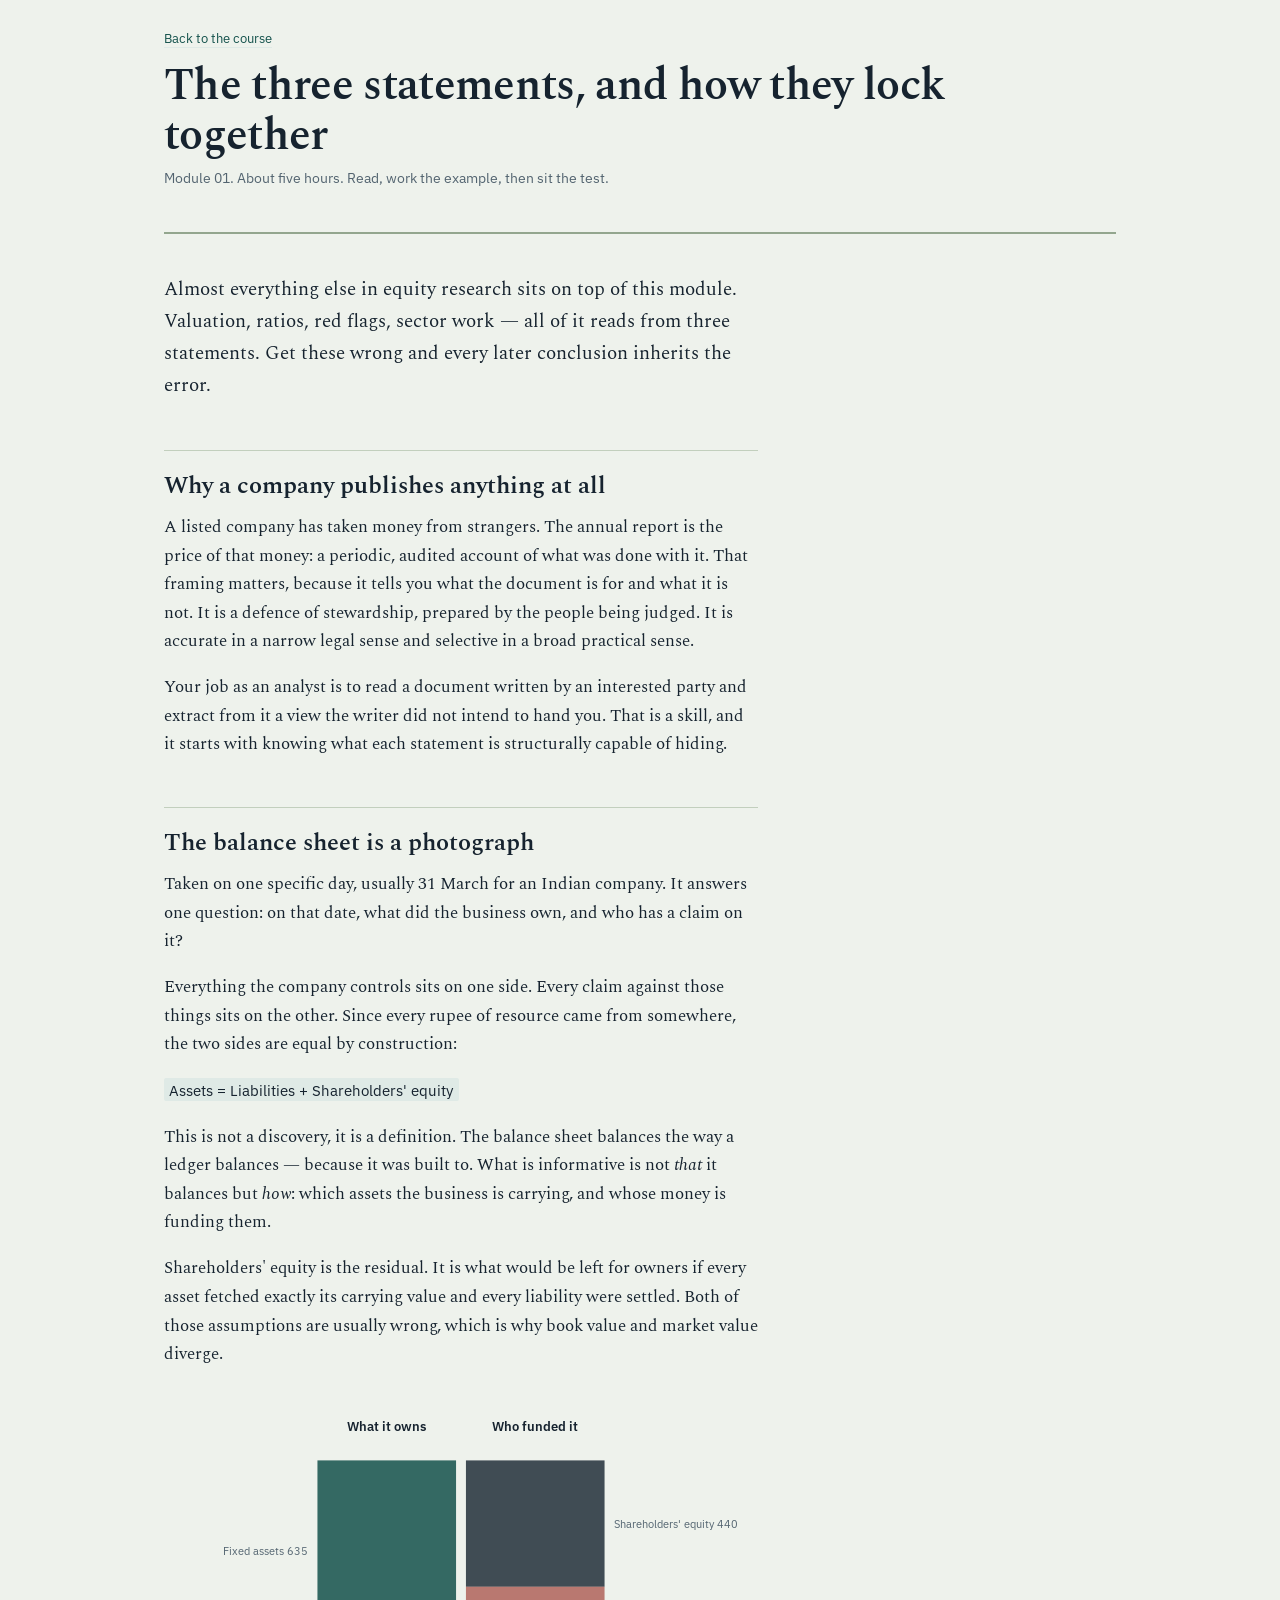
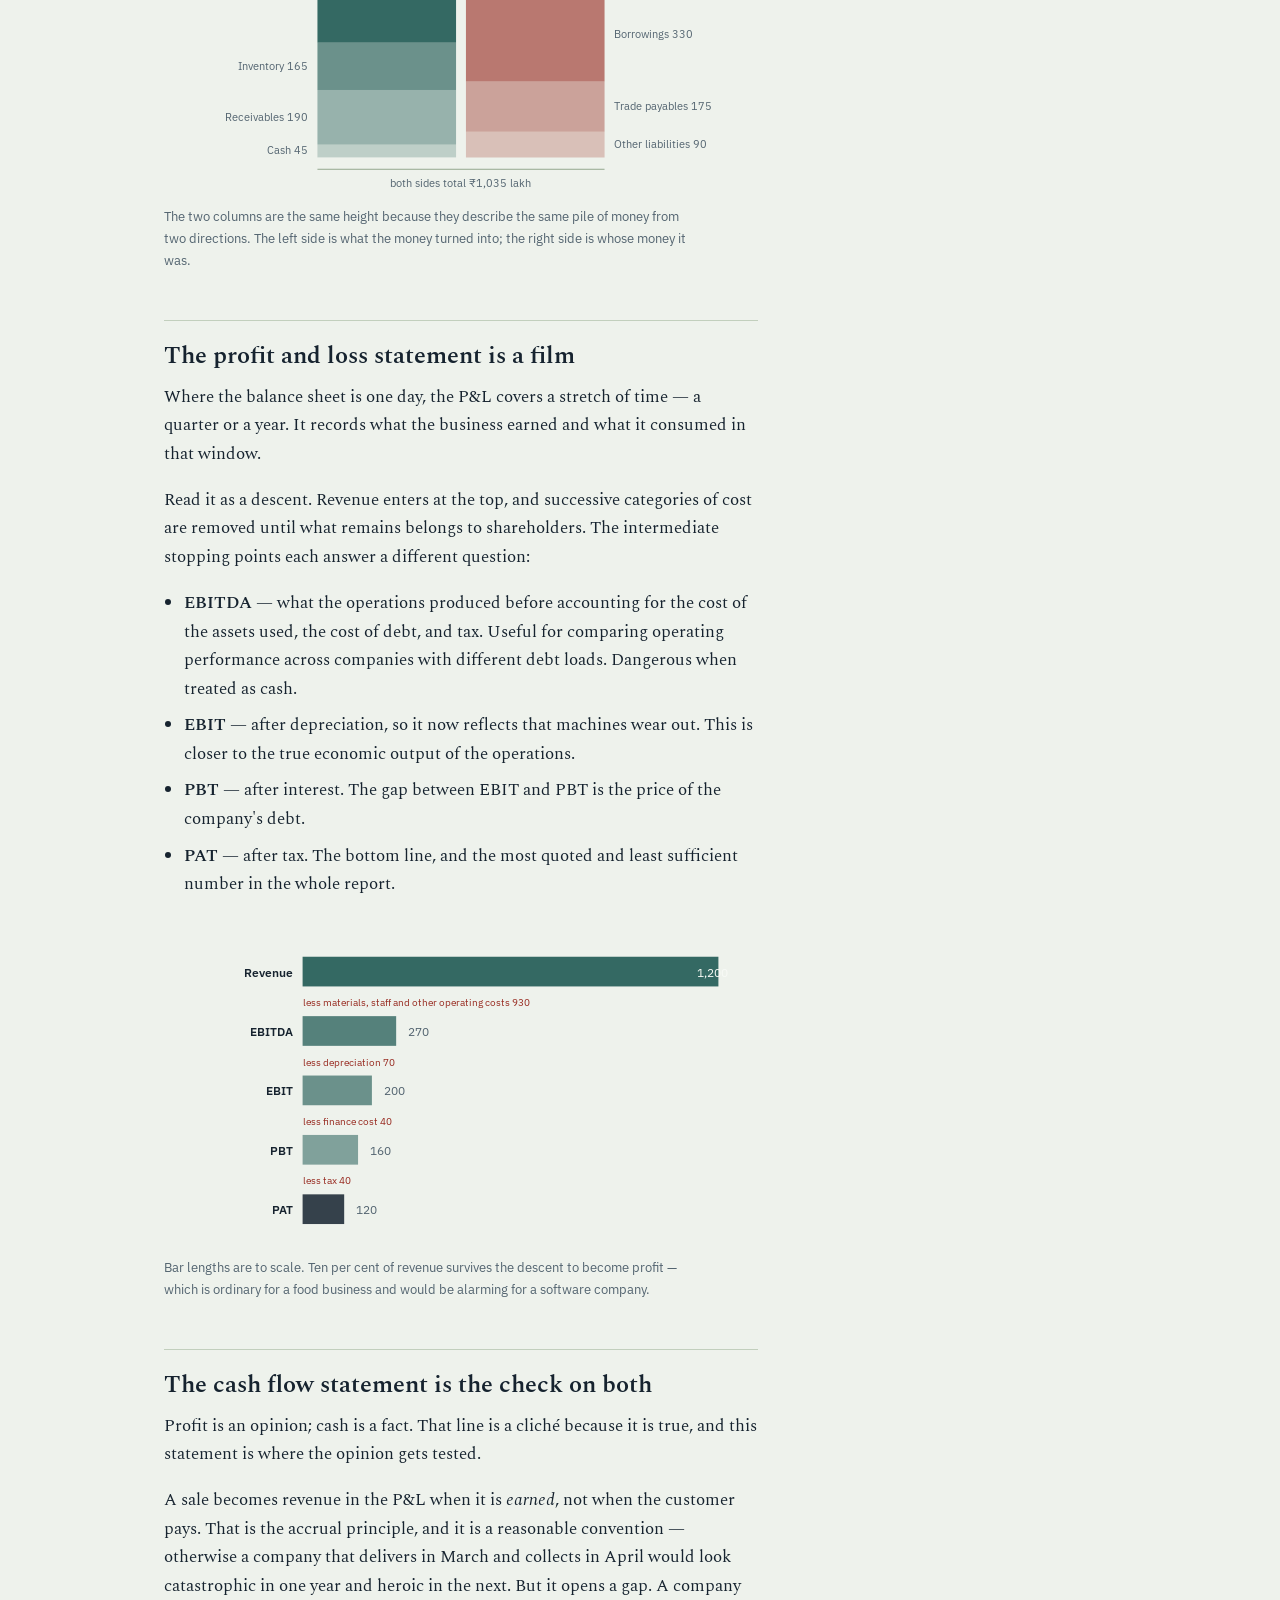
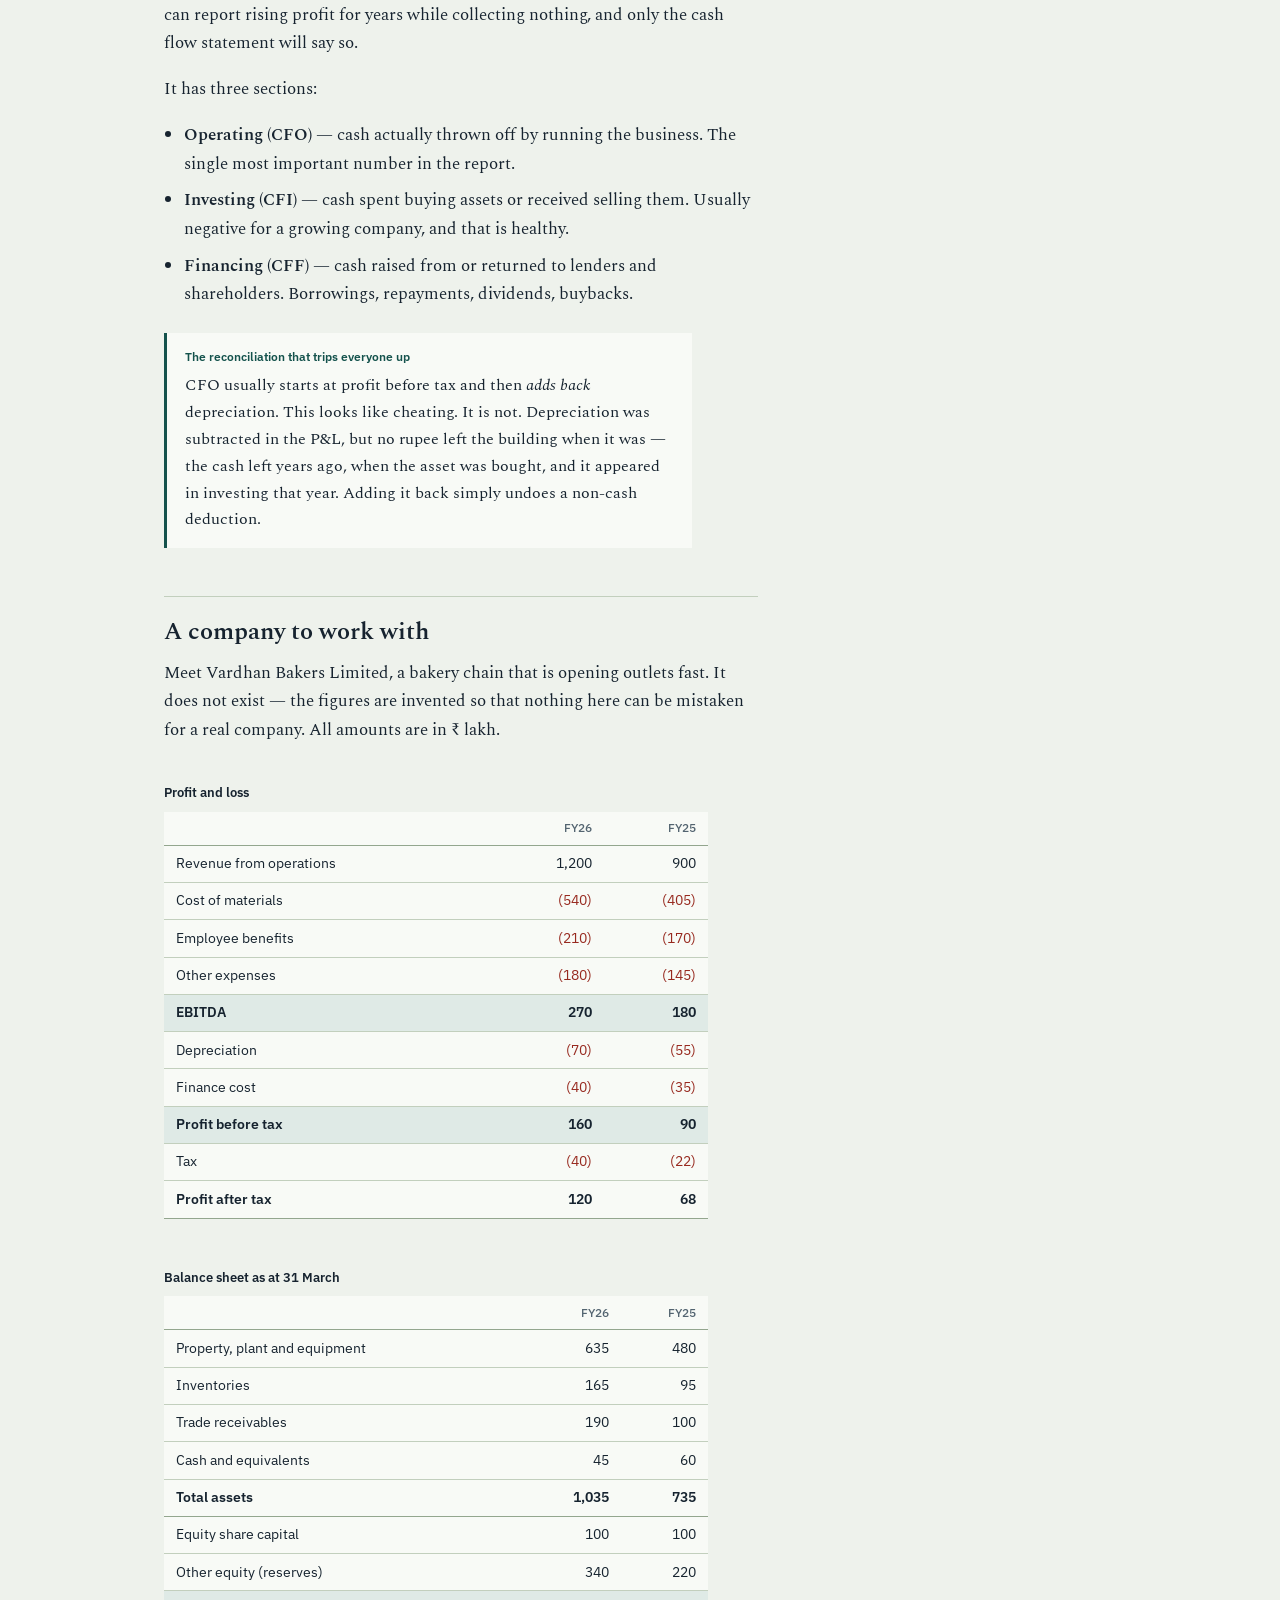
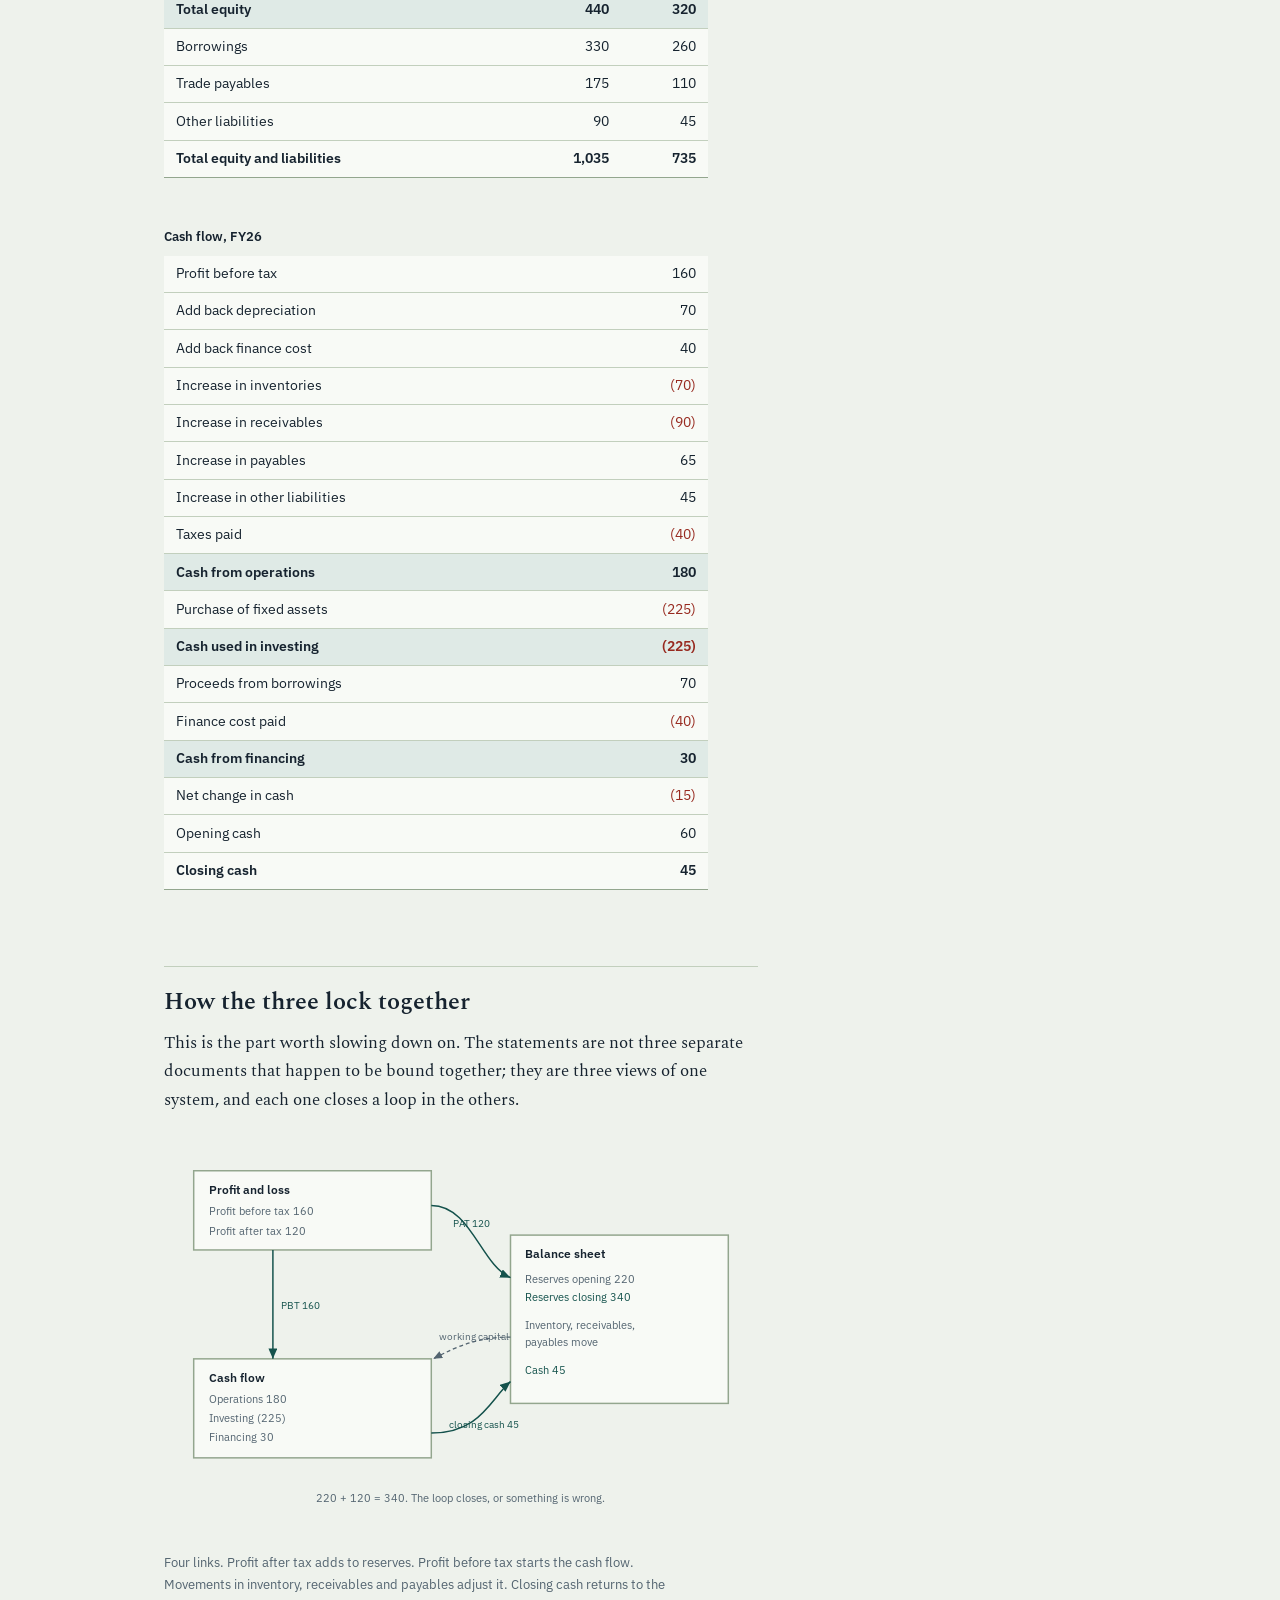
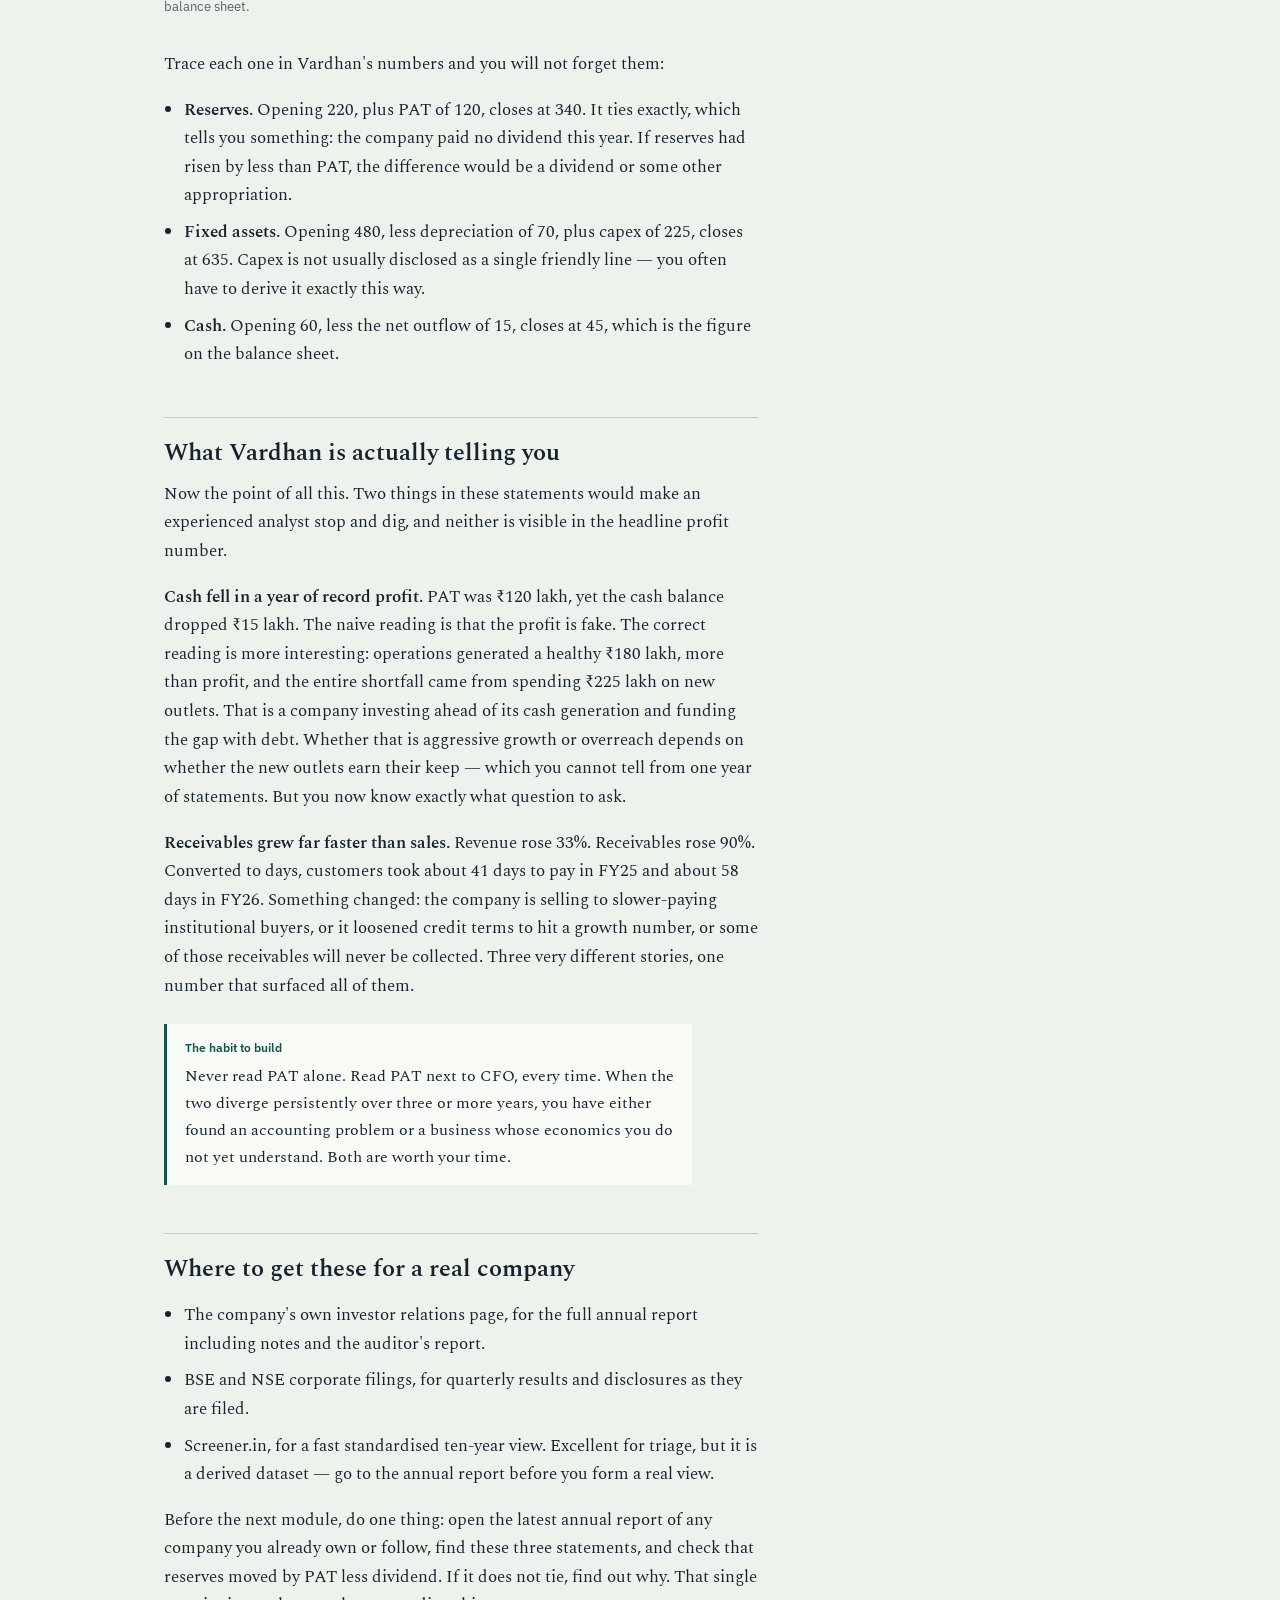
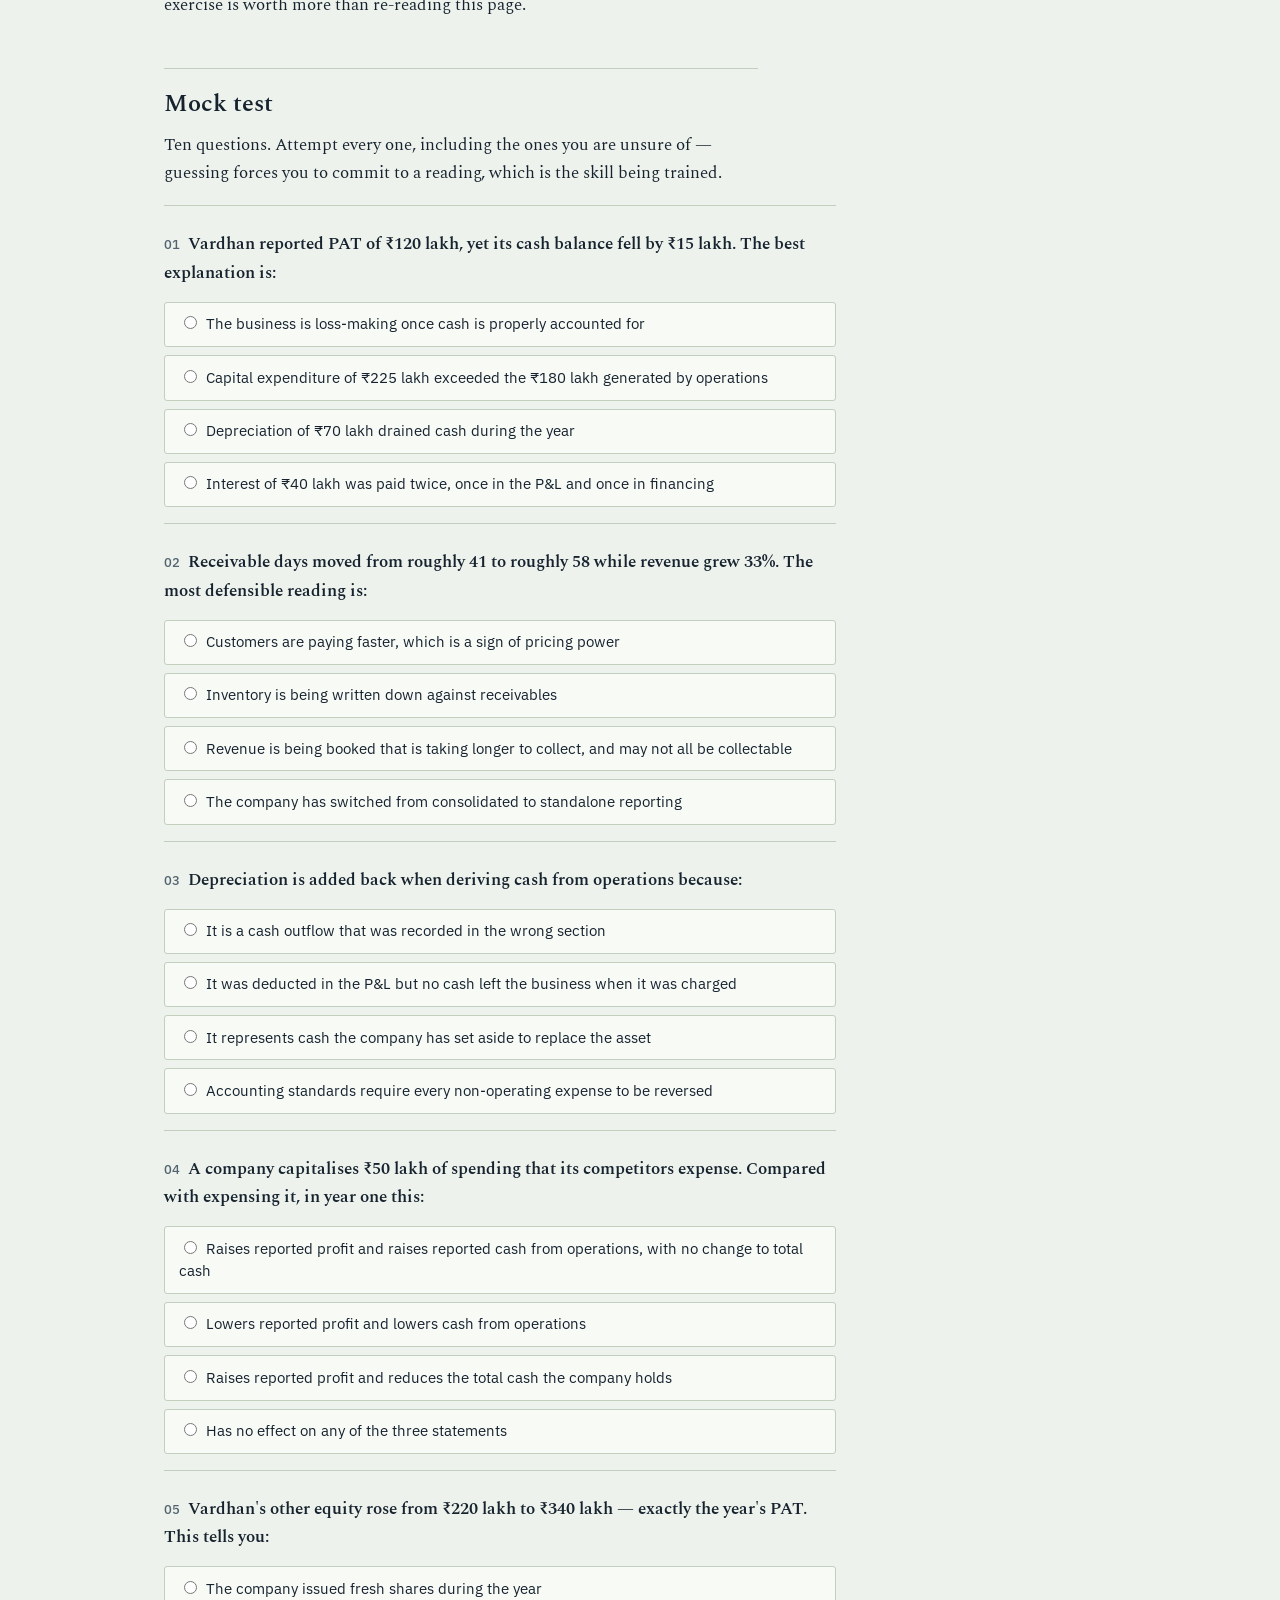
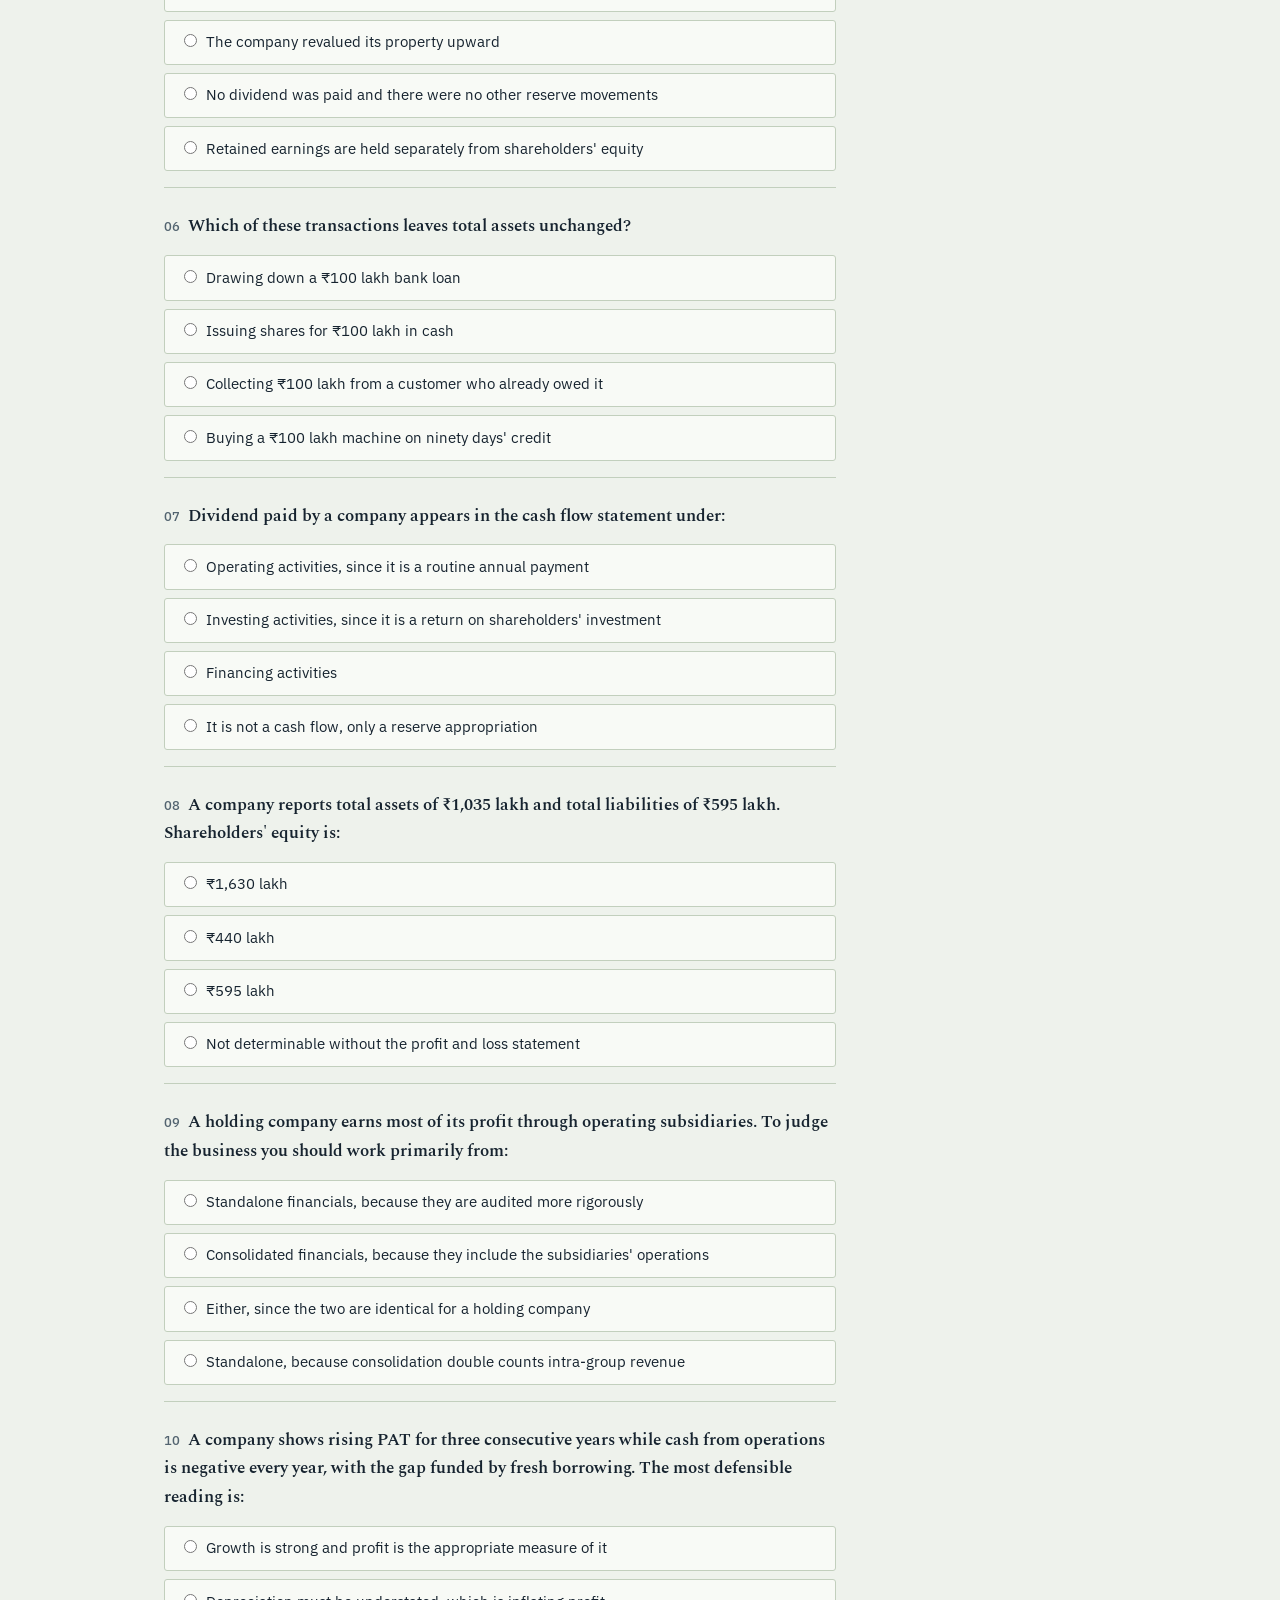
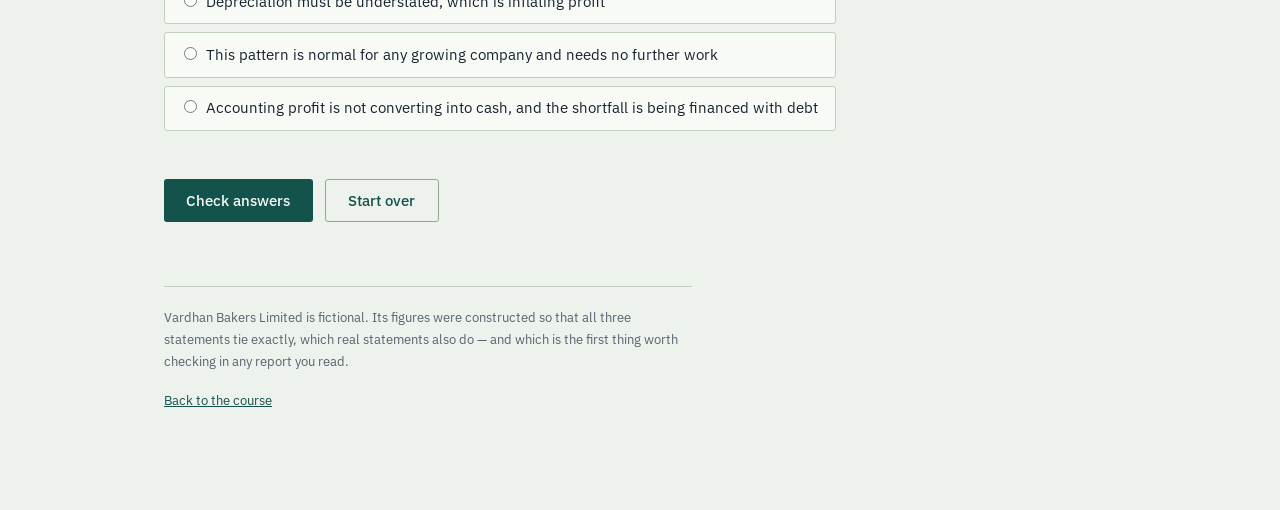
==== modules/m01-three-statements.html @ 20a6cff0 "Course scaffold and Module 01" ====
<!DOCTYPE html>
<html lang="en">
<head>
<meta charset="utf-8">
<meta name="viewport" content="width=device-width, initial-scale=1">
<title>Module 01 — The three statements</title>
<link rel="stylesheet" href="../assets/style.css">
<link rel="manifest" href="../manifest.webmanifest">
<meta name="theme-color" content="#14524c">
<meta name="apple-mobile-web-app-capable" content="yes">
<meta name="apple-mobile-web-app-status-bar-style" content="default">
<link rel="apple-touch-icon" href="../assets/icon-192.png">
<link rel="icon" href="../assets/icon-192.png">
</head>
<body>
<div class="wrap">

  <header class="masthead">
    <a class="back" href="../index.html">Back to the course</a>
    <h1>The three statements, and how they lock together</h1>
    <p class="standfirst">Module 01. About five hours. Read, work the example, then sit the test.</p>
    <p class="netstate" data-net></p>
  </header>

  <div class="prose">

    <p class="lead">Almost everything else in equity research sits on top of this module. Valuation, ratios, red flags, sector work — all of it reads from three statements. Get these wrong and every later conclusion inherits the error.</p>

    <h2>Why a company publishes anything at all</h2>

    <p>A listed company has taken money from strangers. The annual report is the price of that money: a periodic, audited account of what was done with it. That framing matters, because it tells you what the document is for and what it is not. It is a defence of stewardship, prepared by the people being judged. It is accurate in a narrow legal sense and selective in a broad practical sense.</p>

    <p>Your job as an analyst is to read a document written by an interested party and extract from it a view the writer did not intend to hand you. That is a skill, and it starts with knowing what each statement is structurally capable of hiding.</p>

    <h2>The balance sheet is a photograph</h2>

    <p>Taken on one specific day, usually 31 March for an Indian company. It answers one question: on that date, what did the business own, and who has a claim on it?</p>

    <p>Everything the company controls sits on one side. Every claim against those things sits on the other. Since every rupee of resource came from somewhere, the two sides are equal by construction:</p>

    <p><code>Assets = Liabilities + Shareholders' equity</code></p>

    <p>This is not a discovery, it is a definition. The balance sheet balances the way a ledger balances — because it was built to. What is informative is not <em>that</em> it balances but <em>how</em>: which assets the business is carrying, and whose money is funding them.</p>

    <p>Shareholders' equity is the residual. It is what would be left for owners if every asset fetched exactly its carrying value and every liability were settled. Both of those assumptions are usually wrong, which is why book value and market value diverge.</p>

    <figure>
      <svg viewBox="0 0 600 400" xmlns="http://www.w3.org/2000/svg" role="img" aria-label="Two columns of equal height. The left column shows assets: fixed assets 635, inventory 165, receivables 190, cash 45. The right column shows funding: shareholders equity 440, borrowings 330, trade payables 175, other liabilities 90. Both total 1,035.">
        <text x="225" y="30" text-anchor="middle" font-family="IBM Plex Sans, sans-serif" font-size="13" font-weight="600" fill="var(--ink)">What it owns</text>
        <text x="375" y="30" text-anchor="middle" font-family="IBM Plex Sans, sans-serif" font-size="13" font-weight="600" fill="var(--ink)">Who funded it</text>

        <!-- assets column -->
        <rect x="155" y="60"    width="140" height="184.1" fill="var(--accent)" fill-opacity="0.85"/>
        <rect x="155" y="244.1" width="140" height="47.8"  fill="var(--accent)" fill-opacity="0.6"/>
        <rect x="155" y="291.9" width="140" height="55.1"  fill="var(--accent)" fill-opacity="0.4"/>
        <rect x="155" y="347.0" width="140" height="13.0"  fill="var(--accent)" fill-opacity="0.22"/>

        <!-- funding column -->
        <rect x="305" y="60"    width="140" height="127.6" fill="var(--ink)" fill-opacity="0.8"/>
        <rect x="305" y="187.6" width="140" height="95.7"  fill="var(--flag)" fill-opacity="0.6"/>
        <rect x="305" y="283.3" width="140" height="50.7"  fill="var(--flag)" fill-opacity="0.4"/>
        <rect x="305" y="334.0" width="140" height="26.1"  fill="var(--flag)" fill-opacity="0.25"/>

        <g font-family="IBM Plex Sans, sans-serif" font-size="11" fill="var(--ink-soft)">
          <text x="145" y="156" text-anchor="end">Fixed assets 635</text>
          <text x="145" y="272" text-anchor="end">Inventory 165</text>
          <text x="145" y="323" text-anchor="end">Receivables 190</text>
          <text x="145" y="357" text-anchor="end">Cash 45</text>

          <text x="455" y="128">Shareholders' equity 440</text>
          <text x="455" y="239">Borrowings 330</text>
          <text x="455" y="312">Trade payables 175</text>
          <text x="455" y="351">Other liabilities 90</text>
        </g>

        <line x1="155" y1="372" x2="445" y2="372" stroke="var(--rule-strong)" stroke-width="1"/>
        <text x="300" y="390" text-anchor="middle" font-family="IBM Plex Sans, sans-serif" font-size="11" fill="var(--ink-soft)">both sides total ₹1,035 lakh</text>
      </svg>
      <figcaption>The two columns are the same height because they describe the same pile of money from two directions. The left side is what the money turned into; the right side is whose money it was.</figcaption>
    </figure>

    <h2>The profit and loss statement is a film</h2>

    <p>Where the balance sheet is one day, the P&amp;L covers a stretch of time — a quarter or a year. It records what the business earned and what it consumed in that window.</p>

    <p>Read it as a descent. Revenue enters at the top, and successive categories of cost are removed until what remains belongs to shareholders. The intermediate stopping points each answer a different question:</p>

    <ul>
      <li><strong>EBITDA</strong> — what the operations produced before accounting for the cost of the assets used, the cost of debt, and tax. Useful for comparing operating performance across companies with different debt loads. Dangerous when treated as cash.</li>
      <li><strong>EBIT</strong> — after depreciation, so it now reflects that machines wear out. This is closer to the true economic output of the operations.</li>
      <li><strong>PBT</strong> — after interest. The gap between EBIT and PBT is the price of the company's debt.</li>
      <li><strong>PAT</strong> — after tax. The bottom line, and the most quoted and least sufficient number in the whole report.</li>
    </ul>

    <figure>
      <svg viewBox="0 0 600 320" xmlns="http://www.w3.org/2000/svg" role="img" aria-label="Descending bars. Revenue 1200, less operating costs 930 leaves EBITDA 270, less depreciation 70 leaves EBIT 200, less finance cost 40 leaves PBT 160, less tax 40 leaves PAT 120.">
        <g font-family="IBM Plex Sans, sans-serif">
          <rect x="140" y="26" width="420" height="30" fill="var(--accent)" fill-opacity="0.85"/>
          <text x="130" y="46" text-anchor="end" font-size="12" font-weight="600" fill="var(--ink)">Revenue</text>
          <text x="570" y="46" text-anchor="end" font-size="12" fill="var(--paper-raised)">1,200</text>
          <text x="140" y="76" font-size="10" fill="var(--flag)">less materials, staff and other operating costs 930</text>

          <rect x="140" y="86" width="94.5" height="30" fill="var(--accent)" fill-opacity="0.7"/>
          <text x="130" y="106" text-anchor="end" font-size="12" font-weight="600" fill="var(--ink)">EBITDA</text>
          <text x="246" y="106" font-size="12" fill="var(--ink-soft)">270</text>
          <text x="140" y="136" font-size="10" fill="var(--flag)">less depreciation 70</text>

          <rect x="140" y="146" width="70" height="30" fill="var(--accent)" fill-opacity="0.6"/>
          <text x="130" y="166" text-anchor="end" font-size="12" font-weight="600" fill="var(--ink)">EBIT</text>
          <text x="222" y="166" font-size="12" fill="var(--ink-soft)">200</text>
          <text x="140" y="196" font-size="10" fill="var(--flag)">less finance cost 40</text>

          <rect x="140" y="206" width="56" height="30" fill="var(--accent)" fill-opacity="0.5"/>
          <text x="130" y="226" text-anchor="end" font-size="12" font-weight="600" fill="var(--ink)">PBT</text>
          <text x="208" y="226" font-size="12" fill="var(--ink-soft)">160</text>
          <text x="140" y="256" font-size="10" fill="var(--flag)">less tax 40</text>

          <rect x="140" y="266" width="42" height="30" fill="var(--ink)" fill-opacity="0.85"/>
          <text x="130" y="286" text-anchor="end" font-size="12" font-weight="600" fill="var(--ink)">PAT</text>
          <text x="194" y="286" font-size="12" fill="var(--ink-soft)">120</text>
        </g>
      </svg>
      <figcaption>Bar lengths are to scale. Ten per cent of revenue survives the descent to become profit — which is ordinary for a food business and would be alarming for a software company.</figcaption>
    </figure>

    <h2>The cash flow statement is the check on both</h2>

    <p>Profit is an opinion; cash is a fact. That line is a cliché because it is true, and this statement is where the opinion gets tested.</p>

    <p>A sale becomes revenue in the P&amp;L when it is <em>earned</em>, not when the customer pays. That is the accrual principle, and it is a reasonable convention — otherwise a company that delivers in March and collects in April would look catastrophic in one year and heroic in the next. But it opens a gap. A company can report rising profit for years while collecting nothing, and only the cash flow statement will say so.</p>

    <p>It has three sections:</p>

    <ul>
      <li><strong>Operating (CFO)</strong> — cash actually thrown off by running the business. The single most important number in the report.</li>
      <li><strong>Investing (CFI)</strong> — cash spent buying assets or received selling them. Usually negative for a growing company, and that is healthy.</li>
      <li><strong>Financing (CFF)</strong> — cash raised from or returned to lenders and shareholders. Borrowings, repayments, dividends, buybacks.</li>
    </ul>

    <div class="note">
      <span class="label">The reconciliation that trips everyone up</span>
      <p>CFO usually starts at profit before tax and then <em>adds back</em> depreciation. This looks like cheating. It is not. Depreciation was subtracted in the P&amp;L, but no rupee left the building when it was — the cash left years ago, when the asset was bought, and it appeared in investing that year. Adding it back simply undoes a non-cash deduction.</p>
    </div>

    <h2>A company to work with</h2>

    <p>Meet Vardhan Bakers Limited, a bakery chain that is opening outlets fast. It does not exist — the figures are invented so that nothing here can be mistaken for a real company. All amounts are in ₹ lakh.</p>

    <div class="scroll-x">
    <table class="fin">
      <caption>Profit and loss</caption>
      <thead><tr><th>&nbsp;</th><th>FY26</th><th>FY25</th></tr></thead>
      <tbody>
        <tr><td>Revenue from operations</td><td>1,200</td><td>900</td></tr>
        <tr><td>Cost of materials</td><td class="neg">(540)</td><td class="neg">(405)</td></tr>
        <tr><td>Employee benefits</td><td class="neg">(210)</td><td class="neg">(170)</td></tr>
        <tr><td>Other expenses</td><td class="neg">(180)</td><td class="neg">(145)</td></tr>
        <tr class="sub"><td>EBITDA</td><td>270</td><td>180</td></tr>
        <tr><td>Depreciation</td><td class="neg">(70)</td><td class="neg">(55)</td></tr>
        <tr><td>Finance cost</td><td class="neg">(40)</td><td class="neg">(35)</td></tr>
        <tr class="sub"><td>Profit before tax</td><td>160</td><td>90</td></tr>
        <tr><td>Tax</td><td class="neg">(40)</td><td class="neg">(22)</td></tr>
        <tr class="total"><td>Profit after tax</td><td>120</td><td>68</td></tr>
      </tbody>
    </table>
    </div>

    <div class="scroll-x">
    <table class="fin">
      <caption>Balance sheet as at 31 March</caption>
      <thead><tr><th>&nbsp;</th><th>FY26</th><th>FY25</th></tr></thead>
      <tbody>
        <tr><td>Property, plant and equipment</td><td>635</td><td>480</td></tr>
        <tr><td>Inventories</td><td>165</td><td>95</td></tr>
        <tr><td>Trade receivables</td><td>190</td><td>100</td></tr>
        <tr><td>Cash and equivalents</td><td>45</td><td>60</td></tr>
        <tr class="total"><td>Total assets</td><td>1,035</td><td>735</td></tr>
        <tr><td>Equity share capital</td><td>100</td><td>100</td></tr>
        <tr><td>Other equity (reserves)</td><td>340</td><td>220</td></tr>
        <tr class="sub"><td>Total equity</td><td>440</td><td>320</td></tr>
        <tr><td>Borrowings</td><td>330</td><td>260</td></tr>
        <tr><td>Trade payables</td><td>175</td><td>110</td></tr>
        <tr><td>Other liabilities</td><td>90</td><td>45</td></tr>
        <tr class="total"><td>Total equity and liabilities</td><td>1,035</td><td>735</td></tr>
      </tbody>
    </table>
    </div>

    <div class="scroll-x">
    <table class="fin">
      <caption>Cash flow, FY26</caption>
      <tbody>
        <tr><td>Profit before tax</td><td>160</td></tr>
        <tr><td>Add back depreciation</td><td>70</td></tr>
        <tr><td>Add back finance cost</td><td>40</td></tr>
        <tr><td>Increase in inventories</td><td class="neg">(70)</td></tr>
        <tr><td>Increase in receivables</td><td class="neg">(90)</td></tr>
        <tr><td>Increase in payables</td><td>65</td></tr>
        <tr><td>Increase in other liabilities</td><td>45</td></tr>
        <tr><td>Taxes paid</td><td class="neg">(40)</td></tr>
        <tr class="sub"><td>Cash from operations</td><td>180</td></tr>
        <tr><td>Purchase of fixed assets</td><td class="neg">(225)</td></tr>
        <tr class="sub"><td>Cash used in investing</td><td class="neg">(225)</td></tr>
        <tr><td>Proceeds from borrowings</td><td>70</td></tr>
        <tr><td>Finance cost paid</td><td class="neg">(40)</td></tr>
        <tr class="sub"><td>Cash from financing</td><td>30</td></tr>
        <tr><td>Net change in cash</td><td class="neg">(15)</td></tr>
        <tr><td>Opening cash</td><td>60</td></tr>
        <tr class="total"><td>Closing cash</td><td>45</td></tr>
      </tbody>
    </table>
    </div>

    <h2>How the three lock together</h2>

    <p>This is the part worth slowing down on. The statements are not three separate documents that happen to be bound together; they are three views of one system, and each one closes a loop in the others.</p>

    <figure>
      <svg viewBox="0 0 600 400" xmlns="http://www.w3.org/2000/svg" role="img" aria-label="Diagram showing profit after tax of 120 flowing from the profit and loss statement into reserves on the balance sheet, profit before tax of 160 flowing down into the cash flow statement, working capital changes flowing from the balance sheet into the cash flow, and closing cash of 45 flowing from the cash flow statement back into the balance sheet.">
        <defs>
          <marker id="ah" markerWidth="8" markerHeight="8" refX="7" refY="3" orient="auto">
            <path d="M0,0 L7,3 L0,6 Z" fill="var(--accent)"/>
          </marker>
          <marker id="ahd" markerWidth="8" markerHeight="8" refX="7" refY="3" orient="auto">
            <path d="M0,0 L7,3 L0,6 Z" fill="var(--ink-soft)"/>
          </marker>
        </defs>

        <g font-family="IBM Plex Sans, sans-serif">
          <rect x="30" y="25" width="240" height="80" fill="var(--paper-raised)" stroke="var(--rule-strong)" stroke-width="1.5"/>
          <text x="45" y="48" font-size="12" font-weight="600" fill="var(--ink)">Profit and loss</text>
          <text x="45" y="70" font-size="11" fill="var(--ink-soft)">Profit before tax 160</text>
          <text x="45" y="90" font-size="11" fill="var(--ink-soft)">Profit after tax 120</text>

          <rect x="30" y="215" width="240" height="100" fill="var(--paper-raised)" stroke="var(--rule-strong)" stroke-width="1.5"/>
          <text x="45" y="238" font-size="12" font-weight="600" fill="var(--ink)">Cash flow</text>
          <text x="45" y="260" font-size="11" fill="var(--ink-soft)">Operations 180</text>
          <text x="45" y="279" font-size="11" fill="var(--ink-soft)">Investing (225)</text>
          <text x="45" y="298" font-size="11" fill="var(--ink-soft)">Financing 30</text>

          <rect x="350" y="90" width="220" height="170" fill="var(--paper-raised)" stroke="var(--rule-strong)" stroke-width="1.5"/>
          <text x="365" y="113" font-size="12" font-weight="600" fill="var(--ink)">Balance sheet</text>
          <text x="365" y="138" font-size="11" fill="var(--ink-soft)">Reserves opening 220</text>
          <text x="365" y="157" font-size="11" fill="var(--accent)">Reserves closing 340</text>
          <text x="365" y="185" font-size="11" fill="var(--ink-soft)">Inventory, receivables,</text>
          <text x="365" y="202" font-size="11" fill="var(--ink-soft)">payables move</text>
          <text x="365" y="230" font-size="11" fill="var(--accent)">Cash 45</text>

          <path d="M270,60 C310,60 320,120 350,133" fill="none" stroke="var(--accent)" stroke-width="1.5" marker-end="url(#ah)"/>
          <text x="292" y="82" font-size="10" fill="var(--accent)">PAT 120</text>

          <path d="M110,105 L110,215" fill="none" stroke="var(--accent)" stroke-width="1.5" marker-end="url(#ah)"/>
          <text x="118" y="165" font-size="10" fill="var(--accent)">PBT 160</text>

          <path d="M350,193 C320,193 300,200 272,215" fill="none" stroke="var(--ink-soft)" stroke-width="1.3" stroke-dasharray="4 3" marker-end="url(#ahd)"/>
          <text x="278" y="196" font-size="10" fill="var(--ink-soft)">working capital</text>

          <path d="M270,290 C320,290 330,255 350,238" fill="none" stroke="var(--accent)" stroke-width="1.5" marker-end="url(#ah)"/>
          <text x="288" y="285" font-size="10" fill="var(--accent)">closing cash 45</text>

          <text x="300" y="360" text-anchor="middle" font-size="11" fill="var(--ink-soft)">220 + 120 = 340. The loop closes, or something is wrong.</text>
        </g>
      </svg>
      <figcaption>Four links. Profit after tax adds to reserves. Profit before tax starts the cash flow. Movements in inventory, receivables and payables adjust it. Closing cash returns to the balance sheet.</figcaption>
    </figure>

    <p>Trace each one in Vardhan's numbers and you will not forget them:</p>

    <ul>
      <li><strong>Reserves.</strong> Opening 220, plus PAT of 120, closes at 340. It ties exactly, which tells you something: the company paid no dividend this year. If reserves had risen by less than PAT, the difference would be a dividend or some other appropriation.</li>
      <li><strong>Fixed assets.</strong> Opening 480, less depreciation of 70, plus capex of 225, closes at 635. Capex is not usually disclosed as a single friendly line — you often have to derive it exactly this way.</li>
      <li><strong>Cash.</strong> Opening 60, less the net outflow of 15, closes at 45, which is the figure on the balance sheet.</li>
    </ul>

    <h2>What Vardhan is actually telling you</h2>

    <p>Now the point of all this. Two things in these statements would make an experienced analyst stop and dig, and neither is visible in the headline profit number.</p>

    <p><strong>Cash fell in a year of record profit.</strong> PAT was ₹120 lakh, yet the cash balance dropped ₹15 lakh. The naive reading is that the profit is fake. The correct reading is more interesting: operations generated a healthy ₹180 lakh, more than profit, and the entire shortfall came from spending ₹225 lakh on new outlets. That is a company investing ahead of its cash generation and funding the gap with debt. Whether that is aggressive growth or overreach depends on whether the new outlets earn their keep — which you cannot tell from one year of statements. But you now know exactly what question to ask.</p>

    <p><strong>Receivables grew far faster than sales.</strong> Revenue rose 33%. Receivables rose 90%. Converted to days, customers took about 41 days to pay in FY25 and about 58 days in FY26. Something changed: the company is selling to slower-paying institutional buyers, or it loosened credit terms to hit a growth number, or some of those receivables will never be collected. Three very different stories, one number that surfaced all of them.</p>

    <div class="note">
      <span class="label">The habit to build</span>
      <p>Never read PAT alone. Read PAT next to CFO, every time. When the two diverge persistently over three or more years, you have either found an accounting problem or a business whose economics you do not yet understand. Both are worth your time.</p>
    </div>

    <h2>Where to get these for a real company</h2>

    <ul>
      <li>The company's own investor relations page, for the full annual report including notes and the auditor's report.</li>
      <li>BSE and NSE corporate filings, for quarterly results and disclosures as they are filed.</li>
      <li>Screener.in, for a fast standardised ten-year view. Excellent for triage, but it is a derived dataset — go to the annual report before you form a real view.</li>
    </ul>

    <p>Before the next module, do one thing: open the latest annual report of any company you already own or follow, find these three statements, and check that reserves moved by PAT less dividend. If it does not tie, find out why. That single exercise is worth more than re-reading this page.</p>

    <h2>Mock test</h2>

    <p>Ten questions. Attempt every one, including the ones you are unsure of — guessing forces you to commit to a reading, which is the skill being trained.</p>

  </div>

  <form class="test" data-test onsubmit="return false;">

    <div class="q" data-answer="b">
      <p class="stem"><span class="n">01</span>Vardhan reported PAT of ₹120 lakh, yet its cash balance fell by ₹15 lakh. The best explanation is:</p>
      <label class="opt"><input type="radio" name="q1" value="a">The business is loss-making once cash is properly accounted for</label>
      <label class="opt"><input type="radio" name="q1" value="b">Capital expenditure of ₹225 lakh exceeded the ₹180 lakh generated by operations</label>
      <label class="opt"><input type="radio" name="q1" value="c">Depreciation of ₹70 lakh drained cash during the year</label>
      <label class="opt"><input type="radio" name="q1" value="d">Interest of ₹40 lakh was paid twice, once in the P&amp;L and once in financing</label>
      <div class="why"><b>b.</b> Operations were strongly cash-positive at ₹180 lakh, more than PAT. The drain was investing. Depreciation is non-cash and cannot drain anything, and the finance cost added back in operations is the same one paid in financing — a reclassification, not a double count.</div>
    </div>

    <div class="q" data-answer="c">
      <p class="stem"><span class="n">02</span>Receivable days moved from roughly 41 to roughly 58 while revenue grew 33%. The most defensible reading is:</p>
      <label class="opt"><input type="radio" name="q2" value="a">Customers are paying faster, which is a sign of pricing power</label>
      <label class="opt"><input type="radio" name="q2" value="b">Inventory is being written down against receivables</label>
      <label class="opt"><input type="radio" name="q2" value="c">Revenue is being booked that is taking longer to collect, and may not all be collectable</label>
      <label class="opt"><input type="radio" name="q2" value="d">The company has switched from consolidated to standalone reporting</label>
      <div class="why"><b>c.</b> Rising receivable days means money is being recognised as revenue further ahead of actual collection. It is not proof of wrongdoing — a shift toward institutional customers does this legitimately — but it is exactly the kind of divergence that demands an explanation from the notes.</div>
    </div>

    <div class="q" data-answer="b">
      <p class="stem"><span class="n">03</span>Depreciation is added back when deriving cash from operations because:</p>
      <label class="opt"><input type="radio" name="q3" value="a">It is a cash outflow that was recorded in the wrong section</label>
      <label class="opt"><input type="radio" name="q3" value="b">It was deducted in the P&amp;L but no cash left the business when it was charged</label>
      <label class="opt"><input type="radio" name="q3" value="c">It represents cash the company has set aside to replace the asset</label>
      <label class="opt"><input type="radio" name="q3" value="d">Accounting standards require every non-operating expense to be reversed</label>
      <div class="why"><b>b.</b> The cash left when the asset was purchased, and appeared in investing that year. Depreciation spreads that historical cost across the P&amp;L over time. Option c is a common and expensive misconception — depreciation sets aside nothing.</div>
    </div>

    <div class="q" data-answer="a">
      <p class="stem"><span class="n">04</span>A company capitalises ₹50 lakh of spending that its competitors expense. Compared with expensing it, in year one this:</p>
      <label class="opt"><input type="radio" name="q4" value="a">Raises reported profit and raises reported cash from operations, with no change to total cash</label>
      <label class="opt"><input type="radio" name="q4" value="b">Lowers reported profit and lowers cash from operations</label>
      <label class="opt"><input type="radio" name="q4" value="c">Raises reported profit and reduces the total cash the company holds</label>
      <label class="opt"><input type="radio" name="q4" value="d">Has no effect on any of the three statements</label>
      <div class="why"><b>a.</b> The ₹50 lakh still leaves the bank either way, so the closing cash balance is identical. What changes is classification: capitalising moves the outflow from operating to investing, which flatters CFO, and parks the cost on the balance sheet so it only hits profit slowly through depreciation. This is one of the most common ways a business is made to look better than it is.</div>
    </div>

    <div class="q" data-answer="c">
      <p class="stem"><span class="n">05</span>Vardhan's other equity rose from ₹220 lakh to ₹340 lakh — exactly the year's PAT. This tells you:</p>
      <label class="opt"><input type="radio" name="q5" value="a">The company issued fresh shares during the year</label>
      <label class="opt"><input type="radio" name="q5" value="b">The company revalued its property upward</label>
      <label class="opt"><input type="radio" name="q5" value="c">No dividend was paid and there were no other reserve movements</label>
      <label class="opt"><input type="radio" name="q5" value="d">Retained earnings are held separately from shareholders' equity</label>
      <div class="why"><b>c.</b> Reserves close at opening plus profit, less dividends and any other appropriations. A perfect tie means nothing was taken out. Had shares been issued at a premium, the premium would also have landed in other equity and broken the tie.</div>
    </div>

    <div class="q" data-answer="c">
      <p class="stem"><span class="n">06</span>Which of these transactions leaves total assets unchanged?</p>
      <label class="opt"><input type="radio" name="q6" value="a">Drawing down a ₹100 lakh bank loan</label>
      <label class="opt"><input type="radio" name="q6" value="b">Issuing shares for ₹100 lakh in cash</label>
      <label class="opt"><input type="radio" name="q6" value="c">Collecting ₹100 lakh from a customer who already owed it</label>
      <label class="opt"><input type="radio" name="q6" value="d">Buying a ₹100 lakh machine on ninety days' credit</label>
      <div class="why"><b>c.</b> Collection converts a receivable into cash — value moves within the asset side and the total is unchanged. The other three all expand both sides of the balance sheet simultaneously, which is why the equation survives each one.</div>
    </div>

    <div class="q" data-answer="c">
      <p class="stem"><span class="n">07</span>Dividend paid by a company appears in the cash flow statement under:</p>
      <label class="opt"><input type="radio" name="q7" value="a">Operating activities, since it is a routine annual payment</label>
      <label class="opt"><input type="radio" name="q7" value="b">Investing activities, since it is a return on shareholders' investment</label>
      <label class="opt"><input type="radio" name="q7" value="c">Financing activities</label>
      <label class="opt"><input type="radio" name="q7" value="d">It is not a cash flow, only a reserve appropriation</label>
      <div class="why"><b>c.</b> Financing covers every movement between the company and its capital providers, in both directions — borrowings and repayments, share issues and buybacks, dividends. A dividend is capital returned to owners.</div>
    </div>

    <div class="q" data-answer="b">
      <p class="stem"><span class="n">08</span>A company reports total assets of ₹1,035 lakh and total liabilities of ₹595 lakh. Shareholders' equity is:</p>
      <label class="opt"><input type="radio" name="q8" value="a">₹1,630 lakh</label>
      <label class="opt"><input type="radio" name="q8" value="b">₹440 lakh</label>
      <label class="opt"><input type="radio" name="q8" value="c">₹595 lakh</label>
      <label class="opt"><input type="radio" name="q8" value="d">Not determinable without the profit and loss statement</label>
      <div class="why"><b>b.</b> Equity is the residual: 1,035 − 595 = 440. You never need the P&amp;L to compute it, because the balance sheet balances by construction. This is Vardhan's FY26 equity.</div>
    </div>

    <div class="q" data-answer="b">
      <p class="stem"><span class="n">09</span>A holding company earns most of its profit through operating subsidiaries. To judge the business you should work primarily from:</p>
      <label class="opt"><input type="radio" name="q9" value="a">Standalone financials, because they are audited more rigorously</label>
      <label class="opt"><input type="radio" name="q9" value="b">Consolidated financials, because they include the subsidiaries' operations</label>
      <label class="opt"><input type="radio" name="q9" value="c">Either, since the two are identical for a holding company</label>
      <label class="opt"><input type="radio" name="q9" value="d">Standalone, because consolidation double counts intra-group revenue</label>
      <div class="why"><b>b.</b> Standalone shows only the parent entity, where a holding company's operations barely appear — you would be reading an almost empty shell. Consolidation eliminates intra-group transactions rather than double counting them. Standalone still matters, but as a comparison that reveals how much value sits outside the parent.</div>
    </div>

    <div class="q" data-answer="d">
      <p class="stem"><span class="n">10</span>A company shows rising PAT for three consecutive years while cash from operations is negative every year, with the gap funded by fresh borrowing. The most defensible reading is:</p>
      <label class="opt"><input type="radio" name="q10" value="a">Growth is strong and profit is the appropriate measure of it</label>
      <label class="opt"><input type="radio" name="q10" value="b">Depreciation must be understated, which is inflating profit</label>
      <label class="opt"><input type="radio" name="q10" value="c">This pattern is normal for any growing company and needs no further work</label>
      <label class="opt"><input type="radio" name="q10" value="d">Accounting profit is not converting into cash, and the shortfall is being financed with debt</label>
      <div class="why"><b>d.</b> Note the precision of the claim. You have not established fraud, and understated depreciation would raise profit without touching CFO, so b explains nothing. What you can say is that three years of divergence between profit and operating cash, plugged with debt, is not sustainable and demands an explanation. That is the shape of a defensible research conclusion: state what the evidence supports, and no more.</div>
    </div>

    <div class="actions">
      <button type="button" data-submit>Check answers</button>
      <button type="button" class="ghost" data-reset>Start over</button>
    </div>

    <div class="score">
      <div class="big">—</div>
      <p data-verdict></p>
    </div>

  </form>

  <footer>
    <p>Vardhan Bakers Limited is fictional. Its figures were constructed so that all three statements tie exactly, which real statements also do — and which is the first thing worth checking in any report you read.</p>
    <p><a href="../index.html">Back to the course</a></p>
  </footer>

</div>
<script src="../assets/app.js"></script>
<script>initTest('m01'); initOffline('../sw.js'); initOfflineBadge();</script>
</body>
</html>
---- assets/style.css ----
/* Equity Research course — shared styles
   Visual idea: a columnar accounting pad. The ruled column structure that
   holds the site's navigation is the same structure that holds the figures
   inside the lessons. */

@import url('https://fonts.googleapis.com/css2?family=IBM+Plex+Sans:wght@400;500;600&family=Spectral:ital,wght@0,400;0,600;1,400&display=swap');

:root {
  --paper:        #eef2ec;
  --paper-raised: #f8faf6;
  --ink:          #16232f;
  --ink-soft:     #536470;
  --rule:         #c2cfbd;
  --rule-strong:  #93a68e;
  --accent:       #14524c;
  --accent-wash:  #dfeae6;
  --flag:         #97291f;
  --flag-wash:    #f4e3e0;
  --good:         #2c6640;
  --good-wash:    #e0ecdf;

  --serif: 'Spectral', Georgia, 'Times New Roman', serif;
  --sans:  'IBM Plex Sans', -apple-system, BlinkMacSystemFont, 'Segoe UI', sans-serif;

  --measure: 66ch;
}

*, *::before, *::after { box-sizing: border-box; }

html { -webkit-text-size-adjust: 100%; }

body {
  margin: 0;
  background: var(--paper);
  color: var(--ink);
  font-family: var(--serif);
  font-size: 1.0625rem;
  line-height: 1.68;
  font-variant-numeric: tabular-nums;
}

.wrap {
  max-width: 62rem;
  margin: 0 auto;
  padding: 0 1.25rem 5rem;
}

.prose { max-width: var(--measure); }

/* ---------- masthead ---------- */

.masthead {
  border-bottom: 2px solid var(--rule-strong);
  padding: 1.5rem 0 1rem;
  margin-bottom: 2.5rem;
}

.masthead a.back {
  font-family: var(--sans);
  font-size: 0.8125rem;
  color: var(--accent);
  text-decoration: none;
  border-bottom: 1px solid var(--accent-wash);
}
.masthead a.back:hover { border-bottom-color: var(--accent); }

.masthead h1 {
  font-family: var(--serif);
  font-weight: 600;
  font-size: clamp(1.75rem, 6vw, 2.75rem);
  line-height: 1.15;
  letter-spacing: -0.015em;
  margin: 0.5rem 0 0.35rem;
}

.masthead .standfirst {
  font-family: var(--sans);
  font-size: 0.875rem;
  color: var(--ink-soft);
  margin: 0;
}

/* ---------- typography ---------- */

h2 {
  font-family: var(--serif);
  font-weight: 600;
  font-size: 1.5rem;
  line-height: 1.25;
  margin: 3rem 0 0.75rem;
  padding-top: 1.25rem;
  border-top: 1px solid var(--rule);
}

h3 {
  font-family: var(--sans);
  font-weight: 600;
  font-size: 1rem;
  margin: 2rem 0 0.5rem;
}

p { margin: 0 0 1.1rem; }

.lead { font-size: 1.1875rem; }

em { font-style: italic; }
strong { font-weight: 600; }

a { color: var(--accent); }

ul, ol { max-width: var(--measure); padding-left: 1.25rem; }
li { margin-bottom: 0.5rem; }

code {
  font-family: var(--sans);
  font-size: 0.9em;
  background: var(--accent-wash);
  padding: 0.1em 0.35em;
  border-radius: 2px;
}

:focus-visible {
  outline: 2px solid var(--accent);
  outline-offset: 3px;
}

/* ---------- the module ledger (index) ---------- */

.ledger {
  width: 100%;
  border-collapse: collapse;
  font-family: var(--sans);
  font-size: 0.9375rem;
  margin: 0 0 2rem;
}

.ledger caption {
  text-align: left;
  font-family: var(--sans);
  font-size: 0.8125rem;
  color: var(--ink-soft);
  padding-bottom: 0.6rem;
}

.ledger th {
  text-align: left;
  font-weight: 500;
  font-size: 0.75rem;
  color: var(--ink-soft);
  border-bottom: 1.5px solid var(--rule-strong);
  padding: 0 0.6rem 0.4rem 0;
}
.ledger th.num, .ledger td.num { text-align: right; padding-right: 0; }

.ledger td {
  border-bottom: 1px solid var(--rule);
  padding: 0.7rem 0.6rem 0.7rem 0;
  vertical-align: baseline;
}

.ledger tr.phase-head td {
  border-bottom: 1px solid var(--rule-strong);
  padding-top: 1.75rem;
  font-weight: 600;
  font-size: 0.8125rem;
  color: var(--accent);
}

.ledger td.idx {
  width: 2.25rem;
  color: var(--ink-soft);
  font-size: 0.8125rem;
}

.ledger a { text-decoration: none; border-bottom: 1px solid var(--accent-wash); }
.ledger a:hover { border-bottom-color: var(--accent); }

.ledger .locked { color: var(--ink-soft); }

.tag {
  font-family: var(--sans);
  font-size: 0.6875rem;
  font-weight: 500;
  padding: 0.15rem 0.45rem;
  border-radius: 2px;
  white-space: nowrap;
}
.tag.ready { background: var(--accent-wash); color: var(--accent); }
.tag.soon  { background: transparent; color: var(--ink-soft); border: 1px solid var(--rule); }

/* ---------- figure tables inside lessons ---------- */

.fin {
  width: 100%;
  max-width: 34rem;
  border-collapse: collapse;
  font-family: var(--sans);
  font-size: 0.875rem;
  margin: 1.25rem 0 1.75rem;
  background: var(--paper-raised);
}

.fin caption {
  caption-side: top;
  text-align: left;
  font-family: var(--sans);
  font-size: 0.8125rem;
  font-weight: 600;
  padding-bottom: 0.5rem;
}

.fin th {
  text-align: right;
  font-weight: 500;
  font-size: 0.75rem;
  color: var(--ink-soft);
  border-bottom: 1.5px solid var(--rule-strong);
  padding: 0.4rem 0.75rem;
}
.fin th:first-child { text-align: left; }

.fin td {
  text-align: right;
  padding: 0.4rem 0.75rem;
  border-bottom: 1px solid var(--rule);
}
.fin td:first-child { text-align: left; }

.fin tr.total td {
  font-weight: 600;
  border-top: 1.5px solid var(--rule-strong);
  border-bottom: 1.5px double var(--rule-strong);
}
.fin tr.sub td { font-weight: 600; background: var(--accent-wash); }
.fin td.neg { color: var(--flag); }

.scroll-x { overflow-x: auto; margin: 0 -1.25rem; padding: 0 1.25rem; }

/* ---------- callouts ---------- */

.note {
  max-width: var(--measure);
  border-left: 3px solid var(--accent);
  background: var(--paper-raised);
  padding: 0.9rem 1.1rem;
  margin: 1.5rem 0;
  font-size: 1rem;
}
.note.warn { border-left-color: var(--flag); background: var(--flag-wash); }
.note p:last-child { margin-bottom: 0; }
.note .label {
  font-family: var(--sans);
  font-size: 0.75rem;
  font-weight: 600;
  color: var(--accent);
  display: block;
  margin-bottom: 0.3rem;
}
.note.warn .label { color: var(--flag); }

figure { margin: 2rem 0; max-width: 40rem; }
figure svg { width: 100%; height: auto; display: block; }
figcaption {
  font-family: var(--sans);
  font-size: 0.8125rem;
  color: var(--ink-soft);
  margin-top: 0.6rem;
  max-width: var(--measure);
}

/* ---------- mock test ---------- */

.test { max-width: 42rem; margin-top: 1rem; }

.q {
  border-top: 1px solid var(--rule);
  padding: 1.5rem 0 0.5rem;
}

.q .stem {
  font-weight: 600;
  margin-bottom: 0.9rem;
}
.q .stem .n {
  font-family: var(--sans);
  font-size: 0.8125rem;
  color: var(--ink-soft);
  font-weight: 500;
  margin-right: 0.5rem;
}

.opt {
  display: block;
  font-family: var(--sans);
  font-size: 0.9375rem;
  line-height: 1.5;
  border: 1px solid var(--rule);
  background: var(--paper-raised);
  border-radius: 3px;
  padding: 0.65rem 0.85rem;
  margin-bottom: 0.5rem;
  cursor: pointer;
}
.opt input { margin-right: 0.6rem; accent-color: var(--accent); }
.opt:hover { border-color: var(--rule-strong); }
.opt.picked { border-color: var(--accent); box-shadow: inset 0 0 0 1px var(--accent); }
.opt.correct { border-color: var(--good); background: var(--good-wash); }
.opt.wrong   { border-color: var(--flag); background: var(--flag-wash); }
.opt.locked  { cursor: default; }

.why {
  font-family: var(--sans);
  font-size: 0.875rem;
  line-height: 1.55;
  background: var(--paper-raised);
  border-left: 3px solid var(--rule-strong);
  padding: 0.7rem 0.9rem;
  margin-top: 0.6rem;
  display: none;
}
.why.show { display: block; animation: unfold 0.28s ease-out; }
.why b { color: var(--accent); }

@keyframes unfold {
  from { opacity: 0; transform: translateY(-4px); }
  to   { opacity: 1; transform: none; }
}
@media (prefers-reduced-motion: reduce) {
  .why.show { animation: none; }
  * { transition: none !important; }
}

button {
  font-family: var(--sans);
  font-size: 0.9375rem;
  font-weight: 500;
  background: var(--accent);
  color: var(--paper-raised);
  border: none;
  border-radius: 3px;
  padding: 0.7rem 1.4rem;
  cursor: pointer;
}
button:hover { background: #0e3d38; }
button.ghost {
  background: transparent;
  color: var(--accent);
  border: 1px solid var(--rule-strong);
}
button:disabled { opacity: 0.45; cursor: default; }

.actions { display: flex; gap: 0.75rem; flex-wrap: wrap; margin-top: 2rem; }

.score {
  font-family: var(--sans);
  border: 1.5px solid var(--rule-strong);
  background: var(--paper-raised);
  padding: 1rem 1.2rem;
  margin-top: 1.5rem;
  display: none;
}
.score.show { display: block; }
.score .big {
  font-size: 2rem;
  font-weight: 600;
  color: var(--accent);
  line-height: 1;
}
.score p { font-size: 0.9375rem; margin: 0.5rem 0 0; }

/* ---------- progress ---------- */

.progress {
  font-family: var(--sans);
  font-size: 0.8125rem;
  color: var(--ink-soft);
  margin: 0 0 2rem;
}
.progress .bar {
  height: 6px;
  background: var(--rule);
  border-radius: 3px;
  overflow: hidden;
  margin-top: 0.4rem;
  max-width: 22rem;
}
.progress .bar span {
  display: block;
  height: 100%;
  background: var(--accent);
  width: 0;
}

footer {
  border-top: 1px solid var(--rule);
  margin-top: 4rem;
  padding-top: 1.25rem;
  font-family: var(--sans);
  font-size: 0.8125rem;
  color: var(--ink-soft);
  max-width: var(--measure);
}

@media (max-width: 34rem) {
  body { font-size: 1rem; }
  .ledger .hide-sm { display: none; }
  .fin { font-size: 0.8125rem; }
  .fin th, .fin td { padding: 0.4rem 0.5rem; }
}

.netstate {
  font-family: var(--sans);
  font-size: 0.75rem;
  color: var(--flag);
  margin: 0.6rem 0 0;
  min-height: 1rem;
}
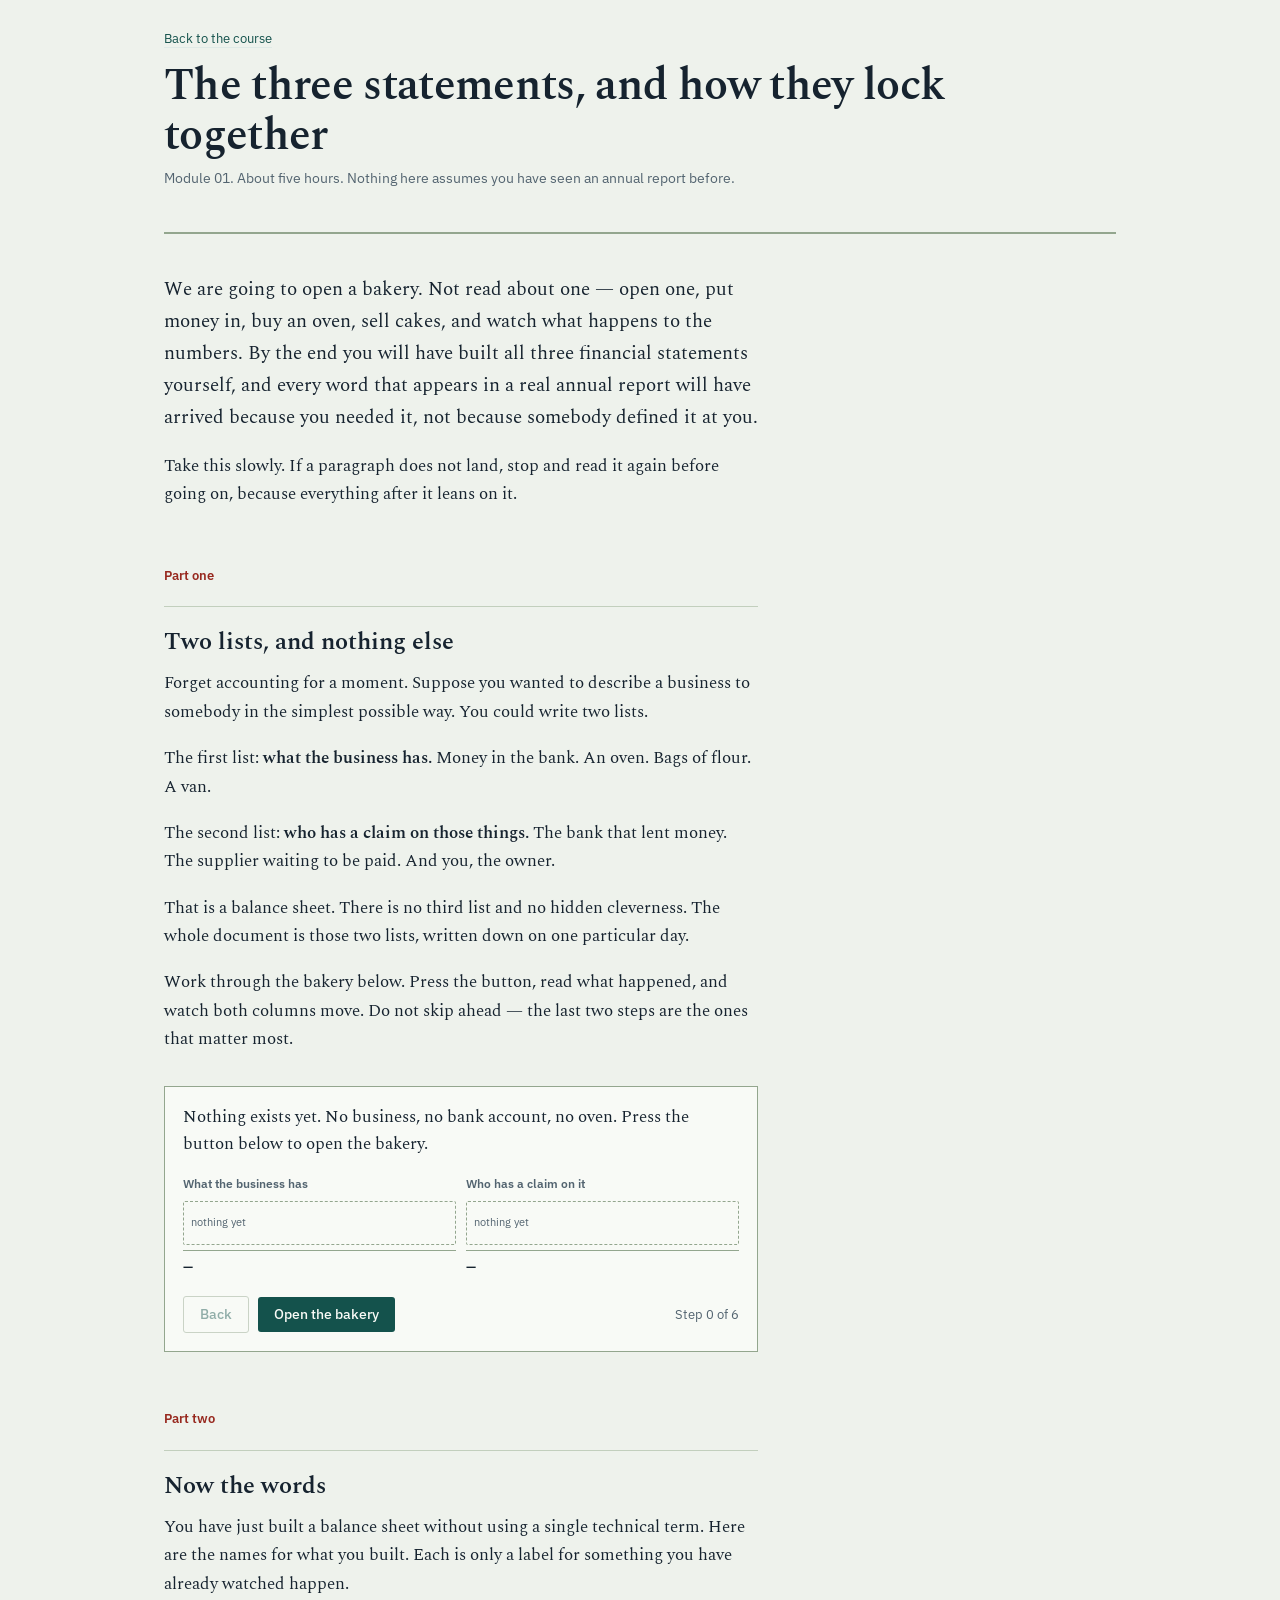
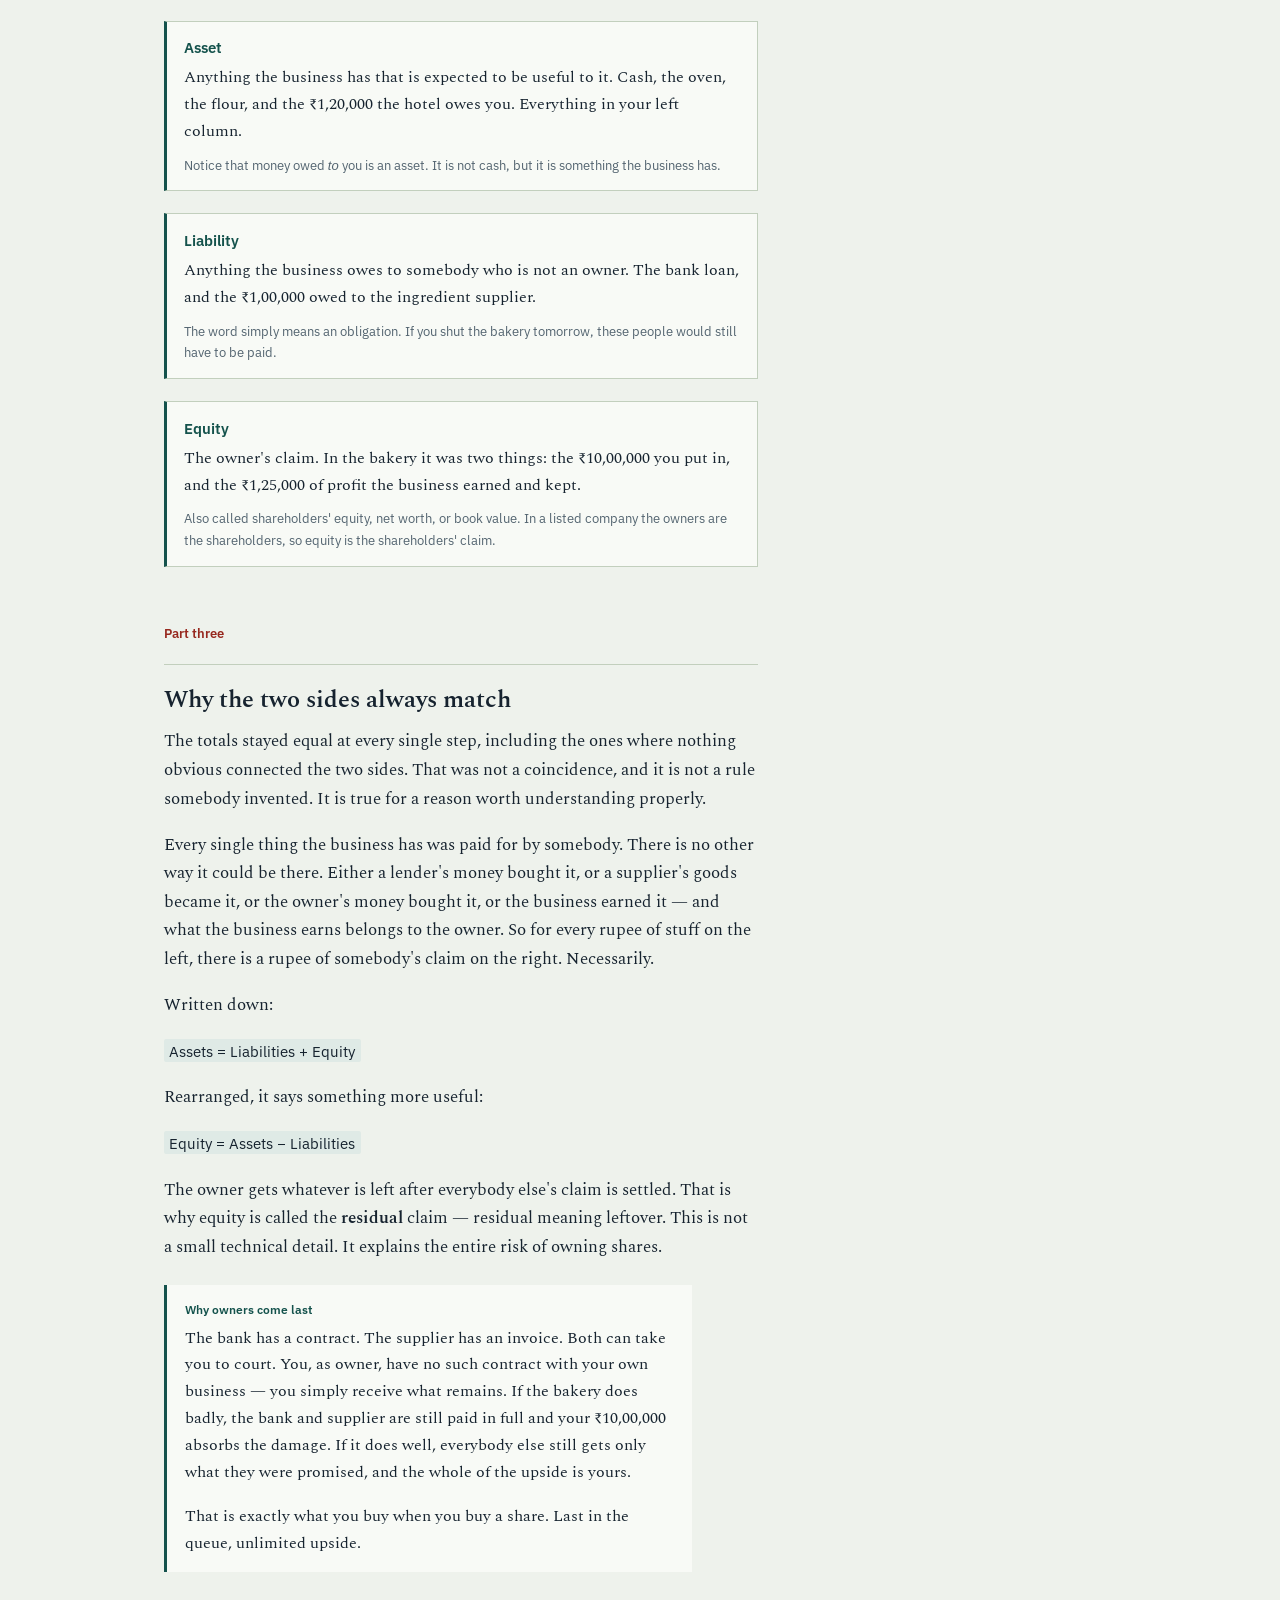
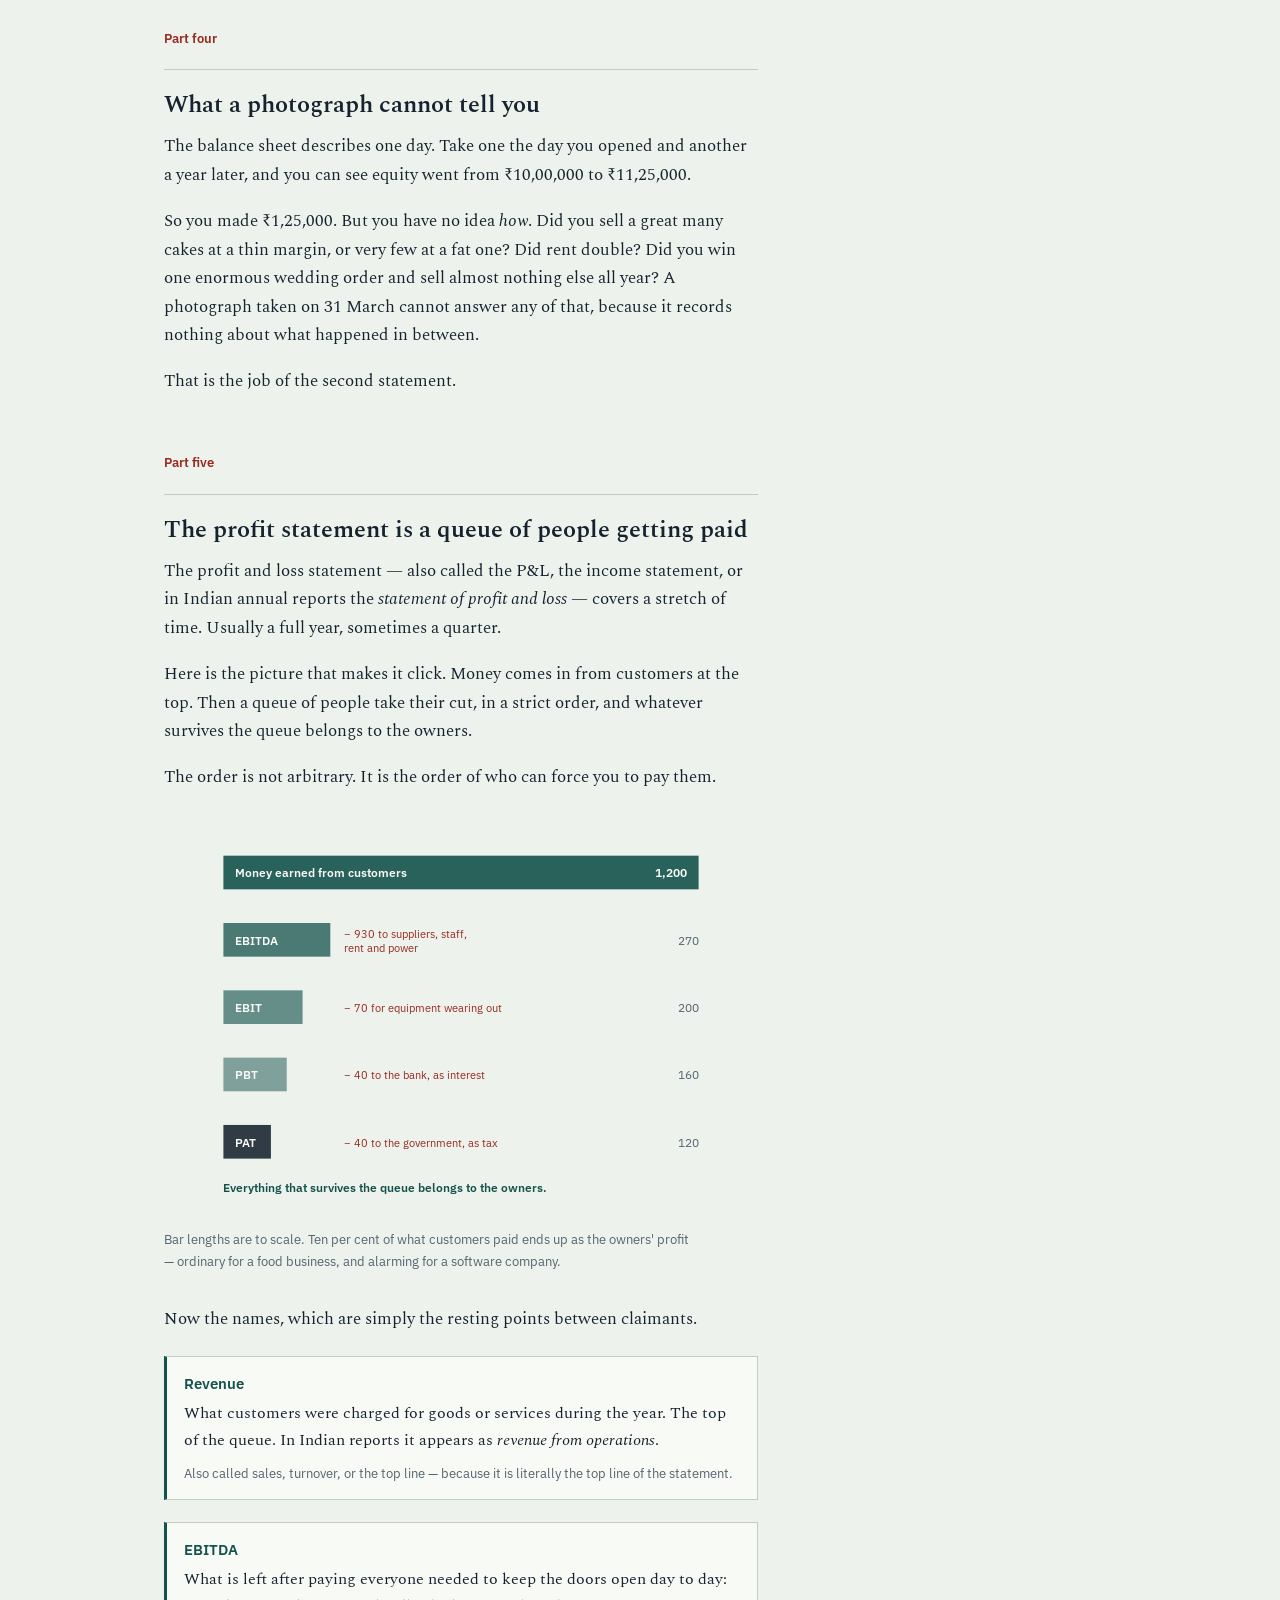
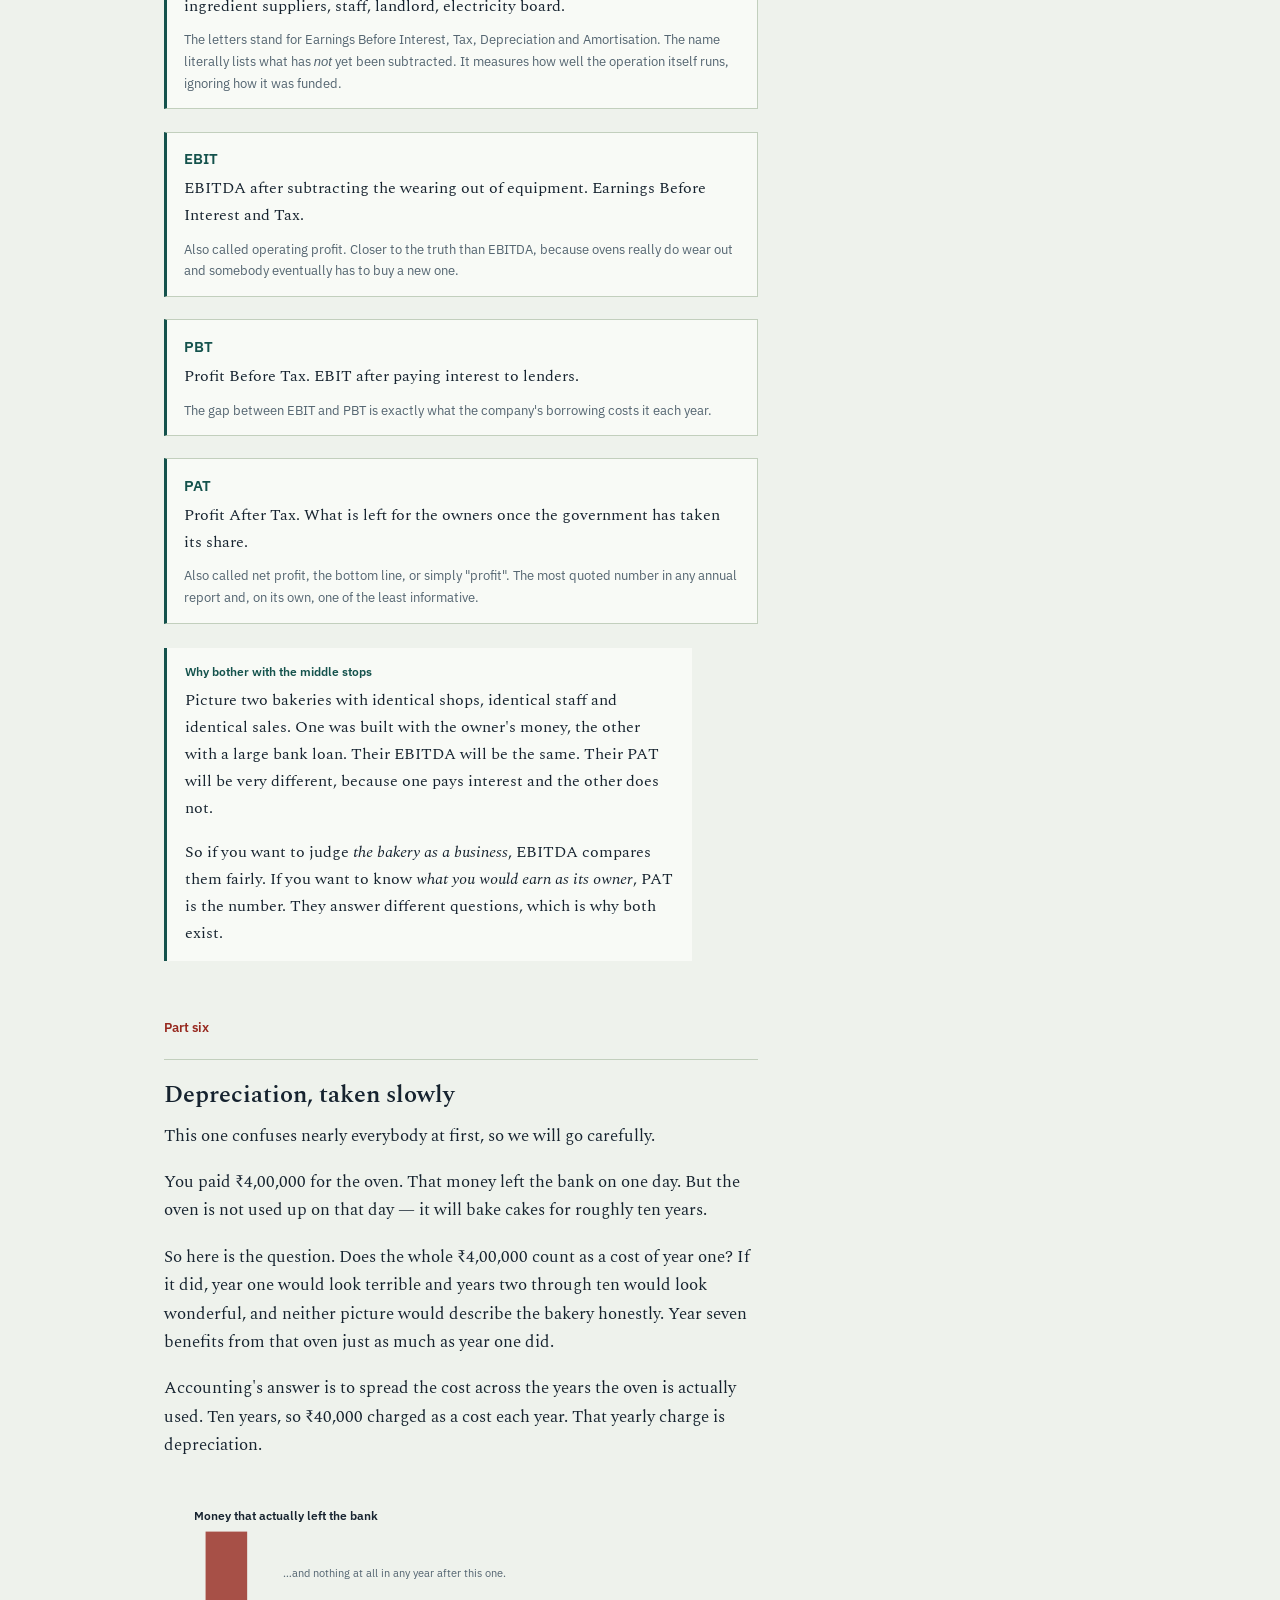
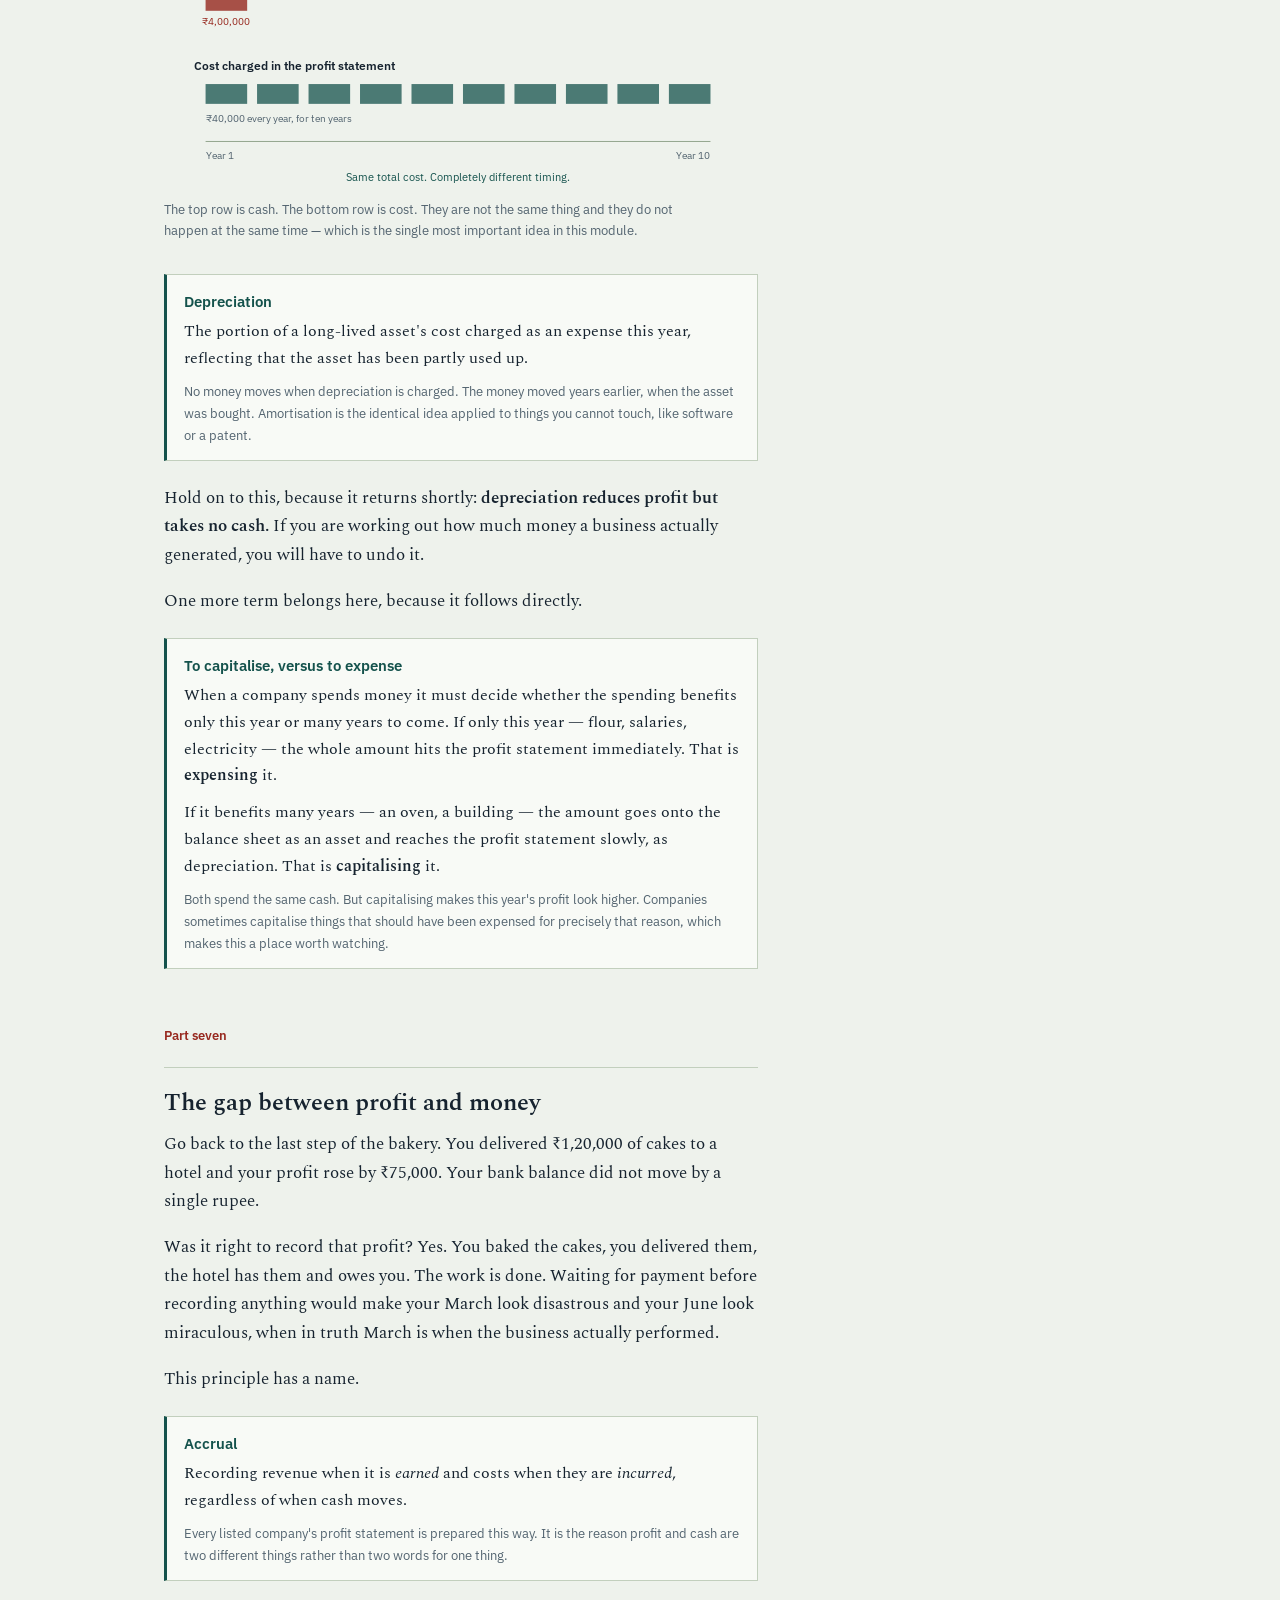
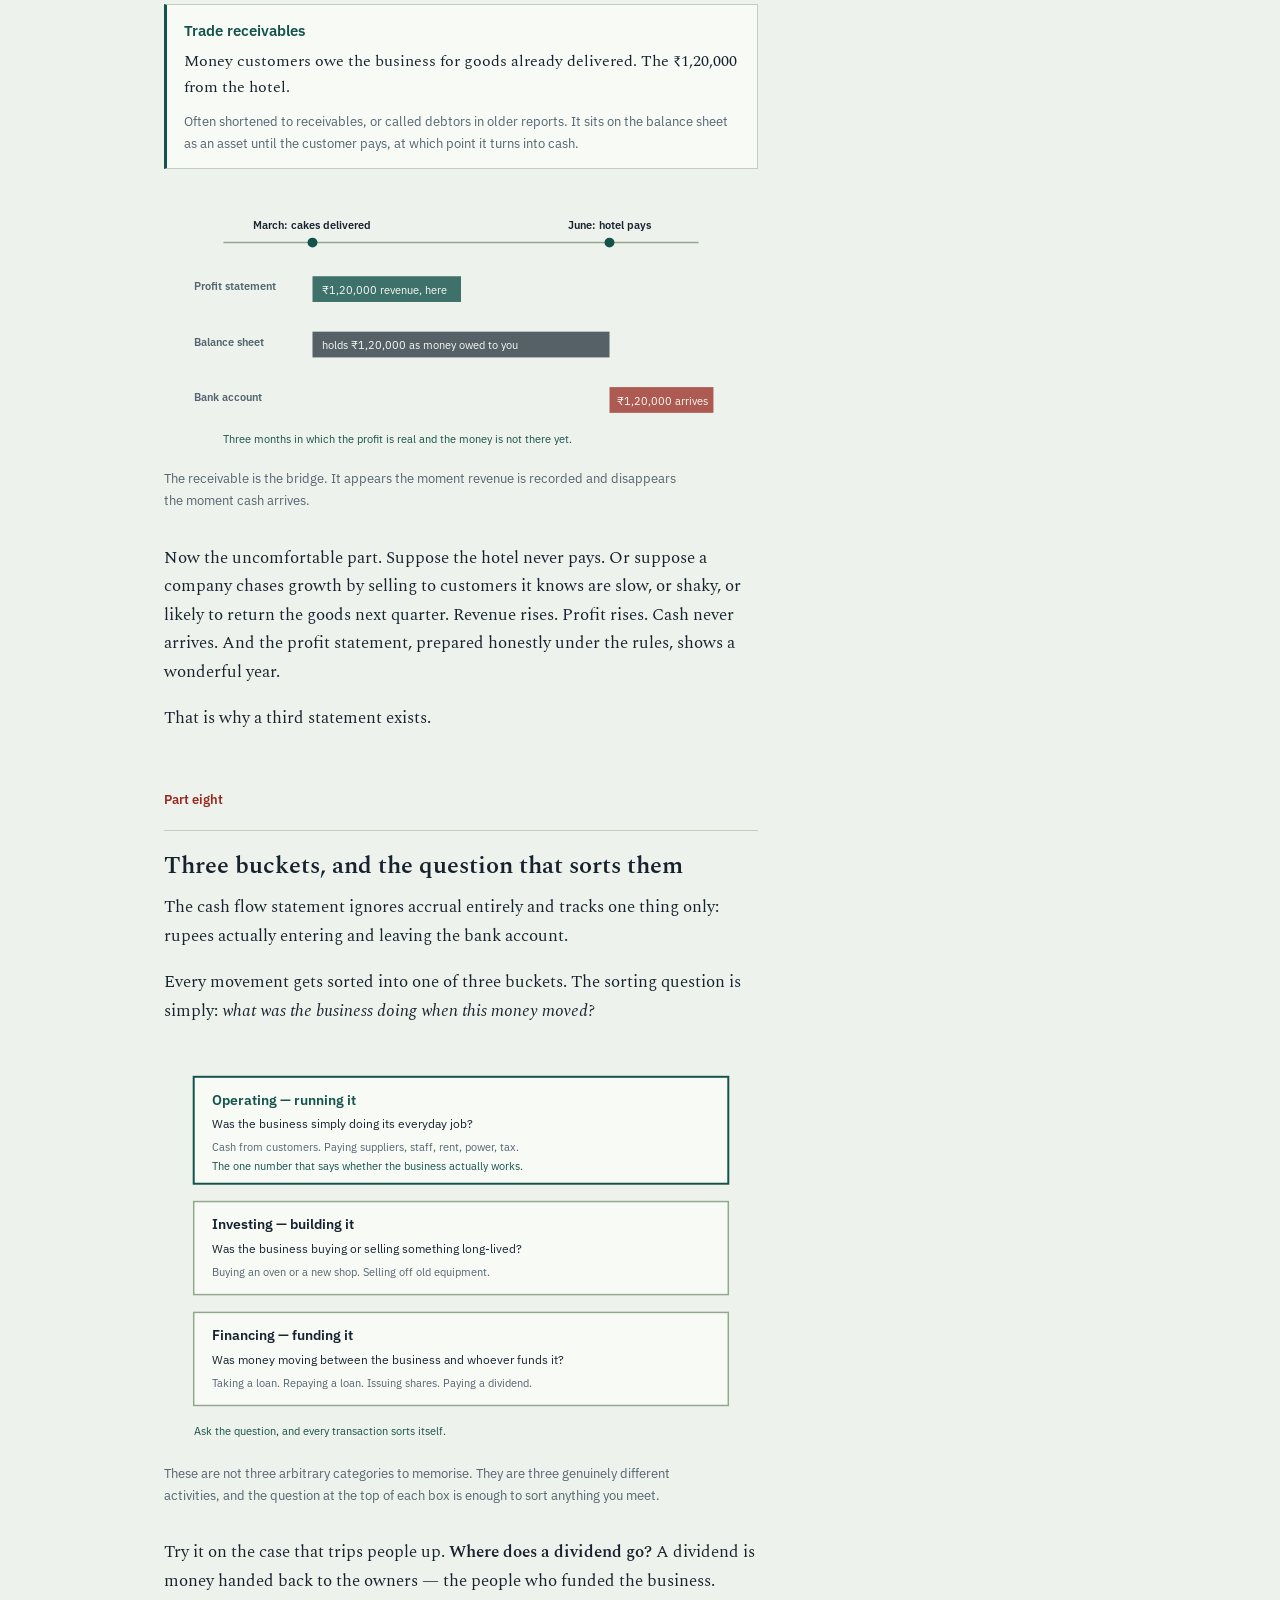
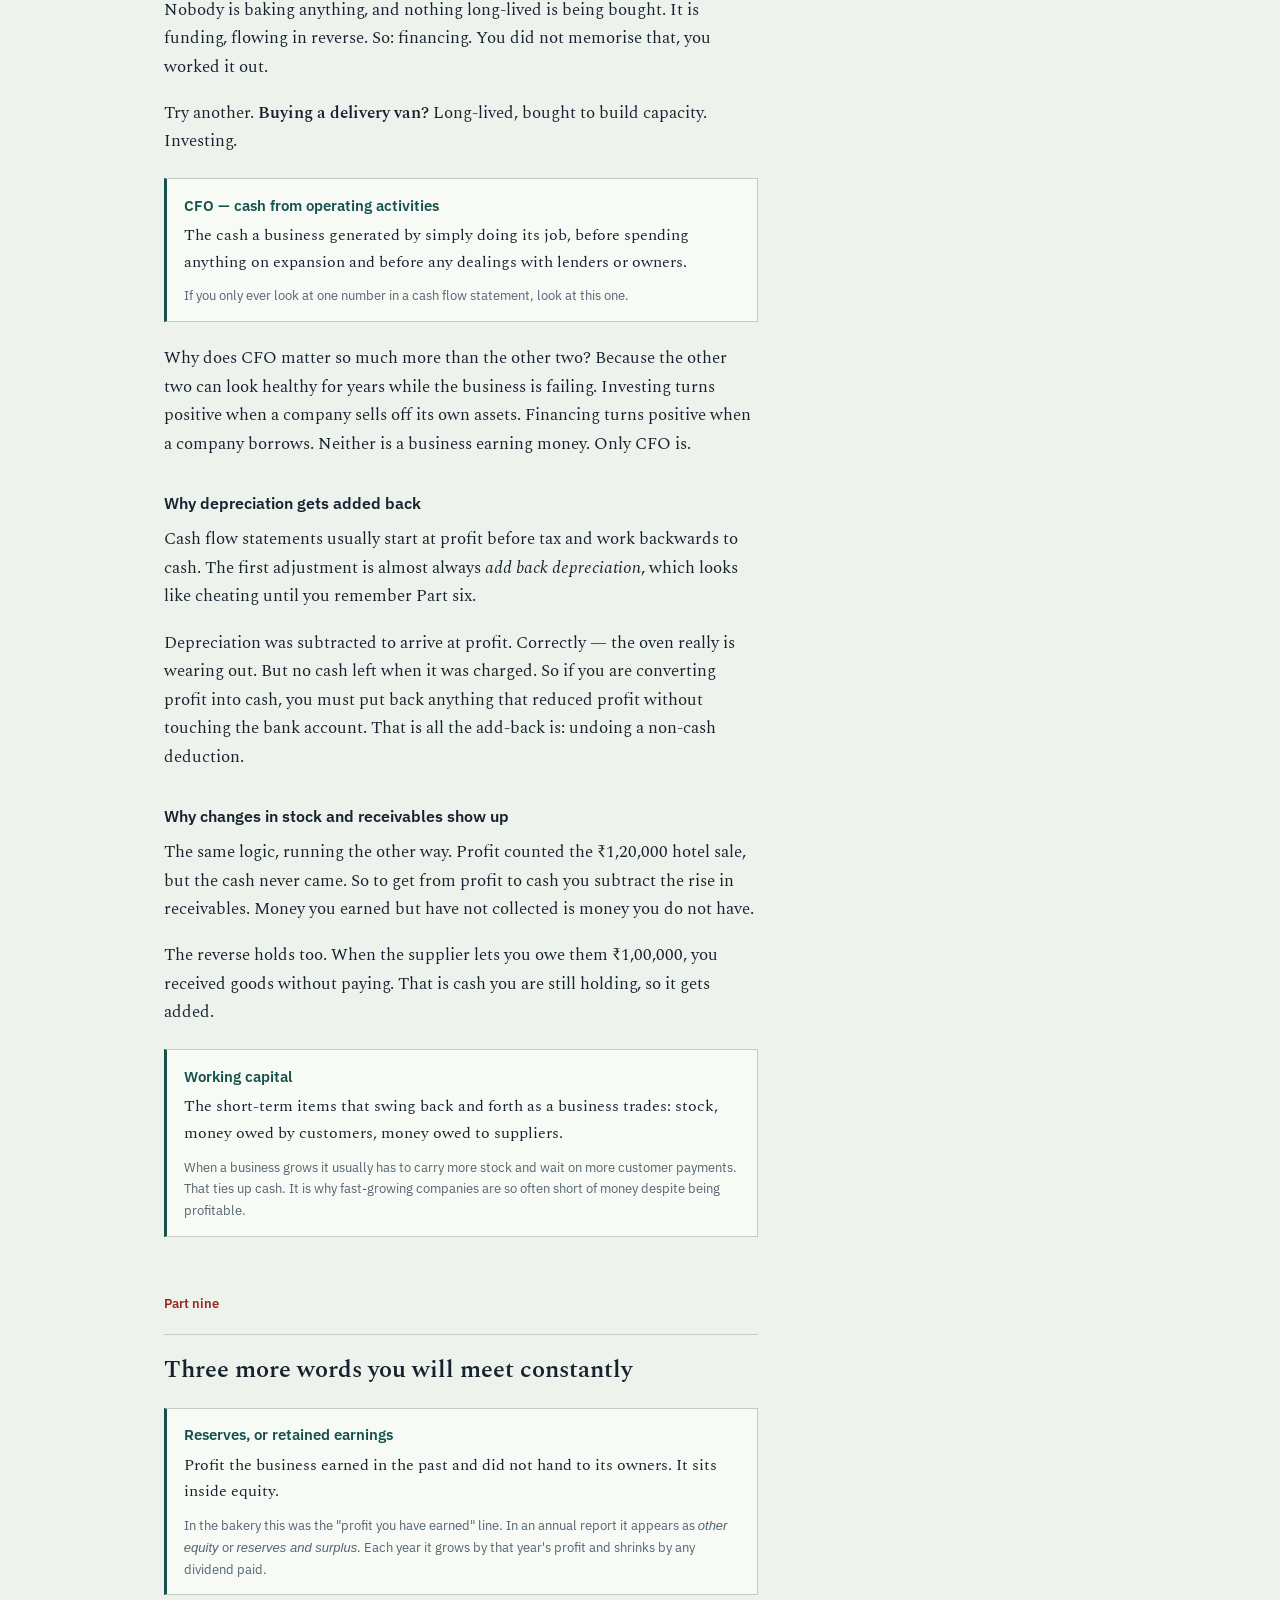
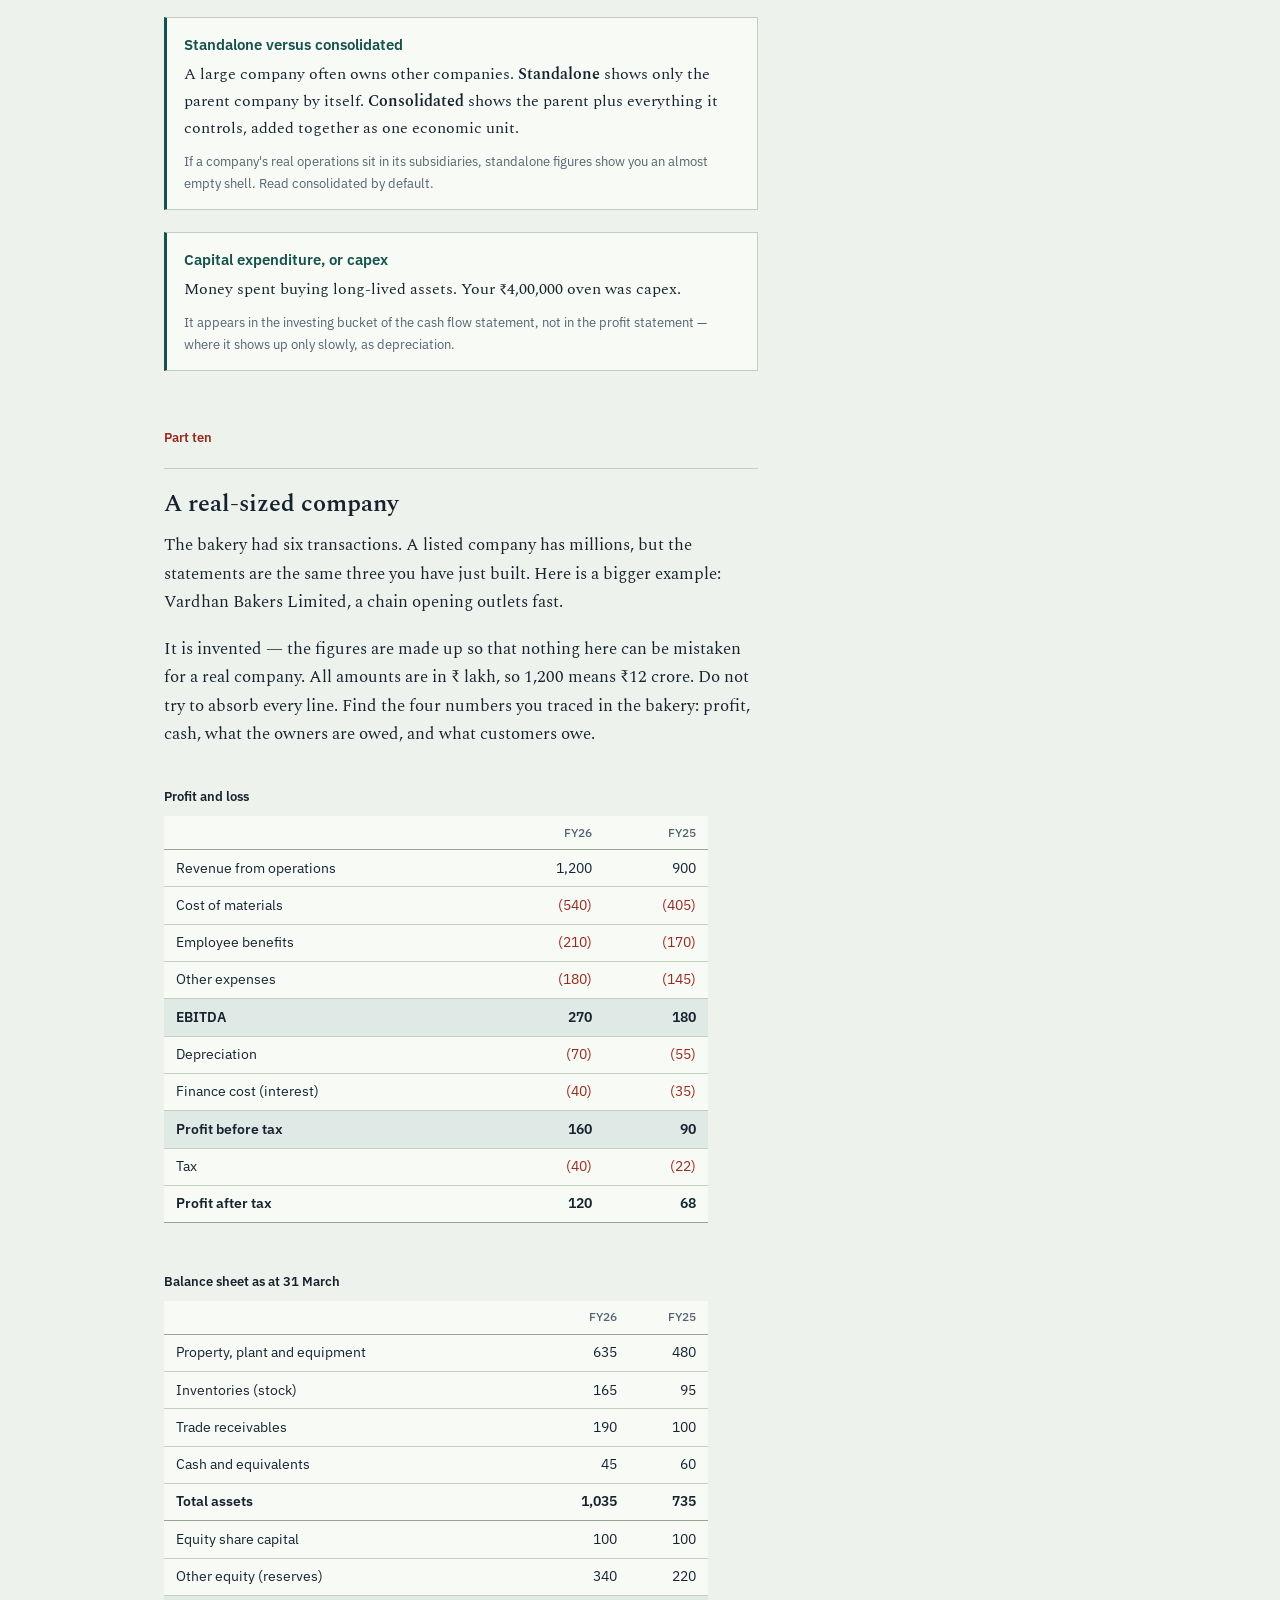
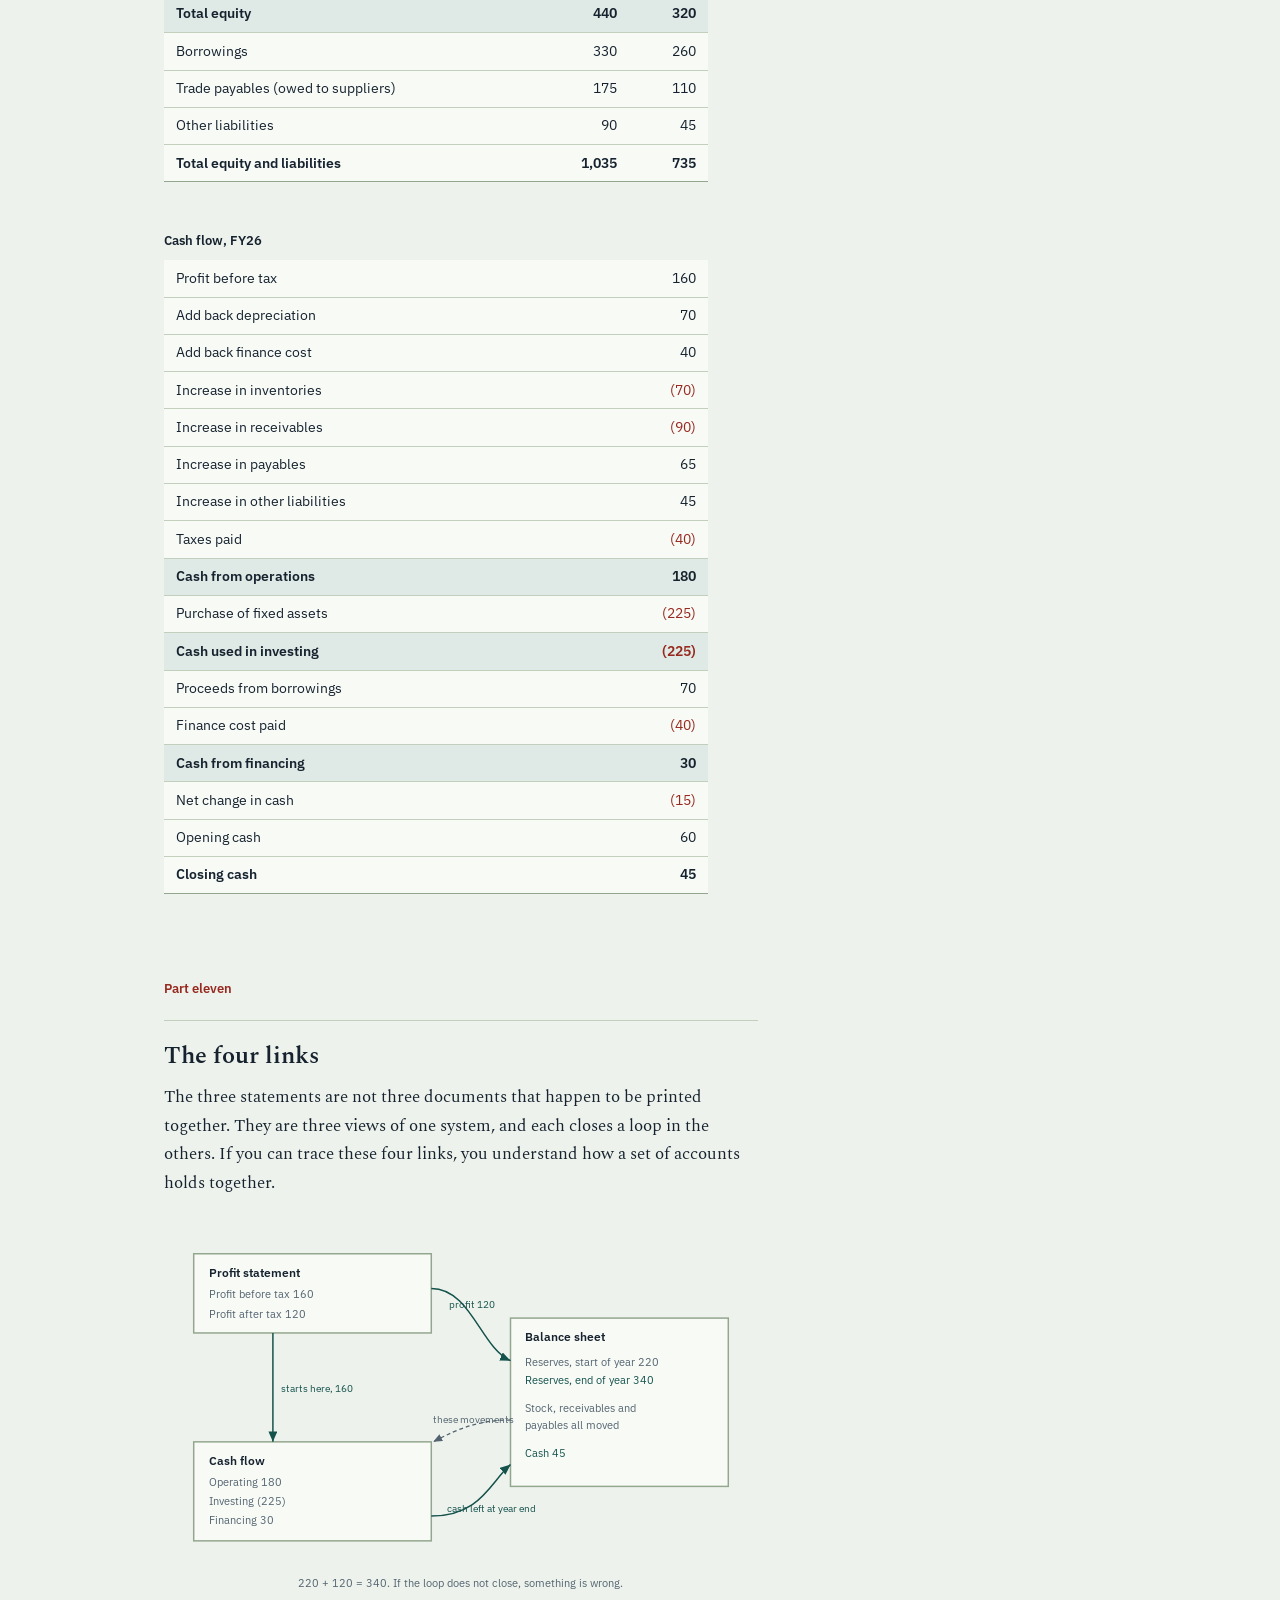
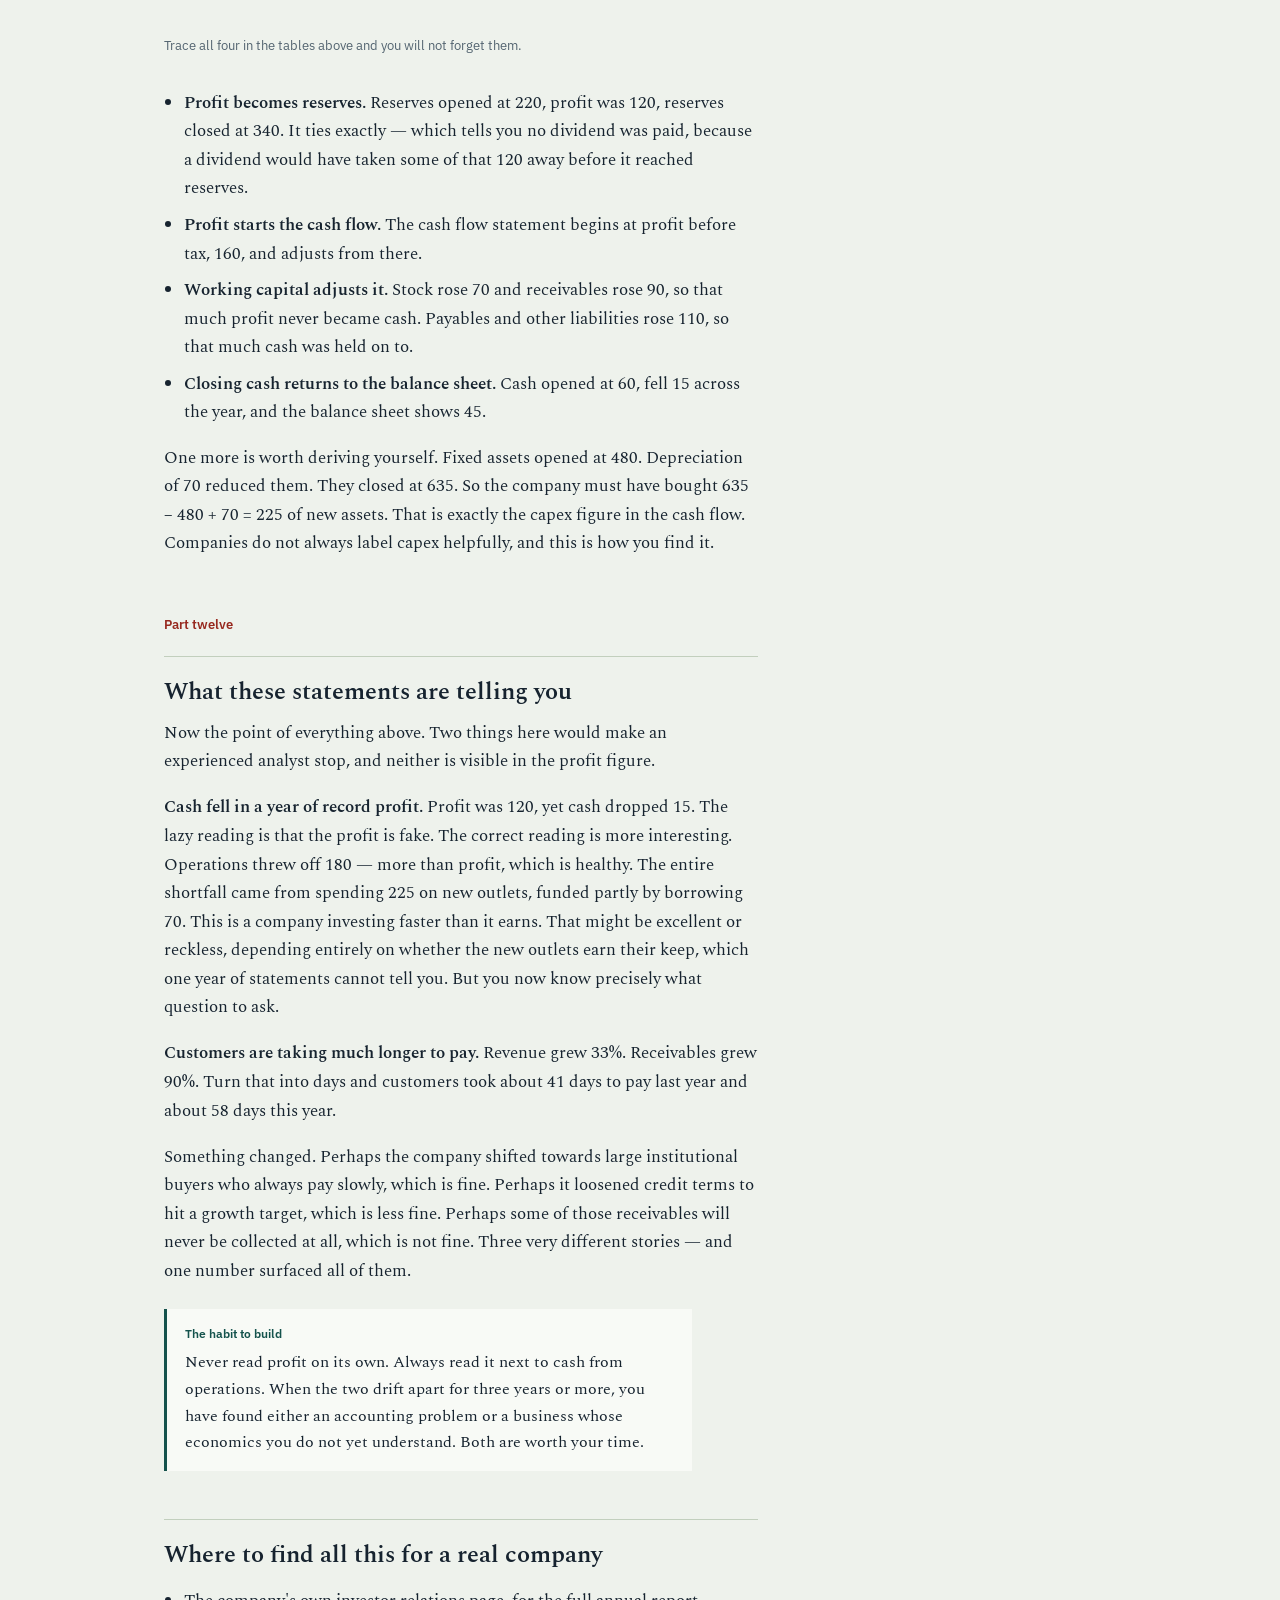
==== commit fd8deb3e: "Rebuild Module 01 at the right level, add build tooling Module 01 was written for someone who alread" ====
--- a/modules/m01-three-statements.html
+++ b/modules/m01-three-statements.html
@@ -18,133 +18,388 @@
   <header class="masthead">
     <a class="back" href="../index.html">Back to the course</a>
     <h1>The three statements, and how they lock together</h1>
-    <p class="standfirst">Module 01. About five hours. Read, work the example, then sit the test.</p>
+    <p class="standfirst">Module 01. About five hours. Nothing here assumes you have seen an annual report before.</p>
     <p class="netstate" data-net></p>
   </header>
 
   <div class="prose">
 
-    <p class="lead">Almost everything else in equity research sits on top of this module. Valuation, ratios, red flags, sector work — all of it reads from three statements. Get these wrong and every later conclusion inherits the error.</p>
-
-    <h2>Why a company publishes anything at all</h2>
-
-    <p>A listed company has taken money from strangers. The annual report is the price of that money: a periodic, audited account of what was done with it. That framing matters, because it tells you what the document is for and what it is not. It is a defence of stewardship, prepared by the people being judged. It is accurate in a narrow legal sense and selective in a broad practical sense.</p>
-
-    <p>Your job as an analyst is to read a document written by an interested party and extract from it a view the writer did not intend to hand you. That is a skill, and it starts with knowing what each statement is structurally capable of hiding.</p>
-
-    <h2>The balance sheet is a photograph</h2>
-
-    <p>Taken on one specific day, usually 31 March for an Indian company. It answers one question: on that date, what did the business own, and who has a claim on it?</p>
-
-    <p>Everything the company controls sits on one side. Every claim against those things sits on the other. Since every rupee of resource came from somewhere, the two sides are equal by construction:</p>
-
-    <p><code>Assets = Liabilities + Shareholders' equity</code></p>
-
-    <p>This is not a discovery, it is a definition. The balance sheet balances the way a ledger balances — because it was built to. What is informative is not <em>that</em> it balances but <em>how</em>: which assets the business is carrying, and whose money is funding them.</p>
-
-    <p>Shareholders' equity is the residual. It is what would be left for owners if every asset fetched exactly its carrying value and every liability were settled. Both of those assumptions are usually wrong, which is why book value and market value diverge.</p>
+    <p class="lead">We are going to open a bakery. Not read about one — open one, put money in, buy an oven, sell cakes, and watch what happens to the numbers. By the end you will have built all three financial statements yourself, and every word that appears in a real annual report will have arrived because you needed it, not because somebody defined it at you.</p>
+
+    <p>Take this slowly. If a paragraph does not land, stop and read it again before going on, because everything after it leans on it.</p>
+
+    <p class="part">Part one</p>
+    <h2>Two lists, and nothing else</h2>
+
+    <p>Forget accounting for a moment. Suppose you wanted to describe a business to somebody in the simplest possible way. You could write two lists.</p>
+
+    <p>The first list: <strong>what the business has.</strong> Money in the bank. An oven. Bags of flour. A van.</p>
+
+    <p>The second list: <strong>who has a claim on those things.</strong> The bank that lent money. The supplier waiting to be paid. And you, the owner.</p>
+
+    <p>That is a balance sheet. There is no third list and no hidden cleverness. The whole document is those two lists, written down on one particular day.</p>
+
+    <p>Work through the bakery below. Press the button, read what happened, and watch both columns move. Do not skip ahead — the last two steps are the ones that matter most.</p>
+
+    <div class="builder" data-builder>
+      <p class="say" data-say></p>
+      <p class="note" data-note></p>
+      <div class="cols">
+        <div class="col">
+          <h4>What the business has</h4>
+          <div class="stack" data-col-assets></div>
+          <div class="tot" data-tot-assets>—</div>
+        </div>
+        <div class="col">
+          <h4>Who has a claim on it</h4>
+          <div class="stack" data-col-funding></div>
+          <div class="tot" data-tot-funding>—</div>
+        </div>
+      </div>
+      <div class="controls">
+        <button type="button" class="ghost" data-prev>Back</button>
+        <button type="button" data-next>Open the bakery</button>
+        <span data-count></span>
+      </div>
+    </div>
+
+    <p class="part">Part two</p>
+    <h2>Now the words</h2>
+
+    <p>You have just built a balance sheet without using a single technical term. Here are the names for what you built. Each is only a label for something you have already watched happen.</p>
+
+    <div class="def">
+      <span class="word">Asset</span>
+      <p>Anything the business has that is expected to be useful to it. Cash, the oven, the flour, and the ₹1,20,000 the hotel owes you. Everything in your left column.</p>
+      <p class="lit">Notice that money owed <em>to</em> you is an asset. It is not cash, but it is something the business has.</p>
+    </div>
+
+    <div class="def">
+      <span class="word">Liability</span>
+      <p>Anything the business owes to somebody who is not an owner. The bank loan, and the ₹1,00,000 owed to the ingredient supplier.</p>
+      <p class="lit">The word simply means an obligation. If you shut the bakery tomorrow, these people would still have to be paid.</p>
+    </div>
+
+    <div class="def">
+      <span class="word">Equity</span>
+      <p>The owner's claim. In the bakery it was two things: the ₹10,00,000 you put in, and the ₹1,25,000 of profit the business earned and kept.</p>
+      <p class="lit">Also called shareholders' equity, net worth, or book value. In a listed company the owners are the shareholders, so equity is the shareholders' claim.</p>
+    </div>
+
+    <p class="part">Part three</p>
+    <h2>Why the two sides always match</h2>
+
+    <p>The totals stayed equal at every single step, including the ones where nothing obvious connected the two sides. That was not a coincidence, and it is not a rule somebody invented. It is true for a reason worth understanding properly.</p>
+
+    <p>Every single thing the business has was paid for by somebody. There is no other way it could be there. Either a lender's money bought it, or a supplier's goods became it, or the owner's money bought it, or the business earned it — and what the business earns belongs to the owner. So for every rupee of stuff on the left, there is a rupee of somebody's claim on the right. Necessarily.</p>
+
+    <p>Written down:</p>
+
+    <p><code>Assets = Liabilities + Equity</code></p>
+
+    <p>Rearranged, it says something more useful:</p>
+
+    <p><code>Equity = Assets − Liabilities</code></p>
+
+    <p>The owner gets whatever is left after everybody else's claim is settled. That is why equity is called the <strong>residual</strong> claim — residual meaning leftover. This is not a small technical detail. It explains the entire risk of owning shares.</p>
+
+    <div class="note">
+      <span class="label">Why owners come last</span>
+      <p>The bank has a contract. The supplier has an invoice. Both can take you to court. You, as owner, have no such contract with your own business — you simply receive what remains. If the bakery does badly, the bank and supplier are still paid in full and your ₹10,00,000 absorbs the damage. If it does well, everybody else still gets only what they were promised, and the whole of the upside is yours.</p>
+      <p>That is exactly what you buy when you buy a share. Last in the queue, unlimited upside.</p>
+    </div>
+
+    <p class="part">Part four</p>
+    <h2>What a photograph cannot tell you</h2>
+
+    <p>The balance sheet describes one day. Take one the day you opened and another a year later, and you can see equity went from ₹10,00,000 to ₹11,25,000.</p>
+
+    <p>So you made ₹1,25,000. But you have no idea <em>how</em>. Did you sell a great many cakes at a thin margin, or very few at a fat one? Did rent double? Did you win one enormous wedding order and sell almost nothing else all year? A photograph taken on 31 March cannot answer any of that, because it records nothing about what happened in between.</p>
+
+    <p>That is the job of the second statement.</p>
+
+    <p class="part">Part five</p>
+    <h2>The profit statement is a queue of people getting paid</h2>
+
+    <p>The profit and loss statement — also called the P&amp;L, the income statement, or in Indian annual reports the <em>statement of profit and loss</em> — covers a stretch of time. Usually a full year, sometimes a quarter.</p>
+
+    <p>Here is the picture that makes it click. Money comes in from customers at the top. Then a queue of people take their cut, in a strict order, and whatever survives the queue belongs to the owners.</p>
+
+    <p>The order is not arbitrary. It is the order of who can force you to pay them.</p>
 
     <figure>
-      <svg viewBox="0 0 600 400" xmlns="http://www.w3.org/2000/svg" role="img" aria-label="Two columns of equal height. The left column shows assets: fixed assets 635, inventory 165, receivables 190, cash 45. The right column shows funding: shareholders equity 440, borrowings 330, trade payables 175, other liabilities 90. Both total 1,035.">
-        <text x="225" y="30" text-anchor="middle" font-family="IBM Plex Sans, sans-serif" font-size="13" font-weight="600" fill="var(--ink)">What it owns</text>
-        <text x="375" y="30" text-anchor="middle" font-family="IBM Plex Sans, sans-serif" font-size="13" font-weight="600" fill="var(--ink)">Who funded it</text>
-
-        <!-- assets column -->
-        <rect x="155" y="60"    width="140" height="184.1" fill="var(--accent)" fill-opacity="0.85"/>
-        <rect x="155" y="244.1" width="140" height="47.8"  fill="var(--accent)" fill-opacity="0.6"/>
-        <rect x="155" y="291.9" width="140" height="55.1"  fill="var(--accent)" fill-opacity="0.4"/>
-        <rect x="155" y="347.0" width="140" height="13.0"  fill="var(--accent)" fill-opacity="0.22"/>
-
-        <!-- funding column -->
-        <rect x="305" y="60"    width="140" height="127.6" fill="var(--ink)" fill-opacity="0.8"/>
-        <rect x="305" y="187.6" width="140" height="95.7"  fill="var(--flag)" fill-opacity="0.6"/>
-        <rect x="305" y="283.3" width="140" height="50.7"  fill="var(--flag)" fill-opacity="0.4"/>
-        <rect x="305" y="334.0" width="140" height="26.1"  fill="var(--flag)" fill-opacity="0.25"/>
-
-        <g font-family="IBM Plex Sans, sans-serif" font-size="11" fill="var(--ink-soft)">
-          <text x="145" y="156" text-anchor="end">Fixed assets 635</text>
-          <text x="145" y="272" text-anchor="end">Inventory 165</text>
-          <text x="145" y="323" text-anchor="end">Receivables 190</text>
-          <text x="145" y="357" text-anchor="end">Cash 45</text>
-
-          <text x="455" y="128">Shareholders' equity 440</text>
-          <text x="455" y="239">Borrowings 330</text>
-          <text x="455" y="312">Trade payables 175</text>
-          <text x="455" y="351">Other liabilities 90</text>
-        </g>
-
-        <line x1="155" y1="372" x2="445" y2="372" stroke="var(--rule-strong)" stroke-width="1"/>
-        <text x="300" y="390" text-anchor="middle" font-family="IBM Plex Sans, sans-serif" font-size="11" fill="var(--ink-soft)">both sides total ₹1,035 lakh</text>
-      </svg>
-      <figcaption>The two columns are the same height because they describe the same pile of money from two directions. The left side is what the money turned into; the right side is whose money it was.</figcaption>
-    </figure>
-
-    <h2>The profit and loss statement is a film</h2>
-
-    <p>Where the balance sheet is one day, the P&amp;L covers a stretch of time — a quarter or a year. It records what the business earned and what it consumed in that window.</p>
-
-    <p>Read it as a descent. Revenue enters at the top, and successive categories of cost are removed until what remains belongs to shareholders. The intermediate stopping points each answer a different question:</p>
-
-    <ul>
-      <li><strong>EBITDA</strong> — what the operations produced before accounting for the cost of the assets used, the cost of debt, and tax. Useful for comparing operating performance across companies with different debt loads. Dangerous when treated as cash.</li>
-      <li><strong>EBIT</strong> — after depreciation, so it now reflects that machines wear out. This is closer to the true economic output of the operations.</li>
-      <li><strong>PBT</strong> — after interest. The gap between EBIT and PBT is the price of the company's debt.</li>
-      <li><strong>PAT</strong> — after tax. The bottom line, and the most quoted and least sufficient number in the whole report.</li>
-    </ul>
-
-    <figure>
-      <svg viewBox="0 0 600 320" xmlns="http://www.w3.org/2000/svg" role="img" aria-label="Descending bars. Revenue 1200, less operating costs 930 leaves EBITDA 270, less depreciation 70 leaves EBIT 200, less finance cost 40 leaves PBT 160, less tax 40 leaves PAT 120.">
+      <svg viewBox="0 0 600 400" xmlns="http://www.w3.org/2000/svg" role="img" aria-label="Money from customers of 1200 shrinks as each claimant takes a cut. Suppliers and staff take 930 leaving EBITDA of 270. Equipment wearing out takes 70 leaving EBIT of 200. The bank takes 40 as interest leaving PBT of 160. The government takes 40 as tax leaving PAT of 120 for the owners.">
         <g font-family="IBM Plex Sans, sans-serif">
-          <rect x="140" y="26" width="420" height="30" fill="var(--accent)" fill-opacity="0.85"/>
-          <text x="130" y="46" text-anchor="end" font-size="12" font-weight="600" fill="var(--ink)">Revenue</text>
-          <text x="570" y="46" text-anchor="end" font-size="12" fill="var(--paper-raised)">1,200</text>
-          <text x="140" y="76" font-size="10" fill="var(--flag)">less materials, staff and other operating costs 930</text>
-
-          <rect x="140" y="86" width="94.5" height="30" fill="var(--accent)" fill-opacity="0.7"/>
-          <text x="130" y="106" text-anchor="end" font-size="12" font-weight="600" fill="var(--ink)">EBITDA</text>
-          <text x="246" y="106" font-size="12" fill="var(--ink-soft)">270</text>
-          <text x="140" y="136" font-size="10" fill="var(--flag)">less depreciation 70</text>
-
-          <rect x="140" y="146" width="70" height="30" fill="var(--accent)" fill-opacity="0.6"/>
-          <text x="130" y="166" text-anchor="end" font-size="12" font-weight="600" fill="var(--ink)">EBIT</text>
-          <text x="222" y="166" font-size="12" fill="var(--ink-soft)">200</text>
-          <text x="140" y="196" font-size="10" fill="var(--flag)">less finance cost 40</text>
-
-          <rect x="140" y="206" width="56" height="30" fill="var(--accent)" fill-opacity="0.5"/>
-          <text x="130" y="226" text-anchor="end" font-size="12" font-weight="600" fill="var(--ink)">PBT</text>
-          <text x="208" y="226" font-size="12" fill="var(--ink-soft)">160</text>
-          <text x="140" y="256" font-size="10" fill="var(--flag)">less tax 40</text>
-
-          <rect x="140" y="266" width="42" height="30" fill="var(--ink)" fill-opacity="0.85"/>
-          <text x="130" y="286" text-anchor="end" font-size="12" font-weight="600" fill="var(--ink)">PAT</text>
-          <text x="194" y="286" font-size="12" fill="var(--ink-soft)">120</text>
+          <rect x="60" y="32" width="480" height="34" fill="var(--accent)" fill-opacity="0.9"/>
+          <text x="72" y="54" font-size="12" font-weight="600" fill="var(--paper-raised)">Money earned from customers</text>
+          <text x="528" y="54" text-anchor="end" font-size="12" font-weight="600" fill="var(--paper-raised)">1,200</text>
+
+          <rect x="60" y="100" width="108" height="34" fill="var(--accent)" fill-opacity="0.75"/>
+          <text x="72" y="122" font-size="12" font-weight="600" fill="var(--paper-raised)">EBITDA</text>
+          <text x="182" y="115" font-size="11" fill="var(--flag)">− 930 to suppliers, staff,</text>
+          <text x="182" y="129" font-size="11" fill="var(--flag)">rent and power</text>
+          <text x="540" y="122" text-anchor="end" font-size="12" fill="var(--ink-soft)">270</text>
+
+          <rect x="60" y="168" width="80" height="34" fill="var(--accent)" fill-opacity="0.62"/>
+          <text x="72" y="190" font-size="12" font-weight="600" fill="var(--paper-raised)">EBIT</text>
+          <text x="182" y="190" font-size="11" fill="var(--flag)">− 70 for equipment wearing out</text>
+          <text x="540" y="190" text-anchor="end" font-size="12" fill="var(--ink-soft)">200</text>
+
+          <rect x="60" y="236" width="64" height="34" fill="var(--accent)" fill-opacity="0.5"/>
+          <text x="72" y="258" font-size="12" font-weight="600" fill="var(--paper-raised)">PBT</text>
+          <text x="182" y="258" font-size="11" fill="var(--flag)">− 40 to the bank, as interest</text>
+          <text x="540" y="258" text-anchor="end" font-size="12" fill="var(--ink-soft)">160</text>
+
+          <rect x="60" y="304" width="48" height="34" fill="var(--ink)" fill-opacity="0.88"/>
+          <text x="72" y="326" font-size="12" font-weight="600" fill="var(--paper-raised)">PAT</text>
+          <text x="182" y="326" font-size="11" fill="var(--flag)">− 40 to the government, as tax</text>
+          <text x="540" y="326" text-anchor="end" font-size="12" fill="var(--ink-soft)">120</text>
+
+          <text x="60" y="372" font-size="12" font-weight="600" fill="var(--accent)">Everything that survives the queue belongs to the owners.</text>
         </g>
       </svg>
-      <figcaption>Bar lengths are to scale. Ten per cent of revenue survives the descent to become profit — which is ordinary for a food business and would be alarming for a software company.</figcaption>
+      <figcaption>Bar lengths are to scale. Ten per cent of what customers paid ends up as the owners' profit — ordinary for a food business, and alarming for a software company.</figcaption>
     </figure>
 
-    <h2>The cash flow statement is the check on both</h2>
-
-    <p>Profit is an opinion; cash is a fact. That line is a cliché because it is true, and this statement is where the opinion gets tested.</p>
-
-    <p>A sale becomes revenue in the P&amp;L when it is <em>earned</em>, not when the customer pays. That is the accrual principle, and it is a reasonable convention — otherwise a company that delivers in March and collects in April would look catastrophic in one year and heroic in the next. But it opens a gap. A company can report rising profit for years while collecting nothing, and only the cash flow statement will say so.</p>
-
-    <p>It has three sections:</p>
-
-    <ul>
-      <li><strong>Operating (CFO)</strong> — cash actually thrown off by running the business. The single most important number in the report.</li>
-      <li><strong>Investing (CFI)</strong> — cash spent buying assets or received selling them. Usually negative for a growing company, and that is healthy.</li>
-      <li><strong>Financing (CFF)</strong> — cash raised from or returned to lenders and shareholders. Borrowings, repayments, dividends, buybacks.</li>
-    </ul>
+    <p>Now the names, which are simply the resting points between claimants.</p>
+
+    <div class="def">
+      <span class="word">Revenue</span>
+      <p>What customers were charged for goods or services during the year. The top of the queue. In Indian reports it appears as <em>revenue from operations</em>.</p>
+      <p class="lit">Also called sales, turnover, or the top line — because it is literally the top line of the statement.</p>
+    </div>
+
+    <div class="def">
+      <span class="word">EBITDA</span>
+      <p>What is left after paying everyone needed to keep the doors open day to day: ingredient suppliers, staff, landlord, electricity board.</p>
+      <p class="lit">The letters stand for Earnings Before Interest, Tax, Depreciation and Amortisation. The name literally lists what has <em>not</em> yet been subtracted. It measures how well the operation itself runs, ignoring how it was funded.</p>
+    </div>
+
+    <div class="def">
+      <span class="word">EBIT</span>
+      <p>EBITDA after subtracting the wearing out of equipment. Earnings Before Interest and Tax.</p>
+      <p class="lit">Also called operating profit. Closer to the truth than EBITDA, because ovens really do wear out and somebody eventually has to buy a new one.</p>
+    </div>
+
+    <div class="def">
+      <span class="word">PBT</span>
+      <p>Profit Before Tax. EBIT after paying interest to lenders.</p>
+      <p class="lit">The gap between EBIT and PBT is exactly what the company's borrowing costs it each year.</p>
+    </div>
+
+    <div class="def">
+      <span class="word">PAT</span>
+      <p>Profit After Tax. What is left for the owners once the government has taken its share.</p>
+      <p class="lit">Also called net profit, the bottom line, or simply "profit". The most quoted number in any annual report and, on its own, one of the least informative.</p>
+    </div>
 
     <div class="note">
-      <span class="label">The reconciliation that trips everyone up</span>
-      <p>CFO usually starts at profit before tax and then <em>adds back</em> depreciation. This looks like cheating. It is not. Depreciation was subtracted in the P&amp;L, but no rupee left the building when it was — the cash left years ago, when the asset was bought, and it appeared in investing that year. Adding it back simply undoes a non-cash deduction.</p>
-    </div>
-
-    <h2>A company to work with</h2>
-
-    <p>Meet Vardhan Bakers Limited, a bakery chain that is opening outlets fast. It does not exist — the figures are invented so that nothing here can be mistaken for a real company. All amounts are in ₹ lakh.</p>
+      <span class="label">Why bother with the middle stops</span>
+      <p>Picture two bakeries with identical shops, identical staff and identical sales. One was built with the owner's money, the other with a large bank loan. Their EBITDA will be the same. Their PAT will be very different, because one pays interest and the other does not.</p>
+      <p>So if you want to judge <em>the bakery as a business</em>, EBITDA compares them fairly. If you want to know <em>what you would earn as its owner</em>, PAT is the number. They answer different questions, which is why both exist.</p>
+    </div>
+
+    <p class="part">Part six</p>
+    <h2>Depreciation, taken slowly</h2>
+
+    <p>This one confuses nearly everybody at first, so we will go carefully.</p>
+
+    <p>You paid ₹4,00,000 for the oven. That money left the bank on one day. But the oven is not used up on that day — it will bake cakes for roughly ten years.</p>
+
+    <p>So here is the question. Does the whole ₹4,00,000 count as a cost of year one? If it did, year one would look terrible and years two through ten would look wonderful, and neither picture would describe the bakery honestly. Year seven benefits from that oven just as much as year one did.</p>
+
+    <p>Accounting's answer is to spread the cost across the years the oven is actually used. Ten years, so ₹40,000 charged as a cost each year. That yearly charge is depreciation.</p>
+
+    <figure>
+      <svg viewBox="0 0 600 300" xmlns="http://www.w3.org/2000/svg" role="img" aria-label="Two rows across ten years. The top row shows a single large cash outflow of four lakh rupees in year one and nothing afterwards. The bottom row shows an equal charge of forty thousand rupees in every one of the ten years.">
+        <g font-family="IBM Plex Sans, sans-serif">
+          <text x="30" y="28" font-size="12" font-weight="600" fill="var(--ink)">Money that actually left the bank</text>
+          <rect x="42" y="40" width="42" height="80" fill="var(--flag)" fill-opacity="0.8"/>
+          <text x="63" y="134" text-anchor="middle" font-size="10" fill="var(--flag)">₹4,00,000</text>
+          <text x="120" y="86" font-size="11" fill="var(--ink-soft)">…and nothing at all in any year after this one.</text>
+
+          <text x="30" y="180" font-size="12" font-weight="600" fill="var(--ink)">Cost charged in the profit statement</text>
+          <g fill="var(--accent)" fill-opacity="0.75">
+            <rect x="42"  y="194" width="42" height="20"/>
+            <rect x="94"  y="194" width="42" height="20"/>
+            <rect x="146" y="194" width="42" height="20"/>
+            <rect x="198" y="194" width="42" height="20"/>
+            <rect x="250" y="194" width="42" height="20"/>
+            <rect x="302" y="194" width="42" height="20"/>
+            <rect x="354" y="194" width="42" height="20"/>
+            <rect x="406" y="194" width="42" height="20"/>
+            <rect x="458" y="194" width="42" height="20"/>
+            <rect x="510" y="194" width="42" height="20"/>
+          </g>
+          <text x="42" y="232" font-size="10" fill="var(--ink-soft)">₹40,000 every year, for ten years</text>
+
+          <line x1="42" y1="252" x2="552" y2="252" stroke="var(--rule-strong)"/>
+          <text x="42"  y="270" font-size="10" fill="var(--ink-soft)">Year 1</text>
+          <text x="552" y="270" text-anchor="end" font-size="10" fill="var(--ink-soft)">Year 10</text>
+          <text x="297" y="292" text-anchor="middle" font-size="11" fill="var(--accent)">Same total cost. Completely different timing.</text>
+        </g>
+      </svg>
+      <figcaption>The top row is cash. The bottom row is cost. They are not the same thing and they do not happen at the same time — which is the single most important idea in this module.</figcaption>
+    </figure>
+
+    <div class="def">
+      <span class="word">Depreciation</span>
+      <p>The portion of a long-lived asset's cost charged as an expense this year, reflecting that the asset has been partly used up.</p>
+      <p class="lit">No money moves when depreciation is charged. The money moved years earlier, when the asset was bought. Amortisation is the identical idea applied to things you cannot touch, like software or a patent.</p>
+    </div>
+
+    <p>Hold on to this, because it returns shortly: <strong>depreciation reduces profit but takes no cash.</strong> If you are working out how much money a business actually generated, you will have to undo it.</p>
+
+    <p>One more term belongs here, because it follows directly.</p>
+
+    <div class="def">
+      <span class="word">To capitalise, versus to expense</span>
+      <p>When a company spends money it must decide whether the spending benefits only this year or many years to come. If only this year — flour, salaries, electricity — the whole amount hits the profit statement immediately. That is <strong>expensing</strong> it.</p>
+      <p>If it benefits many years — an oven, a building — the amount goes onto the balance sheet as an asset and reaches the profit statement slowly, as depreciation. That is <strong>capitalising</strong> it.</p>
+      <p class="lit">Both spend the same cash. But capitalising makes this year's profit look higher. Companies sometimes capitalise things that should have been expensed for precisely that reason, which makes this a place worth watching.</p>
+    </div>
+
+    <p class="part">Part seven</p>
+    <h2>The gap between profit and money</h2>
+
+    <p>Go back to the last step of the bakery. You delivered ₹1,20,000 of cakes to a hotel and your profit rose by ₹75,000. Your bank balance did not move by a single rupee.</p>
+
+    <p>Was it right to record that profit? Yes. You baked the cakes, you delivered them, the hotel has them and owes you. The work is done. Waiting for payment before recording anything would make your March look disastrous and your June look miraculous, when in truth March is when the business actually performed.</p>
+
+    <p>This principle has a name.</p>
+
+    <div class="def">
+      <span class="word">Accrual</span>
+      <p>Recording revenue when it is <em>earned</em> and costs when they are <em>incurred</em>, regardless of when cash moves.</p>
+      <p class="lit">Every listed company's profit statement is prepared this way. It is the reason profit and cash are two different things rather than two words for one thing.</p>
+    </div>
+
+    <div class="def">
+      <span class="word">Trade receivables</span>
+      <p>Money customers owe the business for goods already delivered. The ₹1,20,000 from the hotel.</p>
+      <p class="lit">Often shortened to receivables, or called debtors in older reports. It sits on the balance sheet as an asset until the customer pays, at which point it turns into cash.</p>
+    </div>
+
+    <figure>
+      <svg viewBox="0 0 600 260" xmlns="http://www.w3.org/2000/svg" role="img" aria-label="A timeline from March to June. In March the profit statement records revenue of one lakh twenty thousand rupees. From March until June the balance sheet holds that amount as money owed by the customer. In June the cash arrives in the bank account.">
+        <g font-family="IBM Plex Sans, sans-serif">
+          <line x1="60" y1="42" x2="540" y2="42" stroke="var(--rule-strong)" stroke-width="1.5"/>
+          <circle cx="150" cy="42" r="5" fill="var(--accent)"/>
+          <circle cx="450" cy="42" r="5" fill="var(--accent)"/>
+          <text x="150" y="28" text-anchor="middle" font-size="11" font-weight="600" fill="var(--ink)">March: cakes delivered</text>
+          <text x="450" y="28" text-anchor="middle" font-size="11" font-weight="600" fill="var(--ink)">June: hotel pays</text>
+
+          <text x="30" y="90" font-size="11" font-weight="600" fill="var(--ink-soft)">Profit statement</text>
+          <rect x="150" y="76" width="150" height="26" fill="var(--accent)" fill-opacity="0.8"/>
+          <text x="160" y="94" font-size="11" fill="var(--paper-raised)">₹1,20,000 revenue, here</text>
+
+          <text x="30" y="146" font-size="11" font-weight="600" fill="var(--ink-soft)">Balance sheet</text>
+          <rect x="150" y="132" width="300" height="26" fill="var(--ink)" fill-opacity="0.7"/>
+          <text x="160" y="150" font-size="11" fill="var(--paper-raised)">holds ₹1,20,000 as money owed to you</text>
+
+          <text x="30" y="202" font-size="11" font-weight="600" fill="var(--ink-soft)">Bank account</text>
+          <rect x="450" y="188" width="105" height="26" fill="var(--flag)" fill-opacity="0.75"/>
+          <text x="458" y="206" font-size="11" fill="var(--paper-raised)">₹1,20,000 arrives</text>
+
+          <text x="60" y="244" font-size="11" fill="var(--accent)">Three months in which the profit is real and the money is not there yet.</text>
+        </g>
+      </svg>
+      <figcaption>The receivable is the bridge. It appears the moment revenue is recorded and disappears the moment cash arrives.</figcaption>
+    </figure>
+
+    <p>Now the uncomfortable part. Suppose the hotel never pays. Or suppose a company chases growth by selling to customers it knows are slow, or shaky, or likely to return the goods next quarter. Revenue rises. Profit rises. Cash never arrives. And the profit statement, prepared honestly under the rules, shows a wonderful year.</p>
+
+    <p>That is why a third statement exists.</p>
+
+    <p class="part">Part eight</p>
+    <h2>Three buckets, and the question that sorts them</h2>
+
+    <p>The cash flow statement ignores accrual entirely and tracks one thing only: rupees actually entering and leaving the bank account.</p>
+
+    <p>Every movement gets sorted into one of three buckets. The sorting question is simply: <em>what was the business doing when this money moved?</em></p>
+
+    <figure>
+      <svg viewBox="0 0 600 400" xmlns="http://www.w3.org/2000/svg" role="img" aria-label="Three buckets. Operating covers running the business day to day. Investing covers building the business by buying or selling long-lived assets. Financing covers funding the business through lenders and owners.">
+        <g font-family="IBM Plex Sans, sans-serif">
+          <rect x="30" y="20" width="540" height="108" fill="var(--paper-raised)" stroke="var(--accent)" stroke-width="2"/>
+          <text x="48" y="48" font-size="14" font-weight="600" fill="var(--accent)">Operating — running it</text>
+          <text x="48" y="72" font-size="12" fill="var(--ink)">Was the business simply doing its everyday job?</text>
+          <text x="48" y="95" font-size="11" fill="var(--ink-soft)">Cash from customers. Paying suppliers, staff, rent, power, tax.</text>
+          <text x="48" y="114" font-size="11" fill="var(--accent)">The one number that says whether the business actually works.</text>
+
+          <rect x="30" y="146" width="540" height="94" fill="var(--paper-raised)" stroke="var(--rule-strong)" stroke-width="1.5"/>
+          <text x="48" y="174" font-size="14" font-weight="600" fill="var(--ink)">Investing — building it</text>
+          <text x="48" y="198" font-size="12" fill="var(--ink)">Was the business buying or selling something long-lived?</text>
+          <text x="48" y="221" font-size="11" fill="var(--ink-soft)">Buying an oven or a new shop. Selling off old equipment.</text>
+
+          <rect x="30" y="258" width="540" height="94" fill="var(--paper-raised)" stroke="var(--rule-strong)" stroke-width="1.5"/>
+          <text x="48" y="286" font-size="14" font-weight="600" fill="var(--ink)">Financing — funding it</text>
+          <text x="48" y="310" font-size="12" fill="var(--ink)">Was money moving between the business and whoever funds it?</text>
+          <text x="48" y="333" font-size="11" fill="var(--ink-soft)">Taking a loan. Repaying a loan. Issuing shares. Paying a dividend.</text>
+
+          <text x="30" y="382" font-size="11" fill="var(--accent)">Ask the question, and every transaction sorts itself.</text>
+        </g>
+      </svg>
+      <figcaption>These are not three arbitrary categories to memorise. They are three genuinely different activities, and the question at the top of each box is enough to sort anything you meet.</figcaption>
+    </figure>
+
+    <p>Try it on the case that trips people up. <strong>Where does a dividend go?</strong> A dividend is money handed back to the owners — the people who funded the business. Nobody is baking anything, and nothing long-lived is being bought. It is funding, flowing in reverse. So: financing. You did not memorise that, you worked it out.</p>
+
+    <p>Try another. <strong>Buying a delivery van?</strong> Long-lived, bought to build capacity. Investing.</p>
+
+    <div class="def">
+      <span class="word">CFO — cash from operating activities</span>
+      <p>The cash a business generated by simply doing its job, before spending anything on expansion and before any dealings with lenders or owners.</p>
+      <p class="lit">If you only ever look at one number in a cash flow statement, look at this one.</p>
+    </div>
+
+    <p>Why does CFO matter so much more than the other two? Because the other two can look healthy for years while the business is failing. Investing turns positive when a company sells off its own assets. Financing turns positive when a company borrows. Neither is a business earning money. Only CFO is.</p>
+
+    <h3>Why depreciation gets added back</h3>
+
+    <p>Cash flow statements usually start at profit before tax and work backwards to cash. The first adjustment is almost always <em>add back depreciation</em>, which looks like cheating until you remember Part six.</p>
+
+    <p>Depreciation was subtracted to arrive at profit. Correctly — the oven really is wearing out. But no cash left when it was charged. So if you are converting profit into cash, you must put back anything that reduced profit without touching the bank account. That is all the add-back is: undoing a non-cash deduction.</p>
+
+    <h3>Why changes in stock and receivables show up</h3>
+
+    <p>The same logic, running the other way. Profit counted the ₹1,20,000 hotel sale, but the cash never came. So to get from profit to cash you subtract the rise in receivables. Money you earned but have not collected is money you do not have.</p>
+
+    <p>The reverse holds too. When the supplier lets you owe them ₹1,00,000, you received goods without paying. That is cash you are still holding, so it gets added.</p>
+
+    <div class="def">
+      <span class="word">Working capital</span>
+      <p>The short-term items that swing back and forth as a business trades: stock, money owed by customers, money owed to suppliers.</p>
+      <p class="lit">When a business grows it usually has to carry more stock and wait on more customer payments. That ties up cash. It is why fast-growing companies are so often short of money despite being profitable.</p>
+    </div>
+
+    <p class="part">Part nine</p>
+    <h2>Three more words you will meet constantly</h2>
+
+    <div class="def">
+      <span class="word">Reserves, or retained earnings</span>
+      <p>Profit the business earned in the past and did not hand to its owners. It sits inside equity.</p>
+      <p class="lit">In the bakery this was the "profit you have earned" line. In an annual report it appears as <em>other equity</em> or <em>reserves and surplus</em>. Each year it grows by that year's profit and shrinks by any dividend paid.</p>
+    </div>
+
+    <div class="def">
+      <span class="word">Standalone versus consolidated</span>
+      <p>A large company often owns other companies. <strong>Standalone</strong> shows only the parent company by itself. <strong>Consolidated</strong> shows the parent plus everything it controls, added together as one economic unit.</p>
+      <p class="lit">If a company's real operations sit in its subsidiaries, standalone figures show you an almost empty shell. Read consolidated by default.</p>
+    </div>
+
+    <div class="def">
+      <span class="word">Capital expenditure, or capex</span>
+      <p>Money spent buying long-lived assets. Your ₹4,00,000 oven was capex.</p>
+      <p class="lit">It appears in the investing bucket of the cash flow statement, not in the profit statement — where it shows up only slowly, as depreciation.</p>
+    </div>
+
+    <p class="part">Part ten</p>
+    <h2>A real-sized company</h2>
+
+    <p>The bakery had six transactions. A listed company has millions, but the statements are the same three you have just built. Here is a bigger example: Vardhan Bakers Limited, a chain opening outlets fast.</p>
+
+    <p>It is invented — the figures are made up so that nothing here can be mistaken for a real company. All amounts are in ₹ lakh, so 1,200 means ₹12 crore. Do not try to absorb every line. Find the four numbers you traced in the bakery: profit, cash, what the owners are owed, and what customers owe.</p>
 
     <div class="scroll-x">
     <table class="fin">
@@ -157,7 +412,7 @@
         <tr><td>Other expenses</td><td class="neg">(180)</td><td class="neg">(145)</td></tr>
         <tr class="sub"><td>EBITDA</td><td>270</td><td>180</td></tr>
         <tr><td>Depreciation</td><td class="neg">(70)</td><td class="neg">(55)</td></tr>
-        <tr><td>Finance cost</td><td class="neg">(40)</td><td class="neg">(35)</td></tr>
+        <tr><td>Finance cost (interest)</td><td class="neg">(40)</td><td class="neg">(35)</td></tr>
         <tr class="sub"><td>Profit before tax</td><td>160</td><td>90</td></tr>
         <tr><td>Tax</td><td class="neg">(40)</td><td class="neg">(22)</td></tr>
         <tr class="total"><td>Profit after tax</td><td>120</td><td>68</td></tr>
@@ -171,7 +426,7 @@
       <thead><tr><th>&nbsp;</th><th>FY26</th><th>FY25</th></tr></thead>
       <tbody>
         <tr><td>Property, plant and equipment</td><td>635</td><td>480</td></tr>
-        <tr><td>Inventories</td><td>165</td><td>95</td></tr>
+        <tr><td>Inventories (stock)</td><td>165</td><td>95</td></tr>
         <tr><td>Trade receivables</td><td>190</td><td>100</td></tr>
         <tr><td>Cash and equivalents</td><td>45</td><td>60</td></tr>
         <tr class="total"><td>Total assets</td><td>1,035</td><td>735</td></tr>
@@ -179,7 +434,7 @@
         <tr><td>Other equity (reserves)</td><td>340</td><td>220</td></tr>
         <tr class="sub"><td>Total equity</td><td>440</td><td>320</td></tr>
         <tr><td>Borrowings</td><td>330</td><td>260</td></tr>
-        <tr><td>Trade payables</td><td>175</td><td>110</td></tr>
+        <tr><td>Trade payables (owed to suppliers)</td><td>175</td><td>110</td></tr>
         <tr><td>Other liabilities</td><td>90</td><td>45</td></tr>
         <tr class="total"><td>Total equity and liabilities</td><td>1,035</td><td>735</td></tr>
       </tbody>
@@ -211,186 +466,221 @@
     </table>
     </div>
 
-    <h2>How the three lock together</h2>
-
-    <p>This is the part worth slowing down on. The statements are not three separate documents that happen to be bound together; they are three views of one system, and each one closes a loop in the others.</p>
+    <p class="part">Part eleven</p>
+    <h2>The four links</h2>
+
+    <p>The three statements are not three documents that happen to be printed together. They are three views of one system, and each closes a loop in the others. If you can trace these four links, you understand how a set of accounts holds together.</p>
 
     <figure>
-      <svg viewBox="0 0 600 400" xmlns="http://www.w3.org/2000/svg" role="img" aria-label="Diagram showing profit after tax of 120 flowing from the profit and loss statement into reserves on the balance sheet, profit before tax of 160 flowing down into the cash flow statement, working capital changes flowing from the balance sheet into the cash flow, and closing cash of 45 flowing from the cash flow statement back into the balance sheet.">
+      <svg viewBox="0 0 600 400" xmlns="http://www.w3.org/2000/svg" role="img" aria-label="Profit after tax of 120 flows from the profit statement into reserves on the balance sheet. Profit before tax of 160 starts the cash flow statement. Working capital movements from the balance sheet adjust the cash flow. Closing cash of 45 returns to the balance sheet.">
         <defs>
-          <marker id="ah" markerWidth="8" markerHeight="8" refX="7" refY="3" orient="auto">
+          <marker id="ah2" markerWidth="8" markerHeight="8" refX="7" refY="3" orient="auto">
             <path d="M0,0 L7,3 L0,6 Z" fill="var(--accent)"/>
           </marker>
-          <marker id="ahd" markerWidth="8" markerHeight="8" refX="7" refY="3" orient="auto">
+          <marker id="ahd2" markerWidth="8" markerHeight="8" refX="7" refY="3" orient="auto">
             <path d="M0,0 L7,3 L0,6 Z" fill="var(--ink-soft)"/>
           </marker>
         </defs>
-
         <g font-family="IBM Plex Sans, sans-serif">
           <rect x="30" y="25" width="240" height="80" fill="var(--paper-raised)" stroke="var(--rule-strong)" stroke-width="1.5"/>
-          <text x="45" y="48" font-size="12" font-weight="600" fill="var(--ink)">Profit and loss</text>
+          <text x="45" y="48" font-size="12" font-weight="600" fill="var(--ink)">Profit statement</text>
           <text x="45" y="70" font-size="11" fill="var(--ink-soft)">Profit before tax 160</text>
           <text x="45" y="90" font-size="11" fill="var(--ink-soft)">Profit after tax 120</text>
 
           <rect x="30" y="215" width="240" height="100" fill="var(--paper-raised)" stroke="var(--rule-strong)" stroke-width="1.5"/>
           <text x="45" y="238" font-size="12" font-weight="600" fill="var(--ink)">Cash flow</text>
-          <text x="45" y="260" font-size="11" fill="var(--ink-soft)">Operations 180</text>
+          <text x="45" y="260" font-size="11" fill="var(--ink-soft)">Operating 180</text>
           <text x="45" y="279" font-size="11" fill="var(--ink-soft)">Investing (225)</text>
           <text x="45" y="298" font-size="11" fill="var(--ink-soft)">Financing 30</text>
 
           <rect x="350" y="90" width="220" height="170" fill="var(--paper-raised)" stroke="var(--rule-strong)" stroke-width="1.5"/>
           <text x="365" y="113" font-size="12" font-weight="600" fill="var(--ink)">Balance sheet</text>
-          <text x="365" y="138" font-size="11" fill="var(--ink-soft)">Reserves opening 220</text>
-          <text x="365" y="157" font-size="11" fill="var(--accent)">Reserves closing 340</text>
-          <text x="365" y="185" font-size="11" fill="var(--ink-soft)">Inventory, receivables,</text>
-          <text x="365" y="202" font-size="11" fill="var(--ink-soft)">payables move</text>
+          <text x="365" y="138" font-size="11" fill="var(--ink-soft)">Reserves, start of year 220</text>
+          <text x="365" y="157" font-size="11" fill="var(--accent)">Reserves, end of year 340</text>
+          <text x="365" y="185" font-size="11" fill="var(--ink-soft)">Stock, receivables and</text>
+          <text x="365" y="202" font-size="11" fill="var(--ink-soft)">payables all moved</text>
           <text x="365" y="230" font-size="11" fill="var(--accent)">Cash 45</text>
 
-          <path d="M270,60 C310,60 320,120 350,133" fill="none" stroke="var(--accent)" stroke-width="1.5" marker-end="url(#ah)"/>
-          <text x="292" y="82" font-size="10" fill="var(--accent)">PAT 120</text>
-
-          <path d="M110,105 L110,215" fill="none" stroke="var(--accent)" stroke-width="1.5" marker-end="url(#ah)"/>
-          <text x="118" y="165" font-size="10" fill="var(--accent)">PBT 160</text>
-
-          <path d="M350,193 C320,193 300,200 272,215" fill="none" stroke="var(--ink-soft)" stroke-width="1.3" stroke-dasharray="4 3" marker-end="url(#ahd)"/>
-          <text x="278" y="196" font-size="10" fill="var(--ink-soft)">working capital</text>
-
-          <path d="M270,290 C320,290 330,255 350,238" fill="none" stroke="var(--accent)" stroke-width="1.5" marker-end="url(#ah)"/>
-          <text x="288" y="285" font-size="10" fill="var(--accent)">closing cash 45</text>
-
-          <text x="300" y="360" text-anchor="middle" font-size="11" fill="var(--ink-soft)">220 + 120 = 340. The loop closes, or something is wrong.</text>
+          <path d="M270,60 C310,60 320,120 350,133" fill="none" stroke="var(--accent)" stroke-width="1.5" marker-end="url(#ah2)"/>
+          <text x="288" y="80" font-size="10" fill="var(--accent)">profit 120</text>
+
+          <path d="M110,105 L110,215" fill="none" stroke="var(--accent)" stroke-width="1.5" marker-end="url(#ah2)"/>
+          <text x="118" y="165" font-size="10" fill="var(--accent)">starts here, 160</text>
+
+          <path d="M350,193 C320,193 300,200 272,215" fill="none" stroke="var(--ink-soft)" stroke-width="1.3" stroke-dasharray="4 3" marker-end="url(#ahd2)"/>
+          <text x="272" y="196" font-size="10" fill="var(--ink-soft)">these movements</text>
+
+          <path d="M270,290 C320,290 330,255 350,238" fill="none" stroke="var(--accent)" stroke-width="1.5" marker-end="url(#ah2)"/>
+          <text x="286" y="286" font-size="10" fill="var(--accent)">cash left at year end</text>
+
+          <text x="300" y="362" text-anchor="middle" font-size="11" fill="var(--ink-soft)">220 + 120 = 340. If the loop does not close, something is wrong.</text>
         </g>
       </svg>
-      <figcaption>Four links. Profit after tax adds to reserves. Profit before tax starts the cash flow. Movements in inventory, receivables and payables adjust it. Closing cash returns to the balance sheet.</figcaption>
+      <figcaption>Trace all four in the tables above and you will not forget them.</figcaption>
     </figure>
 
-    <p>Trace each one in Vardhan's numbers and you will not forget them:</p>
-
     <ul>
-      <li><strong>Reserves.</strong> Opening 220, plus PAT of 120, closes at 340. It ties exactly, which tells you something: the company paid no dividend this year. If reserves had risen by less than PAT, the difference would be a dividend or some other appropriation.</li>
-      <li><strong>Fixed assets.</strong> Opening 480, less depreciation of 70, plus capex of 225, closes at 635. Capex is not usually disclosed as a single friendly line — you often have to derive it exactly this way.</li>
-      <li><strong>Cash.</strong> Opening 60, less the net outflow of 15, closes at 45, which is the figure on the balance sheet.</li>
+      <li><strong>Profit becomes reserves.</strong> Reserves opened at 220, profit was 120, reserves closed at 340. It ties exactly — which tells you no dividend was paid, because a dividend would have taken some of that 120 away before it reached reserves.</li>
+      <li><strong>Profit starts the cash flow.</strong> The cash flow statement begins at profit before tax, 160, and adjusts from there.</li>
+      <li><strong>Working capital adjusts it.</strong> Stock rose 70 and receivables rose 90, so that much profit never became cash. Payables and other liabilities rose 110, so that much cash was held on to.</li>
+      <li><strong>Closing cash returns to the balance sheet.</strong> Cash opened at 60, fell 15 across the year, and the balance sheet shows 45.</li>
     </ul>
 
-    <h2>What Vardhan is actually telling you</h2>
-
-    <p>Now the point of all this. Two things in these statements would make an experienced analyst stop and dig, and neither is visible in the headline profit number.</p>
-
-    <p><strong>Cash fell in a year of record profit.</strong> PAT was ₹120 lakh, yet the cash balance dropped ₹15 lakh. The naive reading is that the profit is fake. The correct reading is more interesting: operations generated a healthy ₹180 lakh, more than profit, and the entire shortfall came from spending ₹225 lakh on new outlets. That is a company investing ahead of its cash generation and funding the gap with debt. Whether that is aggressive growth or overreach depends on whether the new outlets earn their keep — which you cannot tell from one year of statements. But you now know exactly what question to ask.</p>
-
-    <p><strong>Receivables grew far faster than sales.</strong> Revenue rose 33%. Receivables rose 90%. Converted to days, customers took about 41 days to pay in FY25 and about 58 days in FY26. Something changed: the company is selling to slower-paying institutional buyers, or it loosened credit terms to hit a growth number, or some of those receivables will never be collected. Three very different stories, one number that surfaced all of them.</p>
+    <p>One more is worth deriving yourself. Fixed assets opened at 480. Depreciation of 70 reduced them. They closed at 635. So the company must have bought 635 − 480 + 70 = 225 of new assets. That is exactly the capex figure in the cash flow. Companies do not always label capex helpfully, and this is how you find it.</p>
+
+    <p class="part">Part twelve</p>
+    <h2>What these statements are telling you</h2>
+
+    <p>Now the point of everything above. Two things here would make an experienced analyst stop, and neither is visible in the profit figure.</p>
+
+    <p><strong>Cash fell in a year of record profit.</strong> Profit was 120, yet cash dropped 15. The lazy reading is that the profit is fake. The correct reading is more interesting. Operations threw off 180 — more than profit, which is healthy. The entire shortfall came from spending 225 on new outlets, funded partly by borrowing 70. This is a company investing faster than it earns. That might be excellent or reckless, depending entirely on whether the new outlets earn their keep, which one year of statements cannot tell you. But you now know precisely what question to ask.</p>
+
+    <p><strong>Customers are taking much longer to pay.</strong> Revenue grew 33%. Receivables grew 90%. Turn that into days and customers took about 41 days to pay last year and about 58 days this year.</p>
+
+    <p>Something changed. Perhaps the company shifted towards large institutional buyers who always pay slowly, which is fine. Perhaps it loosened credit terms to hit a growth target, which is less fine. Perhaps some of those receivables will never be collected at all, which is not fine. Three very different stories — and one number surfaced all of them.</p>
 
     <div class="note">
       <span class="label">The habit to build</span>
-      <p>Never read PAT alone. Read PAT next to CFO, every time. When the two diverge persistently over three or more years, you have either found an accounting problem or a business whose economics you do not yet understand. Both are worth your time.</p>
-    </div>
-
-    <h2>Where to get these for a real company</h2>
+      <p>Never read profit on its own. Always read it next to cash from operations. When the two drift apart for three years or more, you have found either an accounting problem or a business whose economics you do not yet understand. Both are worth your time.</p>
+    </div>
+
+    <h2>Where to find all this for a real company</h2>
 
     <ul>
-      <li>The company's own investor relations page, for the full annual report including notes and the auditor's report.</li>
-      <li>BSE and NSE corporate filings, for quarterly results and disclosures as they are filed.</li>
-      <li>Screener.in, for a fast standardised ten-year view. Excellent for triage, but it is a derived dataset — go to the annual report before you form a real view.</li>
+      <li>The company's own investor relations page, for the full annual report.</li>
+      <li>BSE and NSE corporate filings, for quarterly results as they are filed.</li>
+      <li>Screener.in, for a fast ten-year view. Good for a first look, but it is a processed dataset — go to the annual report before you form a real opinion.</li>
     </ul>
 
-    <p>Before the next module, do one thing: open the latest annual report of any company you already own or follow, find these three statements, and check that reserves moved by PAT less dividend. If it does not tie, find out why. That single exercise is worth more than re-reading this page.</p>
+    <p>Before Module 02, do one thing. Open the latest annual report of any company you follow. Find the three statements. Then check a single number: did reserves grow by exactly the year's profit, less any dividend paid? If it ties, you have just read a set of accounts. If it does not, find out why — the answer is always in the notes, and it is always worth knowing.</p>
 
     <h2>Mock test</h2>
 
-    <p>Ten questions. Attempt every one, including the ones you are unsure of — guessing forces you to commit to a reading, which is the skill being trained.</p>
+    <p>Thirteen questions in two parts. Part A checks the ideas landed. Part B is at the level the exam and the job will actually demand. Attempt every question, including the ones you are unsure of.</p>
 
   </div>
 
   <form class="test" data-test onsubmit="return false;">
 
+    <p class="part">Part A — did it land</p>
+
+    <div class="q" data-answer="c">
+      <p class="stem"><span class="n">01</span>You bought the oven for ₹4,00,000 in cash. Immediately afterwards, the total of everything the business owned:</p>
+      <label class="opt"><input type="radio" name="q1" value="a">Went up by ₹4,00,000</label>
+      <label class="opt"><input type="radio" name="q1" value="b">Went down by ₹4,00,000</label>
+      <label class="opt"><input type="radio" name="q1" value="c">Did not change</label>
+      <label class="opt"><input type="radio" name="q1" value="d">Cannot be worked out without knowing the oven's useful life</label>
+      <div class="why"><b>c.</b> You swapped one asset for another. ₹4,00,000 of cash left and ₹4,00,000 of oven arrived. Nobody new gained a claim on the business, so the right-hand column did not move either.</div>
+    </div>
+
+    <div class="q" data-answer="a">
+      <p class="stem"><span class="n">02</span>The supplier delivers ₹1,00,000 of ingredients and gives you 30 days to pay. On the day of delivery:</p>
+      <label class="opt"><input type="radio" name="q2" value="a">An asset and a liability both appear</label>
+      <label class="opt"><input type="radio" name="q2" value="b">Only an asset appears</label>
+      <label class="opt"><input type="radio" name="q2" value="c">Only a liability appears</label>
+      <label class="opt"><input type="radio" name="q2" value="d">Nothing is recorded, because no money moved</label>
+      <div class="why"><b>a.</b> You received goods, so stock rises on the left. You gave a promise to pay, so an obligation rises on the right. Both sides move by ₹1,00,000 and stay equal. Option d is the instinct to unlearn — a great deal happens without cash moving.</div>
+    </div>
+
+    <div class="q" data-answer="c">
+      <p class="stem"><span class="n">03</span>Shareholders' equity is best described as:</p>
+      <label class="opt"><input type="radio" name="q3" value="a">The cash the company currently holds</label>
+      <label class="opt"><input type="radio" name="q3" value="b">The amount the owners originally put in, and nothing more</label>
+      <label class="opt"><input type="radio" name="q3" value="c">What would remain for owners once every outside claim was settled</label>
+      <label class="opt"><input type="radio" name="q3" value="d">The market value of the company's shares</label>
+      <div class="why"><b>c.</b> Equity is assets minus liabilities — the residual. It includes money put in <em>and</em> profits retained, so b is incomplete. And it is a book figure built from the accounts, which is why it usually differs from what the shares trade at.</div>
+    </div>
+
+    <div class="q" data-answer="c">
+      <p class="stem"><span class="n">04</span>Depreciation of ₹40,000 is charged on the oven this year. The cash leaving the bank because of this charge is:</p>
+      <label class="opt"><input type="radio" name="q4" value="a">₹40,000</label>
+      <label class="opt"><input type="radio" name="q4" value="b">₹4,00,000</label>
+      <label class="opt"><input type="radio" name="q4" value="c">Nothing</label>
+      <label class="opt"><input type="radio" name="q4" value="d">₹40,000, but only after tax</label>
+      <div class="why"><b>c.</b> The entire ₹4,00,000 left the bank in year one, when the oven was bought. Depreciation is a bookkeeping charge spreading that historical cost across the years of use. No further cash moves, ever.</div>
+    </div>
+
+    <div class="q" data-answer="a">
+      <p class="stem"><span class="n">05</span>You deliver ₹1,20,000 of cakes to the hotel, which will pay in 60 days. On the day of delivery:</p>
+      <label class="opt"><input type="radio" name="q5" value="a">Revenue rises by ₹1,20,000 and cash is unchanged</label>
+      <label class="opt"><input type="radio" name="q5" value="b">Revenue and cash both rise by ₹1,20,000</label>
+      <label class="opt"><input type="radio" name="q5" value="c">Neither revenue nor cash changes until the hotel pays</label>
+      <label class="opt"><input type="radio" name="q5" value="d">Cash rises and revenue is unchanged</label>
+      <div class="why"><b>a.</b> Accrual: revenue is recorded when earned, and you earned it by delivering. The ₹1,20,000 sits on the balance sheet as a trade receivable until the money actually arrives.</div>
+    </div>
+
+    <p class="part">Part B — the working level</p>
+
     <div class="q" data-answer="b">
-      <p class="stem"><span class="n">01</span>Vardhan reported PAT of ₹120 lakh, yet its cash balance fell by ₹15 lakh. The best explanation is:</p>
-      <label class="opt"><input type="radio" name="q1" value="a">The business is loss-making once cash is properly accounted for</label>
-      <label class="opt"><input type="radio" name="q1" value="b">Capital expenditure of ₹225 lakh exceeded the ₹180 lakh generated by operations</label>
-      <label class="opt"><input type="radio" name="q1" value="c">Depreciation of ₹70 lakh drained cash during the year</label>
-      <label class="opt"><input type="radio" name="q1" value="d">Interest of ₹40 lakh was paid twice, once in the P&amp;L and once in financing</label>
-      <div class="why"><b>b.</b> Operations were strongly cash-positive at ₹180 lakh, more than PAT. The drain was investing. Depreciation is non-cash and cannot drain anything, and the finance cost added back in operations is the same one paid in financing — a reclassification, not a double count.</div>
+      <p class="stem"><span class="n">06</span>Vardhan reported profit of ₹120 lakh, yet its cash balance fell by ₹15 lakh. The best explanation is:</p>
+      <label class="opt"><input type="radio" name="q6" value="a">The business is loss-making once cash is properly accounted for</label>
+      <label class="opt"><input type="radio" name="q6" value="b">Spending of ₹225 lakh on new assets exceeded the ₹180 lakh generated by operations</label>
+      <label class="opt"><input type="radio" name="q6" value="c">Depreciation of ₹70 lakh drained cash during the year</label>
+      <label class="opt"><input type="radio" name="q6" value="d">Interest was paid twice, once in the profit statement and once in financing</label>
+      <div class="why"><b>b.</b> Operations were strongly cash-positive at ₹180 lakh — more than profit. The drain was investing. Depreciation is non-cash and cannot drain anything. And the interest added back in operating is the same interest shown in financing: a reclassification, not a double count.</div>
     </div>
 
     <div class="q" data-answer="c">
-      <p class="stem"><span class="n">02</span>Receivable days moved from roughly 41 to roughly 58 while revenue grew 33%. The most defensible reading is:</p>
-      <label class="opt"><input type="radio" name="q2" value="a">Customers are paying faster, which is a sign of pricing power</label>
-      <label class="opt"><input type="radio" name="q2" value="b">Inventory is being written down against receivables</label>
-      <label class="opt"><input type="radio" name="q2" value="c">Revenue is being booked that is taking longer to collect, and may not all be collectable</label>
-      <label class="opt"><input type="radio" name="q2" value="d">The company has switched from consolidated to standalone reporting</label>
-      <div class="why"><b>c.</b> Rising receivable days means money is being recognised as revenue further ahead of actual collection. It is not proof of wrongdoing — a shift toward institutional customers does this legitimately — but it is exactly the kind of divergence that demands an explanation from the notes.</div>
+      <p class="stem"><span class="n">07</span>Receivable days moved from roughly 41 to roughly 58 while revenue grew 33%. The most defensible reading is:</p>
+      <label class="opt"><input type="radio" name="q7" value="a">Customers are paying faster, which signals pricing power</label>
+      <label class="opt"><input type="radio" name="q7" value="b">Stock is being written down against receivables</label>
+      <label class="opt"><input type="radio" name="q7" value="c">Revenue is being recorded that takes longer to collect, and may not all be collectable</label>
+      <label class="opt"><input type="radio" name="q7" value="d">The company has switched from consolidated to standalone reporting</label>
+      <div class="why"><b>c.</b> Rising receivable days means money is being recognised as revenue further ahead of collection. It is not proof of anything improper — a shift towards institutional customers does this legitimately — but it demands an explanation from the notes.</div>
+    </div>
+
+    <div class="q" data-answer="a">
+      <p class="stem"><span class="n">08</span>A company capitalises ₹50 lakh of spending that its competitors expense. In year one, compared with expensing it, this:</p>
+      <label class="opt"><input type="radio" name="q8" value="a">Raises reported profit and raises reported cash from operations, with no change to total cash</label>
+      <label class="opt"><input type="radio" name="q8" value="b">Lowers reported profit and lowers cash from operations</label>
+      <label class="opt"><input type="radio" name="q8" value="c">Raises reported profit and reduces the total cash the company holds</label>
+      <label class="opt"><input type="radio" name="q8" value="d">Has no effect on any of the three statements</label>
+      <div class="why"><b>a.</b> The ₹50 lakh leaves the bank either way, so closing cash is identical. What changes is where it appears. Capitalising moves the outflow from operating to investing, which flatters CFO, and parks the cost on the balance sheet so it reaches profit only slowly as depreciation. This is one of the commonest ways a business is made to look better than it is.</div>
+    </div>
+
+    <div class="q" data-answer="c">
+      <p class="stem"><span class="n">09</span>Vardhan's reserves rose from ₹220 lakh to ₹340 lakh — exactly the year's profit. This tells you:</p>
+      <label class="opt"><input type="radio" name="q9" value="a">The company issued fresh shares during the year</label>
+      <label class="opt"><input type="radio" name="q9" value="b">The company revalued its property upward</label>
+      <label class="opt"><input type="radio" name="q9" value="c">No dividend was paid and nothing else touched reserves</label>
+      <label class="opt"><input type="radio" name="q9" value="d">Retained earnings are held outside shareholders' equity</label>
+      <div class="why"><b>c.</b> Reserves close at opening plus profit, less dividends and anything else appropriated. A perfect tie means nothing was taken out. Had shares been issued above face value, the excess would also have landed in reserves and broken the tie.</div>
+    </div>
+
+    <div class="q" data-answer="c">
+      <p class="stem"><span class="n">10</span>Which of these leaves total assets unchanged?</p>
+      <label class="opt"><input type="radio" name="q10" value="a">Drawing down a ₹100 lakh bank loan</label>
+      <label class="opt"><input type="radio" name="q10" value="b">Issuing shares for ₹100 lakh in cash</label>
+      <label class="opt"><input type="radio" name="q10" value="c">Collecting ₹100 lakh from a customer who already owed it</label>
+      <label class="opt"><input type="radio" name="q10" value="d">Buying a ₹100 lakh machine on ninety days' credit</label>
+      <div class="why"><b>c.</b> Collection turns a receivable into cash — value moves within the left column and the total is unchanged. This is the oven purchase from Part one wearing a different costume. The other three all expand both sides at once.</div>
+    </div>
+
+    <div class="q" data-answer="c">
+      <p class="stem"><span class="n">11</span>A dividend paid to shareholders appears in the cash flow statement under:</p>
+      <label class="opt"><input type="radio" name="q11" value="a">Operating, since it is a routine annual payment</label>
+      <label class="opt"><input type="radio" name="q11" value="b">Investing, since it is a return on the shareholders' investment</label>
+      <label class="opt"><input type="radio" name="q11" value="c">Financing</label>
+      <label class="opt"><input type="radio" name="q11" value="d">It is not a cash flow at all, only a movement within reserves</label>
+      <div class="why"><b>c.</b> Ask the sorting question: what was the business doing? Not baking, and not buying anything long-lived. It was moving money between itself and the people who fund it. Financing covers that traffic in both directions — loans in and out, shares issued and bought back, dividends paid.</div>
     </div>
 
     <div class="q" data-answer="b">
-      <p class="stem"><span class="n">03</span>Depreciation is added back when deriving cash from operations because:</p>
-      <label class="opt"><input type="radio" name="q3" value="a">It is a cash outflow that was recorded in the wrong section</label>
-      <label class="opt"><input type="radio" name="q3" value="b">It was deducted in the P&amp;L but no cash left the business when it was charged</label>
-      <label class="opt"><input type="radio" name="q3" value="c">It represents cash the company has set aside to replace the asset</label>
-      <label class="opt"><input type="radio" name="q3" value="d">Accounting standards require every non-operating expense to be reversed</label>
-      <div class="why"><b>b.</b> The cash left when the asset was purchased, and appeared in investing that year. Depreciation spreads that historical cost across the P&amp;L over time. Option c is a common and expensive misconception — depreciation sets aside nothing.</div>
-    </div>
-
-    <div class="q" data-answer="a">
-      <p class="stem"><span class="n">04</span>A company capitalises ₹50 lakh of spending that its competitors expense. Compared with expensing it, in year one this:</p>
-      <label class="opt"><input type="radio" name="q4" value="a">Raises reported profit and raises reported cash from operations, with no change to total cash</label>
-      <label class="opt"><input type="radio" name="q4" value="b">Lowers reported profit and lowers cash from operations</label>
-      <label class="opt"><input type="radio" name="q4" value="c">Raises reported profit and reduces the total cash the company holds</label>
-      <label class="opt"><input type="radio" name="q4" value="d">Has no effect on any of the three statements</label>
-      <div class="why"><b>a.</b> The ₹50 lakh still leaves the bank either way, so the closing cash balance is identical. What changes is classification: capitalising moves the outflow from operating to investing, which flatters CFO, and parks the cost on the balance sheet so it only hits profit slowly through depreciation. This is one of the most common ways a business is made to look better than it is.</div>
-    </div>
-
-    <div class="q" data-answer="c">
-      <p class="stem"><span class="n">05</span>Vardhan's other equity rose from ₹220 lakh to ₹340 lakh — exactly the year's PAT. This tells you:</p>
-      <label class="opt"><input type="radio" name="q5" value="a">The company issued fresh shares during the year</label>
-      <label class="opt"><input type="radio" name="q5" value="b">The company revalued its property upward</label>
-      <label class="opt"><input type="radio" name="q5" value="c">No dividend was paid and there were no other reserve movements</label>
-      <label class="opt"><input type="radio" name="q5" value="d">Retained earnings are held separately from shareholders' equity</label>
-      <div class="why"><b>c.</b> Reserves close at opening plus profit, less dividends and any other appropriations. A perfect tie means nothing was taken out. Had shares been issued at a premium, the premium would also have landed in other equity and broken the tie.</div>
-    </div>
-
-    <div class="q" data-answer="c">
-      <p class="stem"><span class="n">06</span>Which of these transactions leaves total assets unchanged?</p>
-      <label class="opt"><input type="radio" name="q6" value="a">Drawing down a ₹100 lakh bank loan</label>
-      <label class="opt"><input type="radio" name="q6" value="b">Issuing shares for ₹100 lakh in cash</label>
-      <label class="opt"><input type="radio" name="q6" value="c">Collecting ₹100 lakh from a customer who already owed it</label>
-      <label class="opt"><input type="radio" name="q6" value="d">Buying a ₹100 lakh machine on ninety days' credit</label>
-      <div class="why"><b>c.</b> Collection converts a receivable into cash — value moves within the asset side and the total is unchanged. The other three all expand both sides of the balance sheet simultaneously, which is why the equation survives each one.</div>
-    </div>
-
-    <div class="q" data-answer="c">
-      <p class="stem"><span class="n">07</span>Dividend paid by a company appears in the cash flow statement under:</p>
-      <label class="opt"><input type="radio" name="q7" value="a">Operating activities, since it is a routine annual payment</label>
-      <label class="opt"><input type="radio" name="q7" value="b">Investing activities, since it is a return on shareholders' investment</label>
-      <label class="opt"><input type="radio" name="q7" value="c">Financing activities</label>
-      <label class="opt"><input type="radio" name="q7" value="d">It is not a cash flow, only a reserve appropriation</label>
-      <div class="why"><b>c.</b> Financing covers every movement between the company and its capital providers, in both directions — borrowings and repayments, share issues and buybacks, dividends. A dividend is capital returned to owners.</div>
-    </div>
-
-    <div class="q" data-answer="b">
-      <p class="stem"><span class="n">08</span>A company reports total assets of ₹1,035 lakh and total liabilities of ₹595 lakh. Shareholders' equity is:</p>
-      <label class="opt"><input type="radio" name="q8" value="a">₹1,630 lakh</label>
-      <label class="opt"><input type="radio" name="q8" value="b">₹440 lakh</label>
-      <label class="opt"><input type="radio" name="q8" value="c">₹595 lakh</label>
-      <label class="opt"><input type="radio" name="q8" value="d">Not determinable without the profit and loss statement</label>
-      <div class="why"><b>b.</b> Equity is the residual: 1,035 − 595 = 440. You never need the P&amp;L to compute it, because the balance sheet balances by construction. This is Vardhan's FY26 equity.</div>
-    </div>
-
-    <div class="q" data-answer="b">
-      <p class="stem"><span class="n">09</span>A holding company earns most of its profit through operating subsidiaries. To judge the business you should work primarily from:</p>
-      <label class="opt"><input type="radio" name="q9" value="a">Standalone financials, because they are audited more rigorously</label>
-      <label class="opt"><input type="radio" name="q9" value="b">Consolidated financials, because they include the subsidiaries' operations</label>
-      <label class="opt"><input type="radio" name="q9" value="c">Either, since the two are identical for a holding company</label>
-      <label class="opt"><input type="radio" name="q9" value="d">Standalone, because consolidation double counts intra-group revenue</label>
-      <div class="why"><b>b.</b> Standalone shows only the parent entity, where a holding company's operations barely appear — you would be reading an almost empty shell. Consolidation eliminates intra-group transactions rather than double counting them. Standalone still matters, but as a comparison that reveals how much value sits outside the parent.</div>
+      <p class="stem"><span class="n">12</span>A holding company earns most of its profit through operating subsidiaries. To judge the business you should work primarily from:</p>
+      <label class="opt"><input type="radio" name="q12" value="a">Standalone financials, because they are audited more rigorously</label>
+      <label class="opt"><input type="radio" name="q12" value="b">Consolidated financials, because they include the subsidiaries' operations</label>
+      <label class="opt"><input type="radio" name="q12" value="c">Either, since the two are identical for a holding company</label>
+      <label class="opt"><input type="radio" name="q12" value="d">Standalone, because consolidation double counts revenue within the group</label>
+      <div class="why"><b>b.</b> Standalone shows the parent alone, where a holding company's operations barely appear — you would be reading a nearly empty shell. Consolidation eliminates transactions within the group rather than double counting them. Standalone is still worth a look, but as a comparison that reveals how much value sits outside the parent.</div>
     </div>
 
     <div class="q" data-answer="d">
-      <p class="stem"><span class="n">10</span>A company shows rising PAT for three consecutive years while cash from operations is negative every year, with the gap funded by fresh borrowing. The most defensible reading is:</p>
-      <label class="opt"><input type="radio" name="q10" value="a">Growth is strong and profit is the appropriate measure of it</label>
-      <label class="opt"><input type="radio" name="q10" value="b">Depreciation must be understated, which is inflating profit</label>
-      <label class="opt"><input type="radio" name="q10" value="c">This pattern is normal for any growing company and needs no further work</label>
-      <label class="opt"><input type="radio" name="q10" value="d">Accounting profit is not converting into cash, and the shortfall is being financed with debt</label>
-      <div class="why"><b>d.</b> Note the precision of the claim. You have not established fraud, and understated depreciation would raise profit without touching CFO, so b explains nothing. What you can say is that three years of divergence between profit and operating cash, plugged with debt, is not sustainable and demands an explanation. That is the shape of a defensible research conclusion: state what the evidence supports, and no more.</div>
+      <p class="stem"><span class="n">13</span>A company shows rising profit for three consecutive years while cash from operations is negative every year, with the gap funded by fresh borrowing. The most defensible reading is:</p>
+      <label class="opt"><input type="radio" name="q13" value="a">Growth is strong and profit is the right measure of it</label>
+      <label class="opt"><input type="radio" name="q13" value="b">Depreciation must be understated, which is inflating profit</label>
+      <label class="opt"><input type="radio" name="q13" value="c">This is normal for any growing company and needs no further work</label>
+      <label class="opt"><input type="radio" name="q13" value="d">Profit is not converting into cash, and the shortfall is being financed with debt</label>
+      <div class="why"><b>d.</b> Notice how carefully d is worded. You have not established fraud, and b explains nothing — understating depreciation would raise profit without touching CFO at all, since depreciation is added straight back. What you <em>can</em> say is that three years of divergence, plugged with borrowing, is not sustainable and demands an explanation. That restraint is the shape of a real research conclusion: state exactly what the evidence supports, and stop there.</div>
     </div>
 
     <div class="actions">
@@ -406,12 +696,13 @@
   </form>
 
   <footer>
-    <p>Vardhan Bakers Limited is fictional. Its figures were constructed so that all three statements tie exactly, which real statements also do — and which is the first thing worth checking in any report you read.</p>
+    <p>Vardhan Bakers Limited is fictional. Its figures were built so that all three statements tie exactly — which real statements also do, and which is the first thing worth checking in any report you read.</p>
     <p><a href="../index.html">Back to the course</a></p>
   </footer>
 
 </div>
 <script src="../assets/app.js"></script>
-<script>initTest('m01'); initOffline('../sw.js'); initOfflineBadge();</script>
+<script src="../assets/builder.js"></script>
+<script>initTest('m01'); initBuilder(); initOffline('../sw.js'); initOfflineBadge();</script>
 </body>
 </html>
--- a/assets/style.css
+++ b/assets/style.css
@@ -415,3 +415,120 @@
   margin: 0.6rem 0 0;
   min-height: 1rem;
 }
+
+/* ---------- plain-language definitions ---------- */
+
+.def {
+  max-width: var(--measure);
+  background: var(--paper-raised);
+  border: 1px solid var(--rule);
+  border-left: 3px solid var(--accent);
+  padding: 0.85rem 1.05rem;
+  margin: 1.4rem 0;
+}
+.def .word {
+  font-family: var(--sans);
+  font-size: 0.9375rem;
+  font-weight: 600;
+  color: var(--accent);
+  display: block;
+  margin-bottom: 0.25rem;
+}
+.def p { margin: 0 0 0.6rem; font-size: 1rem; }
+.def p:last-child { margin-bottom: 0; }
+.def .lit {
+  font-family: var(--sans);
+  font-size: 0.8125rem;
+  color: var(--ink-soft);
+}
+
+/* ---------- interactive balance sheet builder ---------- */
+
+.builder {
+  border: 1.5px solid var(--rule-strong);
+  background: var(--paper-raised);
+  padding: 1.1rem;
+  margin: 2rem 0;
+}
+.builder .say {
+  font-size: 1.0625rem;
+  line-height: 1.55;
+  margin: 0 0 0.75rem;
+  min-height: 3.4em;
+}
+.builder .note {
+  font-family: var(--sans);
+  font-size: 0.875rem;
+  line-height: 1.55;
+  background: var(--accent-wash);
+  border-left: none;
+  padding: 0.7rem 0.85rem;
+  margin: 0 0 1rem;
+  max-width: none;
+}
+.cols { display: flex; gap: 0.6rem; align-items: flex-start; }
+.col { flex: 1 1 0; min-width: 0; }
+.col > h4 {
+  font-family: var(--sans);
+  font-size: 0.75rem;
+  font-weight: 600;
+  color: var(--ink-soft);
+  margin: 0 0 0.4rem;
+}
+.stack { display: flex; flex-direction: column; gap: 2px; }
+.seg {
+  display: flex;
+  flex-direction: column;
+  justify-content: center;
+  padding: 0.25rem 0.45rem;
+  border-radius: 2px;
+  overflow: hidden;
+}
+.seg-name { font-family: var(--sans); font-size: 0.6875rem; line-height: 1.2; }
+.seg-val  { font-family: var(--sans); font-size: 0.75rem; font-weight: 600; line-height: 1.25; }
+.seg.asset   { background: var(--accent); color: var(--paper-raised); }
+.seg.asset:nth-child(2) { background: #1c6b64; }
+.seg.asset:nth-child(3) { background: #2b857d; }
+.seg.asset:nth-child(4) { background: #4a9e96; }
+.seg.funding { background: var(--flag); color: var(--paper-raised); }
+.seg.funding:nth-child(2) { background: #b34438; }
+.seg.funding.owner { background: var(--ink); }
+.seg.funding.owner:nth-child(4) { background: #2f465a; }
+.seg.empty {
+  background: transparent;
+  border: 1px dashed var(--rule-strong);
+  color: var(--ink-soft);
+  height: 44px;
+}
+.col .tot {
+  font-family: var(--sans);
+  font-size: 0.8125rem;
+  font-weight: 600;
+  border-top: 1.5px solid var(--rule-strong);
+  margin-top: 0.35rem;
+  padding-top: 0.3rem;
+}
+.builder .controls {
+  display: flex;
+  gap: 0.6rem;
+  align-items: center;
+  margin-top: 1.1rem;
+  flex-wrap: wrap;
+}
+.builder .controls [data-count] {
+  font-family: var(--sans);
+  font-size: 0.8125rem;
+  color: var(--ink-soft);
+  margin-left: auto;
+}
+.builder button { padding: 0.55rem 1rem; font-size: 0.875rem; }
+
+/* ---------- part divider ---------- */
+
+.part {
+  font-family: var(--sans);
+  font-size: 0.8125rem;
+  font-weight: 600;
+  color: var(--flag);
+  margin: 3.5rem 0 -1.75rem;
+}
